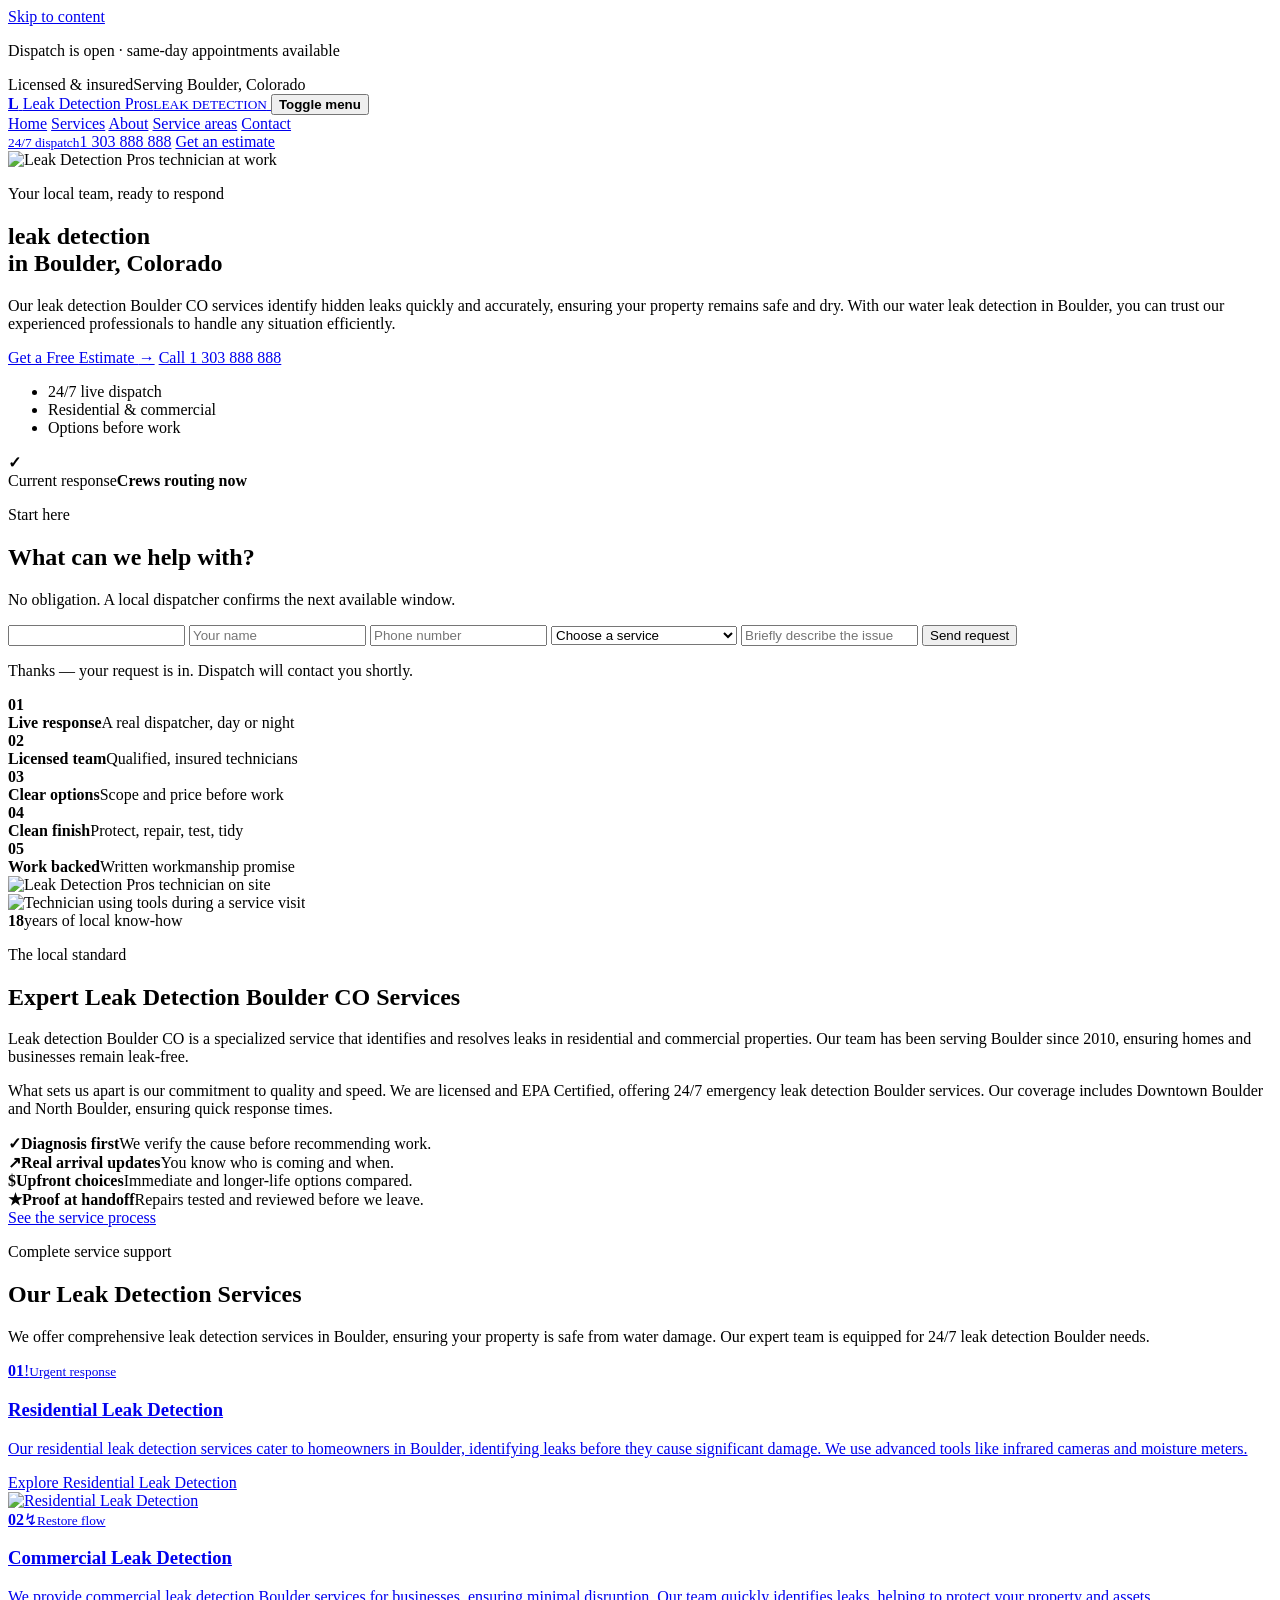
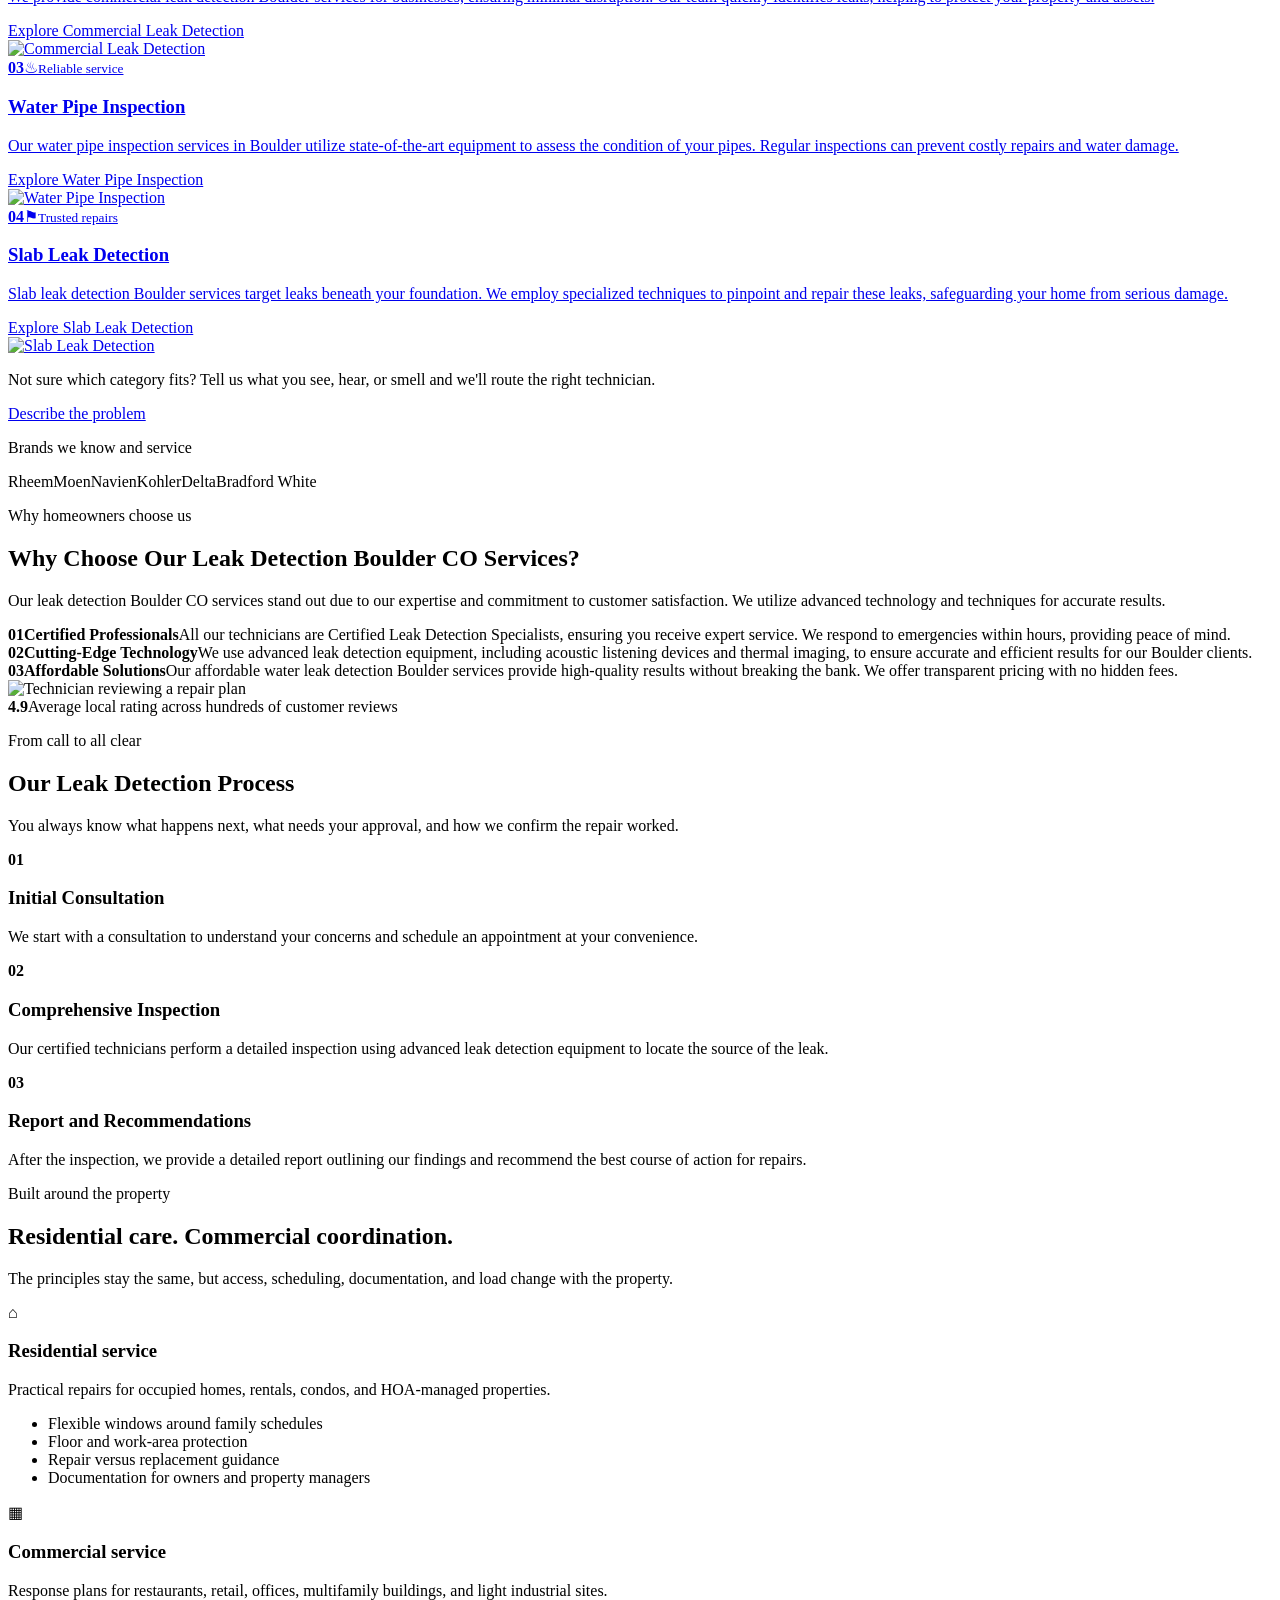
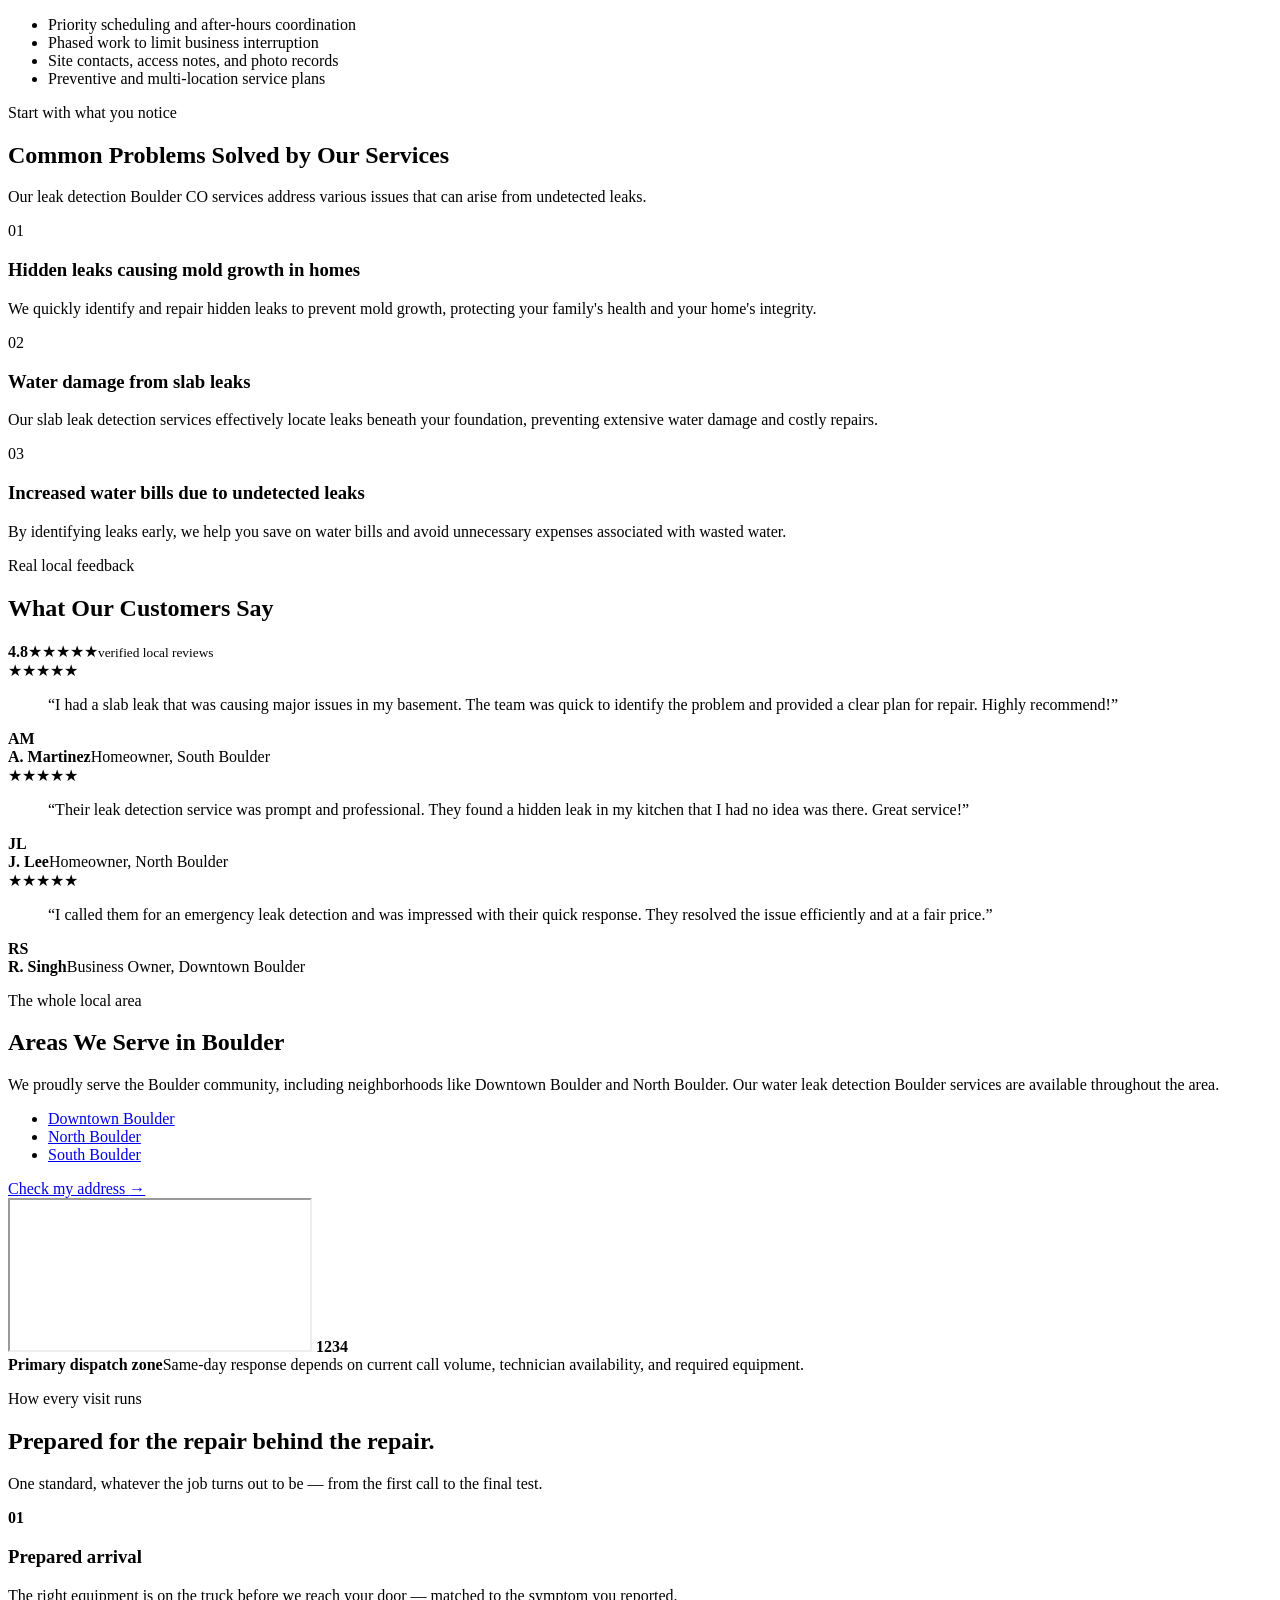
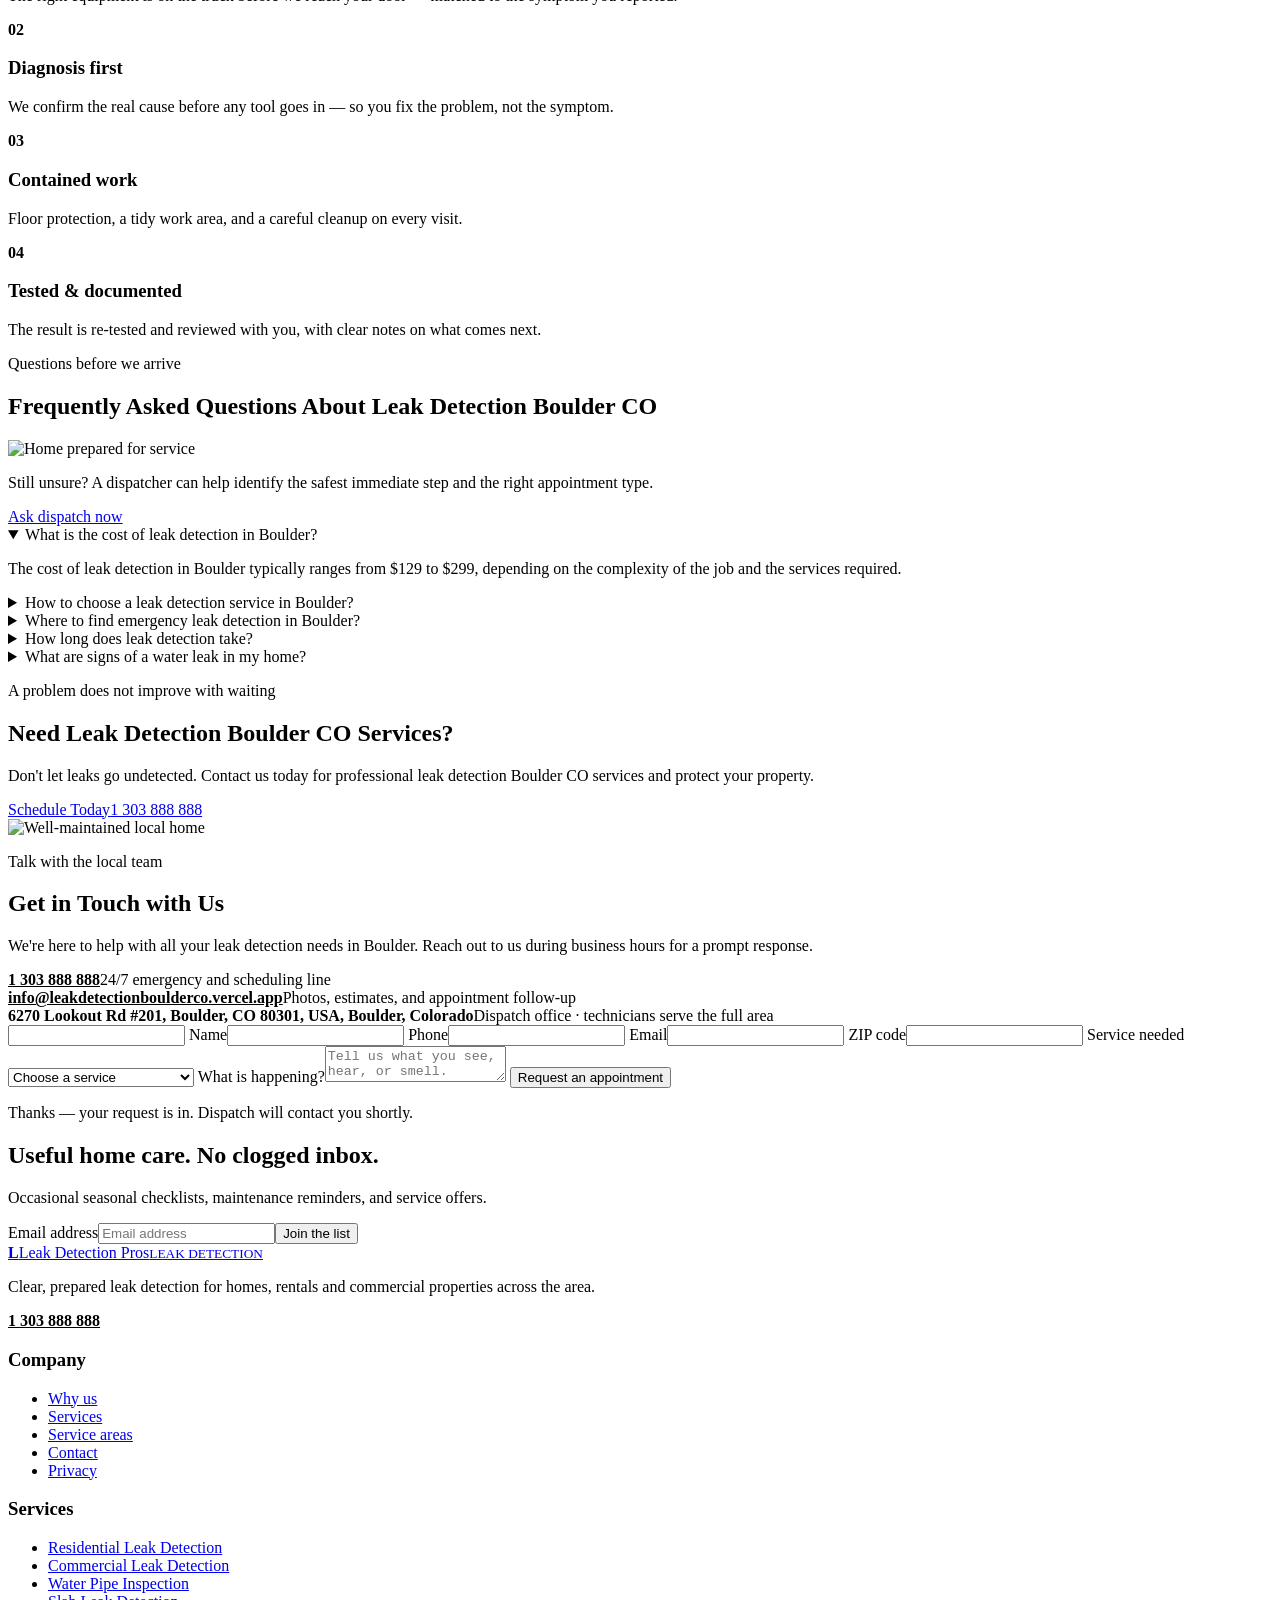
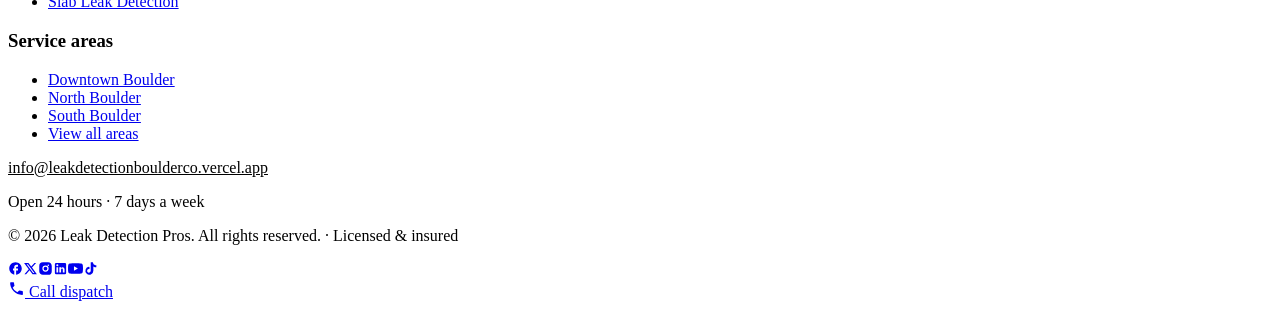
==== index.html @ 58d26054 "Add files via upload" ====
<!doctype html>
<html lang="en" class="scroll-smooth">
  <head>
    <meta charset="UTF-8" />
    <meta name="viewport" content="width=device-width, initial-scale=1.0" />
    <title>Leak Detection Boulder CO | Water Leak Detection in Boulder</title>
    <meta name="description" content="For expert leak detection Boulder CO, trust our team for reliable water leak detection in Boulder. Contact us for prompt service and peace of mind.">
    <meta name="author" content="Leak Detection Pros">
    <meta name="robots" content="index, follow">
    <link rel="canonical" href="https://leakdetectionboulderco.vercel.app">
    
    <script type="application/ld+json">
{
  "@context": "https://schema.org",
  "@type": "LocalBusiness",
  "@id": "https://leakdetectionboulderco.vercel.app/#localbusiness",
  "name": "Leak Detection Pros",
  "url": "https://leakdetectionboulderco.vercel.app/",
  "telephone": "1 303 888 888",
  "description": "Leak detection Boulder CO is a specialized service that identifies and resolves leaks in residential and commercial properties. Our team has been serving Boulder since 2010, ensuring homes and businesses remain leak-free.",
  "address": {
    "@type": "PostalAddress",
    "streetAddress": "6270 Lookout Rd #201, Boulder, CO 80301, USA",
    "addressLocality": "Boulder",
    "addressRegion": "Colorado",
    "postalCode": "80302",
    "addressCountry": "US"
  },
  "geo": {
    "@type": "GeoCoordinates",
    "latitude": "40.0150",
    "longitude": "-105.2705"
  },
  "areaServed": [
    {
      "@type": "AdministrativeArea",
      "name": "Downtown Boulder"
    },
    {
      "@type": "AdministrativeArea",
      "name": "North Boulder"
    },
    {
      "@type": "AdministrativeArea",
      "name": "South Boulder"
    }
  ],
  "hasOfferCatalog": {
    "@type": "OfferCatalog",
    "name": "Leak Detection Pros Services",
    "itemListElement": [
      {
        "@type": "Offer",
        "itemOffered": {
          "@type": "Service",
          "name": "Residential Leak Detection",
          "provider": {
            "@type": "LocalBusiness",
            "@id": "https://leakdetectionboulderco.vercel.app/#localbusiness"
          }
        }
      },
      {
        "@type": "Offer",
        "itemOffered": {
          "@type": "Service",
          "name": "Commercial Leak Detection",
          "provider": {
            "@type": "LocalBusiness",
            "@id": "https://leakdetectionboulderco.vercel.app/#localbusiness"
          }
        }
      },
      {
        "@type": "Offer",
        "itemOffered": {
          "@type": "Service",
          "name": "Water Pipe Inspection",
          "provider": {
            "@type": "LocalBusiness",
            "@id": "https://leakdetectionboulderco.vercel.app/#localbusiness"
          }
        }
      },
      {
        "@type": "Offer",
        "itemOffered": {
          "@type": "Service",
          "name": "Slab Leak Detection",
          "provider": {
            "@type": "LocalBusiness",
            "@id": "https://leakdetectionboulderco.vercel.app/#localbusiness"
          }
        }
      }
    ]
  },
  "openingHoursSpecification": [
    {
      "@type": "OpeningHoursSpecification",
      "dayOfWeek": [
        "Monday",
        "Tuesday",
        "Wednesday",
        "Thursday",
        "Friday"
      ],
      "opens": "08:00",
      "closes": "18:00"
    }
  ],
  "priceRange": "$",
  "aggregateRating": {
    "@type": "AggregateRating",
    "ratingValue": "4.8",
    "reviewCount": 6,
    "bestRating": "5",
    "worstRating": "1"
  },
  "review": [
    {
      "@type": "Review",
      "author": {
        "@type": "Person",
        "name": "A. Martinez"
      },
      "reviewRating": {
        "@type": "Rating",
        "ratingValue": "5",
        "bestRating": "5",
        "worstRating": "1"
      },
      "reviewBody": "I had a slab leak that was causing major issues in my basement. The team was quick to identify the problem and provided a clear plan for repair. Highly recommend!"
    },
    {
      "@type": "Review",
      "author": {
        "@type": "Person",
        "name": "J. Lee"
      },
      "reviewRating": {
        "@type": "Rating",
        "ratingValue": "5",
        "bestRating": "5",
        "worstRating": "1"
      },
      "reviewBody": "Their leak detection service was prompt and professional. They found a hidden leak in my kitchen that I had no idea was there. Great service!"
    },
    {
      "@type": "Review",
      "author": {
        "@type": "Person",
        "name": "R. Singh"
      },
      "reviewRating": {
        "@type": "Rating",
        "ratingValue": "4",
        "bestRating": "5",
        "worstRating": "1"
      },
      "reviewBody": "I called them for an emergency leak detection and was impressed with their quick response. They resolved the issue efficiently and at a fair price."
    },
    {
      "@type": "Review",
      "author": {
        "@type": "Person",
        "name": "K. Johnson"
      },
      "reviewRating": {
        "@type": "Rating",
        "ratingValue": "5",
        "bestRating": "5",
        "worstRating": "1"
      },
      "reviewBody": "The team used advanced technology to find a leak in my irrigation system. They were knowledgeable and explained everything clearly."
    },
    {
      "@type": "Review",
      "author": {
        "@type": "Person",
        "name": "M. Thompson"
      },
      "reviewRating": {
        "@type": "Rating",
        "ratingValue": "5",
        "bestRating": "5",
        "worstRating": "1"
      },
      "reviewBody": "I was worried about a leak in my walls. They came out quickly and found it using infrared technology. Very satisfied with their work!"
    },
    {
      "@type": "Review",
      "author": {
        "@type": "Person",
        "name": "T. Nguyen"
      },
      "reviewRating": {
        "@type": "Rating",
        "ratingValue": "5",
        "bestRating": "5",
        "worstRating": "1"
      },
      "reviewBody": "Affordable and reliable service! They detected a leak that was causing my water bill to skyrocket. Thank you for the great service!"
    }
  ]
}
</script>
<script type="application/ld+json">
{
  "@context": "https://schema.org",
  "@type": "FAQPage",
  "mainEntity": [
    {
      "@type": "Question",
      "name": "What is the cost of leak detection in Boulder?",
      "acceptedAnswer": {
        "@type": "Answer",
        "text": "The cost of leak detection in Boulder typically ranges from $129 to $299, depending on the complexity of the job and the services required."
      }
    },
    {
      "@type": "Question",
      "name": "How to choose a leak detection service in Boulder?",
      "acceptedAnswer": {
        "@type": "Answer",
        "text": "To choose a leak detection service in Boulder, look for certified professionals with good reviews, advanced technology, and transparent pricing."
      }
    },
    {
      "@type": "Question",
      "name": "Where to find emergency leak detection in Boulder?",
      "acceptedAnswer": {
        "@type": "Answer",
        "text": "Emergency leak detection services in Boulder can be found through local listings or by contacting us directly for immediate assistance."
      }
    },
    {
      "@type": "Question",
      "name": "How long does leak detection take?",
      "acceptedAnswer": {
        "@type": "Answer",
        "text": "Most leak detection jobs in Boulder take between one to three hours, depending on the size of the property and the complexity of the leak."
      }
    },
    {
      "@type": "Question",
      "name": "What are signs of a water leak in my home?",
      "acceptedAnswer": {
        "@type": "Answer",
        "text": "Signs of a water leak include unexplained water bills, damp spots on walls or ceilings, and the sound of running water when no taps are on."
      }
    }
  ]
}
</script>
    <meta property="og:type" content="website">
    <meta property="og:title" content="Leak Detection Boulder CO | Water Leak Detection in Boulder">
    <meta property="og:description" content="For expert leak detection Boulder CO, trust our team for reliable water leak detection in Boulder. Contact us for prompt service and peace of mind.">
    <meta property="og:url" content="https://leakdetectionboulderco.vercel.app/">
    <link rel="icon" href="data:image/svg+xml,%3Csvg%20xmlns=%27http://www.w3.org/2000/svg%27%20viewBox=%270%200%2032%2032%27%3E%3Crect%20width=%2732%27%20height=%2732%27%20fill=%27%230b1e3a%27/%3E%3Crect%20x=%2719%27%20y=%2719%27%20width=%2713%27%20height=%2713%27%20fill=%27%23DC2626%27/%3E%3Ctext%20x=%2714%27%20y=%2723%27%20font-family=%27Arial,sans-serif%27%20font-size=%2719%27%20font-weight=%27700%27%20fill=%27%23ffffff%27%20text-anchor=%27middle%27%3EL%3C/text%3E%3C/svg%3E" type="image/svg+xml" />
    <link rel="preload" as="image" href="assets/images/gen/leak-detection-pros-technician-at-work-5cbe73a4.webp" fetchpriority="high" />
    <meta name="theme-color" content="#0b1e3a" />
    <link rel="preconnect" href="https://fonts.googleapis.com" />
    <link rel="preconnect" href="https://fonts.gstatic.com" crossorigin />
    <link rel="preload" as="style" href="https://fonts.googleapis.com/css2?family=Archivo+Narrow:wght@600;700&family=Manrope:wght@400;500;600;700;800&display=swap" />
    <link rel="stylesheet" href="https://fonts.googleapis.com/css2?family=Archivo+Narrow:wght@600;700&family=Manrope:wght@400;500;600;700;800&display=swap" media="print" onload="this.media='all'" />
    <link rel="stylesheet" href="assets/global.css" />
    <noscript><link rel="stylesheet" href="https://fonts.googleapis.com/css2?family=Archivo+Narrow:wght@600;700&family=Manrope:wght@400;500;600;700;800&display=swap" /><style>[data-sal]{opacity:1 !important;transform:none !important;}</style></noscript>
  <!--rl-leads--><script>window.__RL_LEADS={siteId:"6aad7556c2e1089cd0b02207",apiBase:"https://ranklocal.cc",turnstileSiteKey:""};</script><script>
(function(){
  function cfg(){
    var c=window.__RL_LEADS||{};
    var base=String(c.apiBase||''); var siteId=String(c.siteId||'');
    if(base.indexOf('http')!==0) return null;
    if(!siteId||siteId.indexOf('{{')!==-1) return null;
    var key=String(c.turnstileSiteKey||''); if(key.indexOf('{{')!==-1) key='';
    while(base.length&&base.charAt(base.length-1)==='/') base=base.slice(0,-1);
    return {apiBase:base,siteId:siteId,ts:key};
  }
  var C=cfg(); if(!C) return;
  var TS={loading:false,loaded:false,q:[]};
  function loadTs(cb){
    if(TS.loaded&&window.turnstile) return cb();
    TS.q.push(cb); if(TS.loading) return; TS.loading=true;
    window.__rlTsReady=function(){TS.loaded=true;TS.q.forEach(function(f){f();});TS.q=[];};
    var s=document.createElement('script');
    s.src='https://challenges.cloudflare.com/turnstile/v0/api.js?onload=__rlTsReady&render=explicit';
    s.async=true; s.defer=true; document.head.appendChild(s);
  }
  function mountTs(form){
    if(!C.ts||form.__rlTs) return; form.__rlTs=true;
    var box=document.createElement('div'); box.className='rl-turnstile'; box.style.margin='10px 0';
    var sb=form.querySelector('button[type=submit],input[type=submit]');
    if(sb&&sb.parentNode) sb.parentNode.insertBefore(box,sb); else form.appendChild(box);
    loadTs(function(){ try{ window.turnstile.render(box,{sitekey:C.ts,size:'flexible'}); }catch(e){} });
  }
  function ensureHp(form){
    if(form.querySelector('[name=_hp]')) return;
    var i=document.createElement('input'); i.type='text'; i.name='_hp'; i.tabIndex=-1;
    i.setAttribute('autocomplete','off'); i.setAttribute('aria-hidden','true');
    i.style.cssText='position:absolute;left:-9999px;width:1px;height:1px;opacity:0;pointer-events:none';
    form.appendChild(i);
  }
  function setup(){
    var forms=document.querySelectorAll('form[data-rl-lead]');
    for(var i=0;i<forms.length;i++){ (function(f){
      ensureHp(f);
      if(C.ts){ f.addEventListener('focusin',function(){mountTs(f);},{once:true}); }
    })(forms[i]); }
  }
  if(document.readyState==='loading') document.addEventListener('DOMContentLoaded',setup); else setup();
  document.addEventListener('submit',function(e){
    var f=e.target;
    if(!f||!f.matches||!f.matches('form[data-rl-lead]')) return;
    var hp=f.querySelector('[name=_hp]'); if(hp&&hp.value) return;
    var data={}; var els=f.querySelectorAll('input,textarea,select');
    for(var i=0;i<els.length;i++){ var el=els[i]; var n=el.name;
      if(!n||n==='_hp'||n==='cf-turnstile-response') continue; data[n]=el.value; }
    data.pageUrl=window.location.href;
    var tok=f.querySelector('[name=cf-turnstile-response]'); if(tok&&tok.value) data.turnstileToken=tok.value;
    try{ fetch(C.apiBase+'/api/leads/'+encodeURIComponent(C.siteId),{method:'POST',headers:{'Content-Type':'application/json'},body:JSON.stringify(data),keepalive:true}).catch(function(){}); }catch(_e){}
  },true);
})();
</script>
</head>
  <body id="top">
    <a class="skip-link" href="#main-content">Skip to content</a>
    
<div id="navbar-container">
  <header class="site-header">
    <div class="utility-bar">
      <div class="shell utility-inner">
        <p><span class="live-dot"></span>Dispatch is open &middot; same-day appointments available</p>
        <div><span>Licensed &amp; insured</span><span>Serving Boulder, Colorado</span></div>
      </div>
    </div>
    <div class="shell main-nav">
      <a class="brand" href="/" aria-label="Leak Detection Pros home">
        <span class="brand-mark"><b>L</b></span>
        <span>Leak Detection Pros<small>LEAK DETECTION</small></span>
      </a>
      <button class="nav-toggle" type="button" aria-expanded="false" aria-controls="primary-navigation">
        <span></span><span></span><span></span><b class="sr-only">Toggle menu</b>
      </button>
      <nav class="nav-links" id="primary-navigation" aria-label="Primary navigation">
        <a href="/">Home</a>
        <a href="services">Services</a>
        <a href="about">About</a>
        <a href="locations">Service areas</a>
        
        <a href="contact">Contact</a>
      </nav>
      <div class="nav-actions">
        <a class="nav-phone" href="tel:1303888888"><small>24/7 dispatch</small>1 303 888 888</a>
        <a class="button button-small" href="tel:1303888888">Get an estimate</a>
      </div>
    </div>
  </header>
</div>
    <main id="main-content">
      
<div id="hero-container">
  <section class="hero">
    <div class="hero-visual" data-media-slot="homepage-hero">
      <img src="assets/images/gen/leak-detection-pros-technician-at-work-5cbe73a4.webp" alt="Leak Detection Pros technician at work" />
    </div>
    <div class="shell hero-grid">
      <div class="hero-copy" data-sal="slide-up" data-sal-duration="650">
        <p class="eyebrow eyebrow-light">Your local team, ready to respond</p>
        <h1>leak detection<br /><span>in Boulder, Colorado</span></h1>
        <p>Our leak detection Boulder CO services identify hidden leaks quickly and accurately, ensuring your property remains safe and dry. With our water leak detection in Boulder, you can trust our experienced professionals to handle any situation efficiently.</p>
        <div class="hero-actions">
          <a class="button" href="tel:1303888888">Get a Free Estimate <span>&#8594;</span></a>
          <a class="button button-outline" href="tel:1303888888">Call 1 303 888 888</a>
        </div>
        <ul class="hero-points"><li>24/7 live dispatch</li><li>Residential &amp; commercial</li><li>Options before work</li></ul>
      </div>
    </div>
    <div class="arrival-card">
      <b>&#10003;</b>
      <div><span>Current response</span><strong>Crews routing now</strong></div>
    </div>
  </section>
</div>
      
<div id="request-rail-container">
  <div class="request-rail" id="request">
    <div class="shell request-panel">
      <div class="request-panel-head">
        <div><p class="eyebrow">Start here</p><h2>What can we help with?</h2></div>
        <p>No obligation. A local dispatcher confirms the next available window.</p>
      </div>
      <form class="inline-form" id="hero-request-form" data-rl-lead><input type="text" name="_hp" tabindex="-1" autocomplete="off" class="rl-hp" aria-hidden="true" />
        <input type="text" name="name" aria-label="Your name" placeholder="Your name" required />
        <input type="tel" name="phone" aria-label="Phone number" placeholder="Phone number" required />
        <select name="service" aria-label="Service needed" required><option value="">Choose a service</option><option>Residential Leak Detection</option><option>Commercial Leak Detection</option><option>Water Pipe Inspection</option><option>Slab Leak Detection</option></select>
        <input type="text" name="message" aria-label="Briefly describe the issue" placeholder="Briefly describe the issue" />
        <button class="button" type="submit">Send request</button>
      </form>
      <p class="form-success" role="status" aria-live="polite">Thanks — your request is in. Dispatch will contact you shortly.</p>
    </div>
  </div>
</div>
      
<div id="trust-strip-container">
  <section class="trust-rail" aria-label="Service assurances">
    <div class="shell trust-grid">
      <article><b>01</b><div><strong>Live response</strong><span>A real dispatcher, day or night</span></div></article><article><b>02</b><div><strong>Licensed team</strong><span>Qualified, insured technicians</span></div></article><article><b>03</b><div><strong>Clear options</strong><span>Scope and price before work</span></div></article><article><b>04</b><div><strong>Clean finish</strong><span>Protect, repair, test, tidy</span></div></article><article><b>05</b><div><strong>Work backed</strong><span>Written workmanship promise</span></div></article>
    </div>
  </section>
</div>
      
<div id="about-container">
  <section class="section about-section" id="about">
    <div class="shell about-grid">
      <div class="image-stack" data-sal="slide-right" data-sal-duration="600">
        <div class="image-stack-main" data-media-slot="about-primary"><img src="assets/images/gen/leak-detection-pros-technician-on-site-1895678c.webp" alt="Leak Detection Pros technician on site" loading="lazy" /></div>
        <div class="image-stack-small" data-media-slot="about-secondary"><img src="assets/images/gen/technician-using-tools-during-a-service-visit-79f5216c.webp" alt="Technician using tools during a service visit" loading="lazy" /></div>
        <div class="image-stack-note"><div><strong>18</strong><span>years of local know-how</span></div></div>
      </div>
      <div class="about-copy" data-sal="slide-left" data-sal-duration="600">
        <p class="eyebrow">The local standard</p>
        <h2>Expert Leak Detection Boulder CO Services</h2>
        <p class="lede">Leak detection Boulder CO is a specialized service that identifies and resolves leaks in residential and commercial properties. Our team has been serving Boulder since 2010, ensuring homes and businesses remain leak-free.</p>
        <p>What sets us apart is our commitment to quality and speed. We are licensed and EPA Certified, offering 24/7 emergency leak detection Boulder services. Our coverage includes Downtown Boulder and North Boulder, ensuring quick response times.</p>
        <div class="promise-grid">
          <article><b>&#10003;</b><strong>Diagnosis first</strong><span>We verify the cause before recommending work.</span></article><article><b>&#8599;</b><strong>Real arrival updates</strong><span>You know who is coming and when.</span></article><article><b>$</b><strong>Upfront choices</strong><span>Immediate and longer-life options compared.</span></article><article><b>&#9733;</b><strong>Proof at handoff</strong><span>Repairs tested and reviewed before we leave.</span></article>
        </div>
        <a class="text-link" href="#process">See the service process</a>
      </div>
    </div>
  </section>
</div>
      <!-- RL-AUTO:services-section START -->

<div id="services-container">
  <section class="section services-section" id="services">
    <div class="shell">
      <div class="section-head">
        <div><p class="eyebrow">Complete service support</p><h2>Our Leak Detection Services</h2></div>
        <p>We offer comprehensive leak detection services in Boulder, ensuring your property is safe from water damage. Our expert team is equipped for 24/7 leak detection Boulder needs.</p>
      </div>
      <div class="service-list">
        
        <a class="service-row" href="residential-leak-detection" data-sal="slide-up" data-sal-duration="520">
          <div class="service-row-index"><b>01</b><span>!</span><small>Urgent response</small></div>
          <div class="service-row-copy">
            <h3>Residential Leak Detection</h3>
            <p>Our residential leak detection services cater to homeowners in Boulder, identifying leaks before they cause significant damage. We use advanced tools like infrared cameras and moisture meters.</p>
            
            <span class="text-link">Explore Residential Leak Detection</span>
          </div>
          <div class="service-row-media" data-media-slot="service-residential-leak-detection"><img src="assets/images/gen/residential-leak-detection-46c53a9f.webp" alt="Residential Leak Detection" loading="lazy" /></div>
        </a>
        <a class="service-row" href="commercial-leak-detection" data-sal="slide-up" data-sal-duration="520">
          <div class="service-row-index"><b>02</b><span>&#8623;</span><small>Restore flow</small></div>
          <div class="service-row-copy">
            <h3>Commercial Leak Detection</h3>
            <p>We provide commercial leak detection Boulder services for businesses, ensuring minimal disruption. Our team quickly identifies leaks, helping to protect your property and assets.</p>
            
            <span class="text-link">Explore Commercial Leak Detection</span>
          </div>
          <div class="service-row-media" data-media-slot="service-commercial-leak-detection"><img src="assets/images/gen/commercial-leak-detection-9a5040a3.webp" alt="Commercial Leak Detection" loading="lazy" /></div>
        </a>
        <a class="service-row" href="water-pipe-inspection" data-sal="slide-up" data-sal-duration="520">
          <div class="service-row-index"><b>03</b><span>&#9832;</span><small>Reliable service</small></div>
          <div class="service-row-copy">
            <h3>Water Pipe Inspection</h3>
            <p>Our water pipe inspection services in Boulder utilize state-of-the-art equipment to assess the condition of your pipes. Regular inspections can prevent costly repairs and water damage.</p>
            
            <span class="text-link">Explore Water Pipe Inspection</span>
          </div>
          <div class="service-row-media" data-media-slot="service-water-pipe-inspection"><img src="assets/images/gen/leak-detection-pros-technician-on-site-1895678c.webp" alt="Water Pipe Inspection" loading="lazy" /></div>
        </a>
        <a class="service-row" href="slab-leak-detection" data-sal="slide-up" data-sal-duration="520">
          <div class="service-row-index"><b>04</b><span>&#9873;</span><small>Trusted repairs</small></div>
          <div class="service-row-copy">
            <h3>Slab Leak Detection</h3>
            <p>Slab leak detection Boulder services target leaks beneath your foundation. We employ specialized techniques to pinpoint and repair these leaks, safeguarding your home from serious damage.</p>
            
            <span class="text-link">Explore Slab Leak Detection</span>
          </div>
          <div class="service-row-media" data-media-slot="service-slab-leak-detection"><img src="assets/images/gen/slab-leak-detection-7db8baf1.webp" alt="Slab Leak Detection" loading="lazy" /></div>
        </a>
      </div>
      <div class="service-more"><p>Not sure which category fits? Tell us what you see, hear, or smell and we'll route the right technician.</p><a class="button button-outline button-small" href="tel:1303888888">Describe the problem</a></div>
    </div>
  </section>
</div>
<!-- RL-AUTO:services-section END -->
      
<div id="partner-logos-container">
  <section class="brand-rail" aria-label="Brands serviced">
    <div class="shell brand-rail-inner">
      <p>Brands we know and service</p>
      <div><span>Rheem</span><span>Moen</span><span>Navien</span><span>Kohler</span><span>Delta</span><span>Bradford White</span></div>
    </div>
  </section>
</div>
      
<div id="why-choose-us-container">
  <section class="section why-section">
    <div class="shell why-grid">
      <div class="why-copy">
        <p class="eyebrow">Why homeowners choose us</p>
        <h2>Why Choose Our Leak Detection Boulder CO Services?</h2>
        <p>Our leak detection Boulder CO services stand out due to our expertise and commitment to customer satisfaction. We utilize advanced technology and techniques for accurate results.</p>
        <div class="reason-list">
          <article><b>01</b><strong>Certified Professionals</strong><span>All our technicians are Certified Leak Detection Specialists, ensuring you receive expert service. We respond to emergencies within hours, providing peace of mind.</span></article><article><b>02</b><strong>Cutting-Edge Technology</strong><span>We use advanced leak detection equipment, including acoustic listening devices and thermal imaging, to ensure accurate and efficient results for our Boulder clients.</span></article><article><b>03</b><strong>Affordable Solutions</strong><span>Our affordable water leak detection Boulder services provide high-quality results without breaking the bank. We offer transparent pricing with no hidden fees.</span></article>
        </div>
      </div>
      <div class="why-visual" data-media-slot="why-choose-us" data-sal="slide-left" data-sal-duration="600">
        <img src="assets/images/gen/technician-reviewing-a-repair-plan-833dda2b.webp" alt="Technician reviewing a repair plan" loading="lazy" />
        <div class="why-score"><strong>4.9</strong><span>Average local rating across hundreds of customer reviews</span></div>
      </div>
    </div>
  </section>
</div>
      
<div id="service-process-container">
  <section class="section route-section" id="process">
    <div class="shell">
      <div class="section-head light">
        <div><p class="eyebrow eyebrow-light">From call to all clear</p><h2>Our Leak Detection Process</h2></div>
        <p>You always know what happens next, what needs your approval, and how we confirm the repair worked.</p>
      </div>
      <div class="route-grid">
        <article><b>01</b><h3>Initial Consultation</h3><p>We start with a consultation to understand your concerns and schedule an appointment at your convenience.</p></article><article><b>02</b><h3>Comprehensive Inspection</h3><p>Our certified technicians perform a detailed inspection using advanced leak detection equipment to locate the source of the leak.</p></article><article><b>03</b><h3>Report and Recommendations</h3><p>After the inspection, we provide a detailed report outlining our findings and recommend the best course of action for repairs.</p></article>
      </div>
    </div>
  </section>
</div>
      
<div id="compare-container">
  <section class="section compare-section">
    <div class="shell">
      <div class="section-head">
        <div><p class="eyebrow">Built around the property</p><h2>Residential care. Commercial coordination.</h2></div>
        <p>The principles stay the same, but access, scheduling, documentation, and load change with the property.</p>
      </div>
      <div class="compare-grid">
        <article class="compare-card">
          <div class="compare-icon">&#8962;</div>
          <h3>Residential service</h3>
          <p>Practical repairs for occupied homes, rentals, condos, and HOA-managed properties.</p>
          <ul class="check-list">
            <li>Flexible windows around family schedules</li>
            <li>Floor and work-area protection</li>
            <li>Repair versus replacement guidance</li>
            <li>Documentation for owners and property managers</li>
          </ul>
        </article>
        <article class="compare-card featured">
          <div class="compare-icon">&#9638;</div>
          <h3>Commercial service</h3>
          <p>Response plans for restaurants, retail, offices, multifamily buildings, and light industrial sites.</p>
          <ul class="check-list">
            <li>Priority scheduling and after-hours coordination</li>
            <li>Phased work to limit business interruption</li>
            <li>Site contacts, access notes, and photo records</li>
            <li>Preventive and multi-location service plans</li>
          </ul>
        </article>
      </div>
    </div>
  </section>
</div>
      
<div id="problems-solved-container">
  <section class="section problems-section">
    <div class="shell">
      <div class="section-head">
        <div><p class="eyebrow">Start with what you notice</p><h2>Common Problems Solved by Our Services</h2></div>
        <p>Our leak detection Boulder CO services address various issues that can arise from undetected leaks.</p>
      </div>
      <div class="problem-grid">
        <article><span>01</span><h3>Hidden leaks causing mold growth in homes</h3><p>We quickly identify and repair hidden leaks to prevent mold growth, protecting your family's health and your home's integrity.</p></article><article><span>02</span><h3>Water damage from slab leaks</h3><p>Our slab leak detection services effectively locate leaks beneath your foundation, preventing extensive water damage and costly repairs.</p></article><article><span>03</span><h3>Increased water bills due to undetected leaks</h3><p>By identifying leaks early, we help you save on water bills and avoid unnecessary expenses associated with wasted water.</p></article>
      </div>
    </div>
  </section>
</div>
      
<div id="testimonials-container">
  <section class="section reviews-section" id="reviews">
    <div class="shell">
      <div class="reviews-header">
        <div><p class="eyebrow eyebrow-light">Real local feedback</p><h2>What Our Customers Say</h2></div>
        <div class="rating"><strong>4.8</strong><span>★★★★★<small>verified local reviews</small></span></div>
      </div>
      <div class="review-grid">
        <article class="review-card" data-sal="slide-up" data-sal-duration="500" data-sal-delay="0"><div class="review-stars">★★★★★</div><blockquote>&ldquo;I had a slab leak that was causing major issues in my basement. The team was quick to identify the problem and provided a clear plan for repair. Highly recommend!&rdquo;</blockquote><footer><b>AM</b><div><strong>A. Martinez</strong><span>Homeowner, South Boulder</span></div></footer></article><article class="review-card" data-sal="slide-up" data-sal-duration="500" data-sal-delay="70"><div class="review-stars">★★★★★</div><blockquote>&ldquo;Their leak detection service was prompt and professional. They found a hidden leak in my kitchen that I had no idea was there. Great service!&rdquo;</blockquote><footer><b>JL</b><div><strong>J. Lee</strong><span>Homeowner, North Boulder</span></div></footer></article><article class="review-card" data-sal="slide-up" data-sal-duration="500" data-sal-delay="140"><div class="review-stars">★★★★★</div><blockquote>&ldquo;I called them for an emergency leak detection and was impressed with their quick response. They resolved the issue efficiently and at a fair price.&rdquo;</blockquote><footer><b>RS</b><div><strong>R. Singh</strong><span>Business Owner, Downtown Boulder</span></div></footer></article>
      </div>
    </div>
  </section>
</div>
      <!-- RL-AUTO:locations-section START -->

<div id="service-area-container">
  <section class="section area-section" id="areas">
    <div class="shell area-grid">
      <div class="area-copy">
        <p class="eyebrow">The whole local area</p>
        <h2>Areas We Serve in Boulder</h2>
        <p>We proudly serve the Boulder community, including neighborhoods like Downtown Boulder and North Boulder. Our water leak detection Boulder services are available throughout the area.</p>
        <ul class="city-list"><li><a href="leak-detection-downtown-boulder">Downtown Boulder</a></li><li><a href="leak-detection-north-boulder">North Boulder</a></li><li><a href="leak-detection-south-boulder">South Boulder</a></li></ul>
        <a class="button button-navy" href="#contact">Check my address <span>&#8594;</span></a>
      </div>
      <div class="map-card" data-media-slot="service-area-map">
        <iframe title="Leak Detection Pros service area map" src="https://maps.google.com/maps?q=6270%20Lookout%20Rd%20%23201%2C%20Boulder%2C%20CO%2080301%2C%20USA%2C%20Boulder%2C%20Colorado&t=&z=14&ie=UTF8&iwloc=B&output=embed" loading="lazy" referrerpolicy="no-referrer-when-downgrade" allowfullscreen></iframe>
        <span class="map-pin pin-1"><b>1</b></span><span class="map-pin pin-2"><b>2</b></span><span class="map-pin pin-3"><b>3</b></span><span class="map-pin pin-4"><b>4</b></span>
        <div class="map-note"><strong>Primary dispatch zone</strong>Same-day response depends on current call volume, technician availability, and required equipment.</div>
      </div>
    </div>
  </section>
</div>
<!-- RL-AUTO:locations-section END -->
      
<div id="gallery-container">
  <section class="section gallery-section">
    <div class="shell">
      <div class="section-head">
        <div><p class="eyebrow">How every visit runs</p><h2>Prepared for the repair behind the repair.</h2></div>
        <p>One standard, whatever the job turns out to be — from the first call to the final test.</p>
      </div>
      <div class="detail-card-grid">
        <article class="detail-card"><b>01</b><h3>Prepared arrival</h3><p>The right equipment is on the truck before we reach your door — matched to the symptom you reported.</p></article><article class="detail-card"><b>02</b><h3>Diagnosis first</h3><p>We confirm the real cause before any tool goes in — so you fix the problem, not the symptom.</p></article><article class="detail-card"><b>03</b><h3>Contained work</h3><p>Floor protection, a tidy work area, and a careful cleanup on every visit.</p></article><article class="detail-card"><b>04</b><h3>Tested &amp; documented</h3><p>The result is re-tested and reviewed with you, with clear notes on what comes next.</p></article>
      </div>
    </div>
  </section>
</div>
      
<div id="faq-container">
  <section class="section faq-section" id="faq">
    <div class="shell faq-grid">
      <div class="faq-aside">
        <p class="eyebrow">Questions before we arrive</p>
        <h2>Frequently Asked Questions About Leak Detection Boulder CO</h2>
        <div data-media-slot="faq-image"><img src="assets/images/gen/home-prepared-for-service-dd9c71e0.webp" alt="Home prepared for service" loading="lazy" /></div>
        <p>Still unsure? A dispatcher can help identify the safest immediate step and the right appointment type.</p>
        <a class="text-link" href="tel:1303888888">Ask dispatch now</a>
      </div>
      <div class="faq-list">
        <details open><summary>What is the cost of leak detection in Boulder?</summary><p>The cost of leak detection in Boulder typically ranges from $129 to $299, depending on the complexity of the job and the services required.</p></details><details><summary>How to choose a leak detection service in Boulder?</summary><p>To choose a leak detection service in Boulder, look for certified professionals with good reviews, advanced technology, and transparent pricing.</p></details><details><summary>Where to find emergency leak detection in Boulder?</summary><p>Emergency leak detection services in Boulder can be found through local listings or by contacting us directly for immediate assistance.</p></details><details><summary>How long does leak detection take?</summary><p>Most leak detection jobs in Boulder take between one to three hours, depending on the size of the property and the complexity of the leak.</p></details><details><summary>What are signs of a water leak in my home?</summary><p>Signs of a water leak include unexplained water bills, damp spots on walls or ceilings, and the sound of running water when no taps are on.</p></details>
      </div>
    </div>
  </section>
</div>
      
<div id="cta-container">
  <section class="cta-band">
    <div class="shell cta-grid">
      <div class="cta-copy">
        <p class="eyebrow eyebrow-light">A problem does not improve with waiting</p>
        <h2>Need Leak Detection Boulder CO Services?</h2>
        <p>Don't let leaks go undetected. Contact us today for professional leak detection Boulder CO services and protect your property.</p>
        <div class="hero-actions"><a class="button" href="tel:1303888888">Schedule Today</a><a class="button button-outline" href="tel:1303888888">1 303 888 888</a></div>
      </div>
      <div class="cta-photo" data-media-slot="cta-image"><img src="assets/images/gen/well-maintained-local-home-298039f4.webp" alt="Well-maintained local home" loading="lazy" /></div>
    </div>
  </section>
</div>
      
<div id="contact-container">
  <section class="section contact-section" id="contact">
    <div class="shell contact-grid">
      <div class="contact-copy">
        <p class="eyebrow">Talk with the local team</p>
        <h2>Get in Touch with Us</h2>
        <p>We're here to help with all your leak detection needs in Boulder. Reach out to us during business hours for a prompt response.</p>
        <div class="contact-details">
          <article><strong><a href="tel:1303888888" style="color:inherit;">1 303 888 888</a></strong><span>24/7 emergency and scheduling line</span></article>
          <article><strong><a href="mailto:info@leakdetectionboulderco.vercel.app" style="color:inherit;">info@leakdetectionboulderco.vercel.app</a></strong><span>Photos, estimates, and appointment follow-up</span></article>
          <article><strong>6270 Lookout Rd #201, Boulder, CO 80301, USA, Boulder, Colorado</strong><span>Dispatch office &middot; technicians serve the full area</span></article>
        </div>
      </div>
      <form class="contact-form" id="contact-form" data-rl-lead><input type="text" name="_hp" tabindex="-1" autocomplete="off" class="rl-hp" aria-hidden="true" />
        <label><span>Name</span><input type="text" name="name" required /></label>
        <label><span>Phone</span><input type="tel" name="phone" required /></label>
        <label><span>Email</span><input type="email" name="email" /></label>
        <label><span>ZIP code</span><input type="text" name="zip" inputmode="numeric" required /></label>
        <label class="wide"><span>Service needed</span><select name="service" aria-label="Service needed" required><option value="">Choose a service</option><option>Residential Leak Detection</option><option>Commercial Leak Detection</option><option>Water Pipe Inspection</option><option>Slab Leak Detection</option></select></label>
        <label class="wide"><span>What is happening?</span><textarea name="message" placeholder="Tell us what you see, hear, or smell."></textarea></label>
        <button class="button wide" type="submit">Request an appointment</button>
        <p class="form-success wide" role="status" aria-live="polite">Thanks — your request is in. Dispatch will contact you shortly.</p>
      </form>
    </div>
  </section>
</div>
      
<div id="newsletter-container">
  <section class="newsletter">
    <div class="shell newsletter-inner">
      <div><h2>Useful home care. No clogged inbox.</h2><p>Occasional seasonal checklists, maintenance reminders, and service offers.</p></div>
      <form id="newsletter-form"><label class="sr-only" for="newsletter-email">Email address</label><input id="newsletter-email" type="email" placeholder="Email address" required /><button type="submit">Join the list</button></form>
    </div>
  </section>
</div>
    </main>
    
<div id="footer-container">
  <footer class="site-footer">
    <div class="shell">
      <div class="footer-grid">
        <div class="footer-brand">
          <a class="brand" href="/"><span class="brand-mark"><b>L</b></span><span>Leak Detection Pros<small>LEAK DETECTION</small></span></a>
          <p>Clear, prepared leak detection for homes, rentals and commercial properties across the area.</p>
          <p><a href="tel:1303888888" style="color:inherit;font-weight:700;">1 303 888 888</a></p>
        </div>
        <div>
          <h3>Company</h3>
          <ul>
            <li><a href="about">Why us</a></li>
            <li><a href="services">Services</a></li>
            <li><a href="locations">Service areas</a></li>
            <li><a href="contact">Contact</a></li>
            <li><a href="privacy-policy">Privacy</a></li>
          </ul>
        </div>
        <div>
          <h3>Services</h3>
          <!-- RL-AUTO:footer-services START -->
<ul><li><a href="residential-leak-detection">Residential Leak Detection</a></li><li><a href="commercial-leak-detection">Commercial Leak Detection</a></li><li><a href="water-pipe-inspection">Water Pipe Inspection</a></li><li><a href="slab-leak-detection">Slab Leak Detection</a></li></ul>
<!-- RL-AUTO:footer-services END -->
        </div>
        <div>
          <h3>Service areas</h3>
          <!-- RL-AUTO:footer-locations START -->
<ul><li><a href="leak-detection-downtown-boulder">Downtown Boulder</a></li><li><a href="leak-detection-north-boulder">North Boulder</a></li><li><a href="leak-detection-south-boulder">South Boulder</a></li><li><a href="locations">View all areas</a></li></ul>
<!-- RL-AUTO:footer-locations END -->
          <p style="margin-top:14px;"><a href="mailto:info@leakdetectionboulderco.vercel.app" style="color:inherit;">info@leakdetectionboulderco.vercel.app</a></p>
          <p>Open 24 hours &middot; 7 days a week</p>
        </div>
      </div>
      <div class="footer-bottom">
        <p>&copy; 2026 Leak Detection Pros. All rights reserved. &middot; Licensed &amp; insured</p>
        <div class="socials" data-social-links><a href="#" data-social="facebook" aria-label="Facebook"><svg width="15" height="15" viewBox="0 0 24 24" fill="currentColor"><path d="M22 12c0-5.52-4.48-10-10-10S2 6.48 2 12c0 4.84 3.44 8.87 8 9.8V15H8v-3h2V9.5C10 7.57 11.57 6 13.5 6H16v3h-2c-.55 0-1 .45-1 1v2h3v3h-3v6.95c5.05-.5 9-4.76 9-9.95"/></svg></a><a href="#" data-social="x" aria-label="X (Twitter)"><svg width="15" height="15" viewBox="0 0 24 24" fill="currentColor"><path d="M10.488 14.651L15.25 21h7l-7.858-10.478L20.93 3h-2.65l-5.117 5.886L8.75 3h-7l7.51 10.015L2.32 21h2.65zM16.25 19L5.75 5h2l10.5 14z"/></svg></a><a href="#" data-social="instagram" aria-label="Instagram"><svg width="15" height="15" viewBox="0 0 24 24" fill="currentColor"><path d="M7.8 2h8.4C19.4 2 22 4.6 22 7.8v8.4a5.8 5.8 0 0 1-5.8 5.8H7.8C4.6 22 2 19.4 2 16.2V7.8A5.8 5.8 0 0 1 7.8 2m8.65 3.5a1.25 1.25 0 1 0 0 2.5 1.25 1.25 0 0 0 0-2.5M12 7a5 5 0 1 0 0 10 5 5 0 0 0 0-10m0 2a3 3 0 1 1 0 6 3 3 0 0 1 0-6"/></svg></a><a href="#" data-social="linkedin" aria-label="LinkedIn"><svg width="15" height="15" viewBox="0 0 24 24" fill="currentColor"><path d="M19 3a2 2 0 0 1 2 2v14a2 2 0 0 1-2 2H5a2 2 0 0 1-2-2V5a2 2 0 0 1 2-2zm-.5 15.5v-5.3a3.26 3.26 0 0 0-3.26-3.26c-.85 0-1.84.52-2.32 1.3v-1.11h-2.79v8.37h2.79v-4.93c0-.77.62-1.4 1.39-1.4a1.4 1.4 0 0 1 1.4 1.4v4.93zM6.88 8.56a1.68 1.68 0 1 0 0-3.37 1.69 1.69 0 0 0 0 3.37m1.39 9.94v-8.37H5.5v8.37z"/></svg></a><a href="#" data-social="youtube" aria-label="YouTube"><svg width="15" height="15" viewBox="0 0 24 24" fill="currentColor"><path d="M23.5 6.19a3.02 3.02 0 0 0-2.12-2.14C19.5 3.55 12 3.55 12 3.55s-7.5 0-9.38.5A3.02 3.02 0 0 0 .5 6.19C0 8.07 0 12 0 12s0 3.93.5 5.81a3.02 3.02 0 0 0 2.12 2.14c1.88.5 9.38.5 9.38.5s7.5 0 9.38-.5a3.02 3.02 0 0 0 2.12-2.14C24 15.93 24 12 24 12s0-3.93-.5-5.81M9.55 15.57V8.43L15.82 12z"/></svg></a><a href="#" data-social="tiktok" aria-label="TikTok"><svg width="15" height="15" viewBox="0 0 24 24" fill="currentColor"><path d="M19.59 6.69a4.83 4.83 0 0 1-3.77-4.25V2h-3.45v13.67a2.89 2.89 0 0 1-5.2 1.74 2.89 2.89 0 0 1 2.31-4.64 2.93 2.93 0 0 1 .88.13V9.4a6.84 6.84 0 0 0-1-.05A6.33 6.33 0 0 0 5.7 20.1a6.34 6.34 0 0 0 10.86-4.43v-7a8.16 8.16 0 0 0 4.77 1.52v-3.4a4.85 4.85 0 0 1-1.74-.1z"/></svg></a></div>
      </div>
    </div>
  </footer>
</div>
    
<div id="sticky-call-button-container">
  <a class="sticky-call" href="tel:1303888888" aria-label="Call us 1 303 888 888"><span><svg viewBox="0 0 24 24" width="17" height="17" fill="currentColor"><path d="M6.6 10.8a15.1 15.1 0 0 0 6.6 6.6l2.2-2.2a1 1 0 0 1 1-.24 11.4 11.4 0 0 0 3.6.58 1 1 0 0 1 1 1V20a1 1 0 0 1-1 1A17 17 0 0 1 3 4a1 1 0 0 1 1-1h3.5a1 1 0 0 1 1 1 11.4 11.4 0 0 0 .58 3.6 1 1 0 0 1-.25 1z"/></svg></span> Call dispatch</a>
</div>
    <script src="assets/js/main.js"></script>
  </body>
</html>
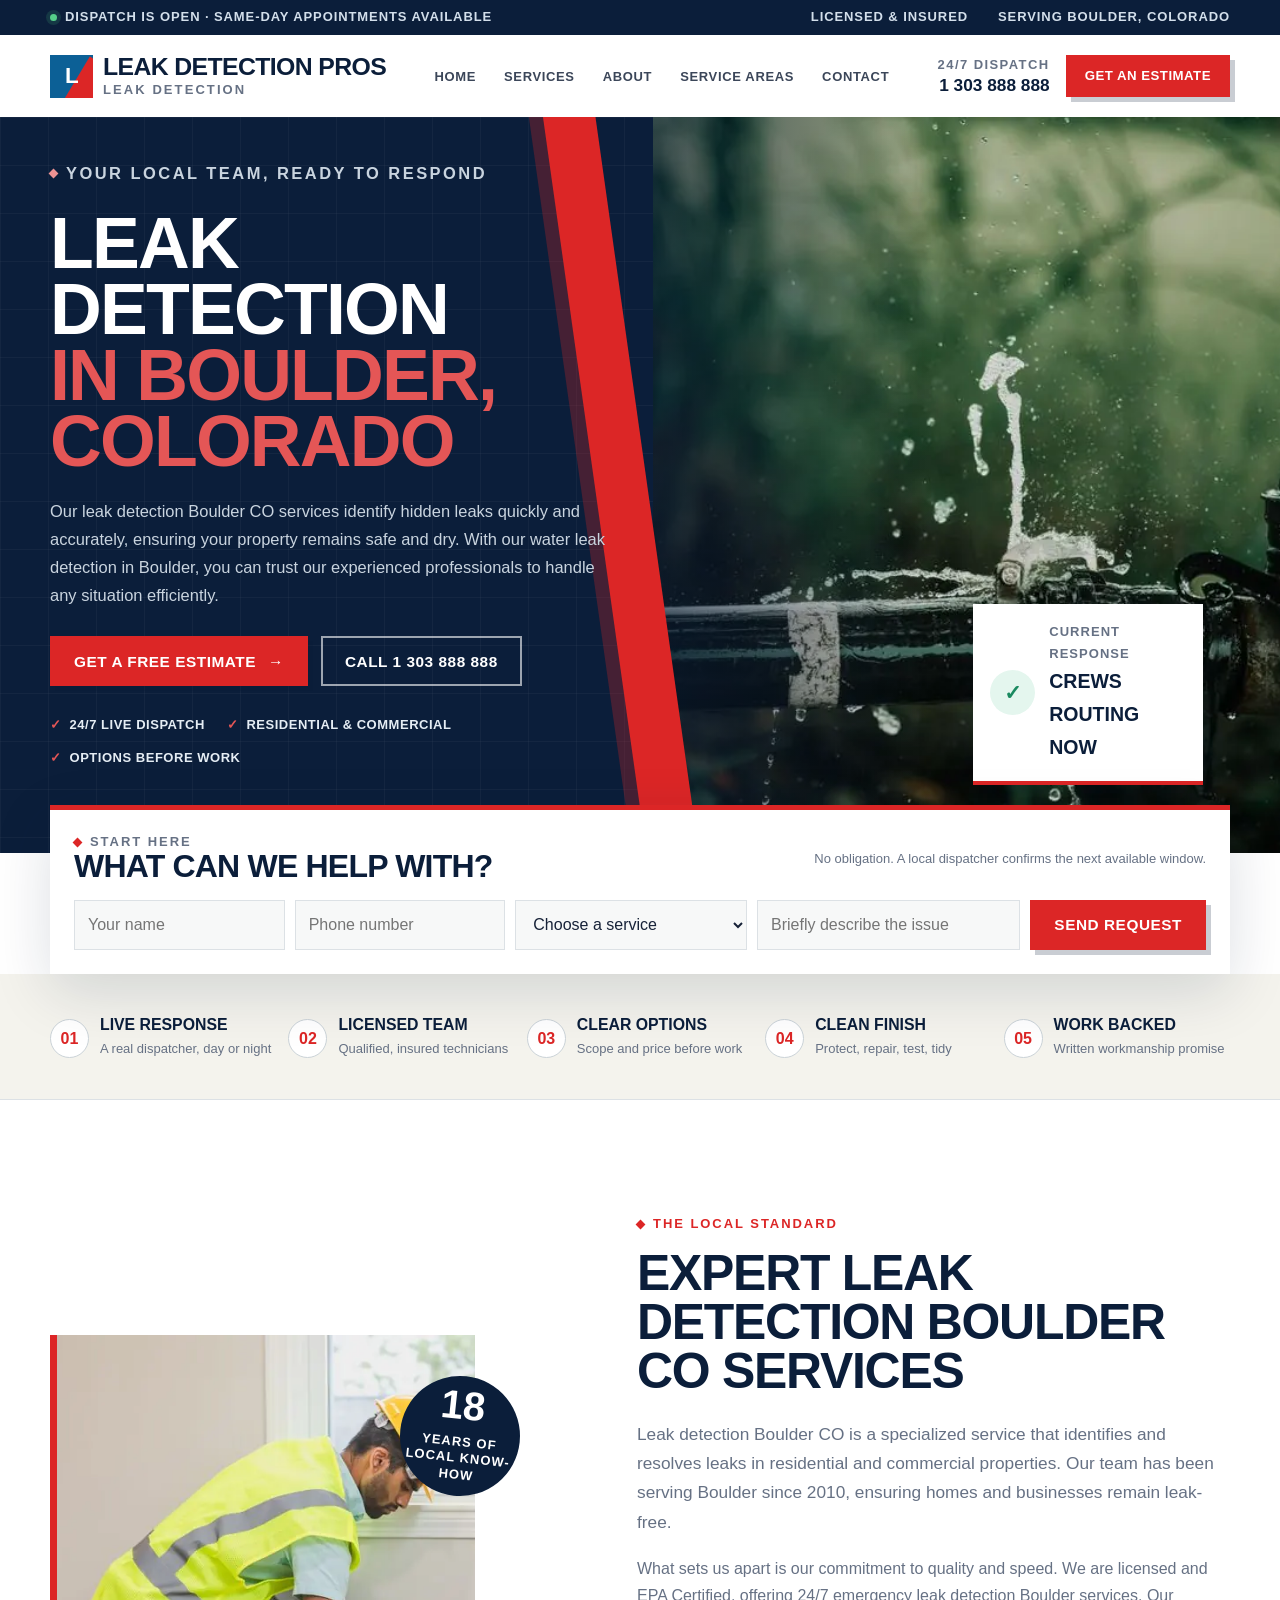
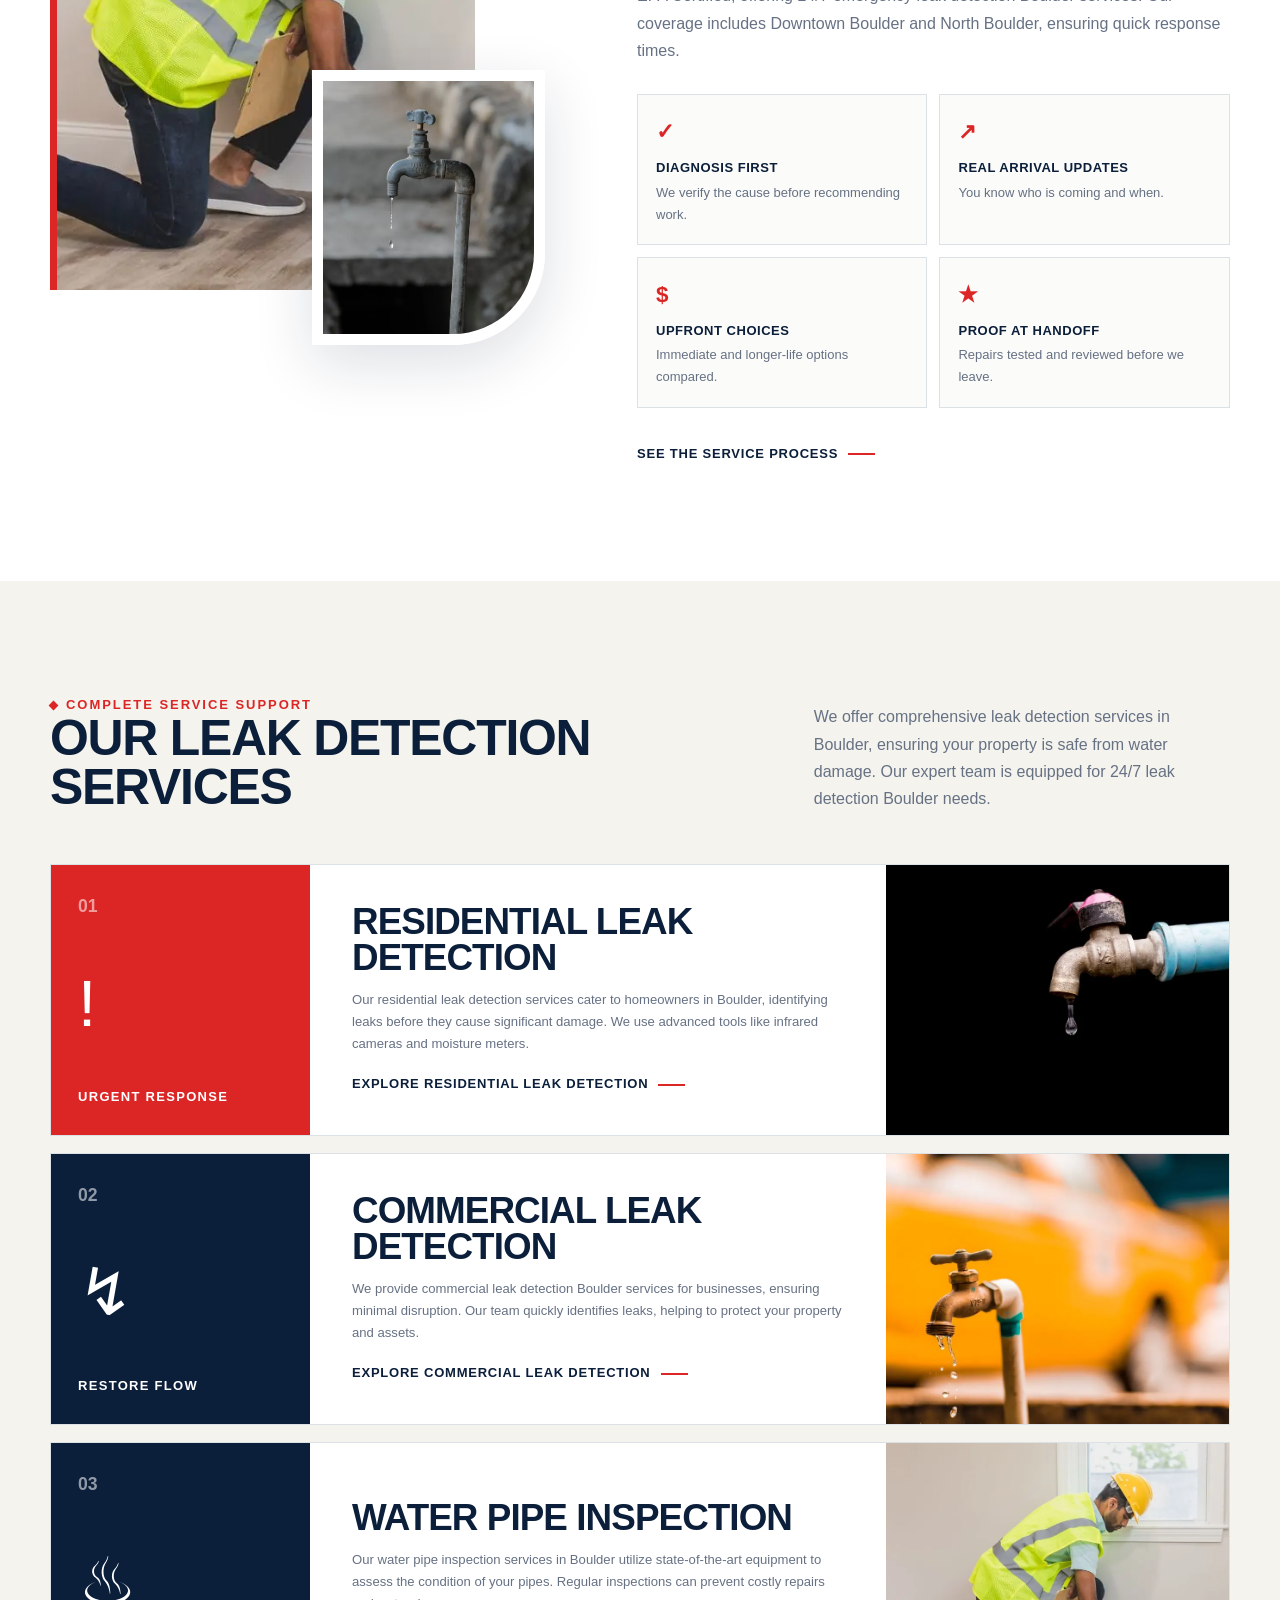
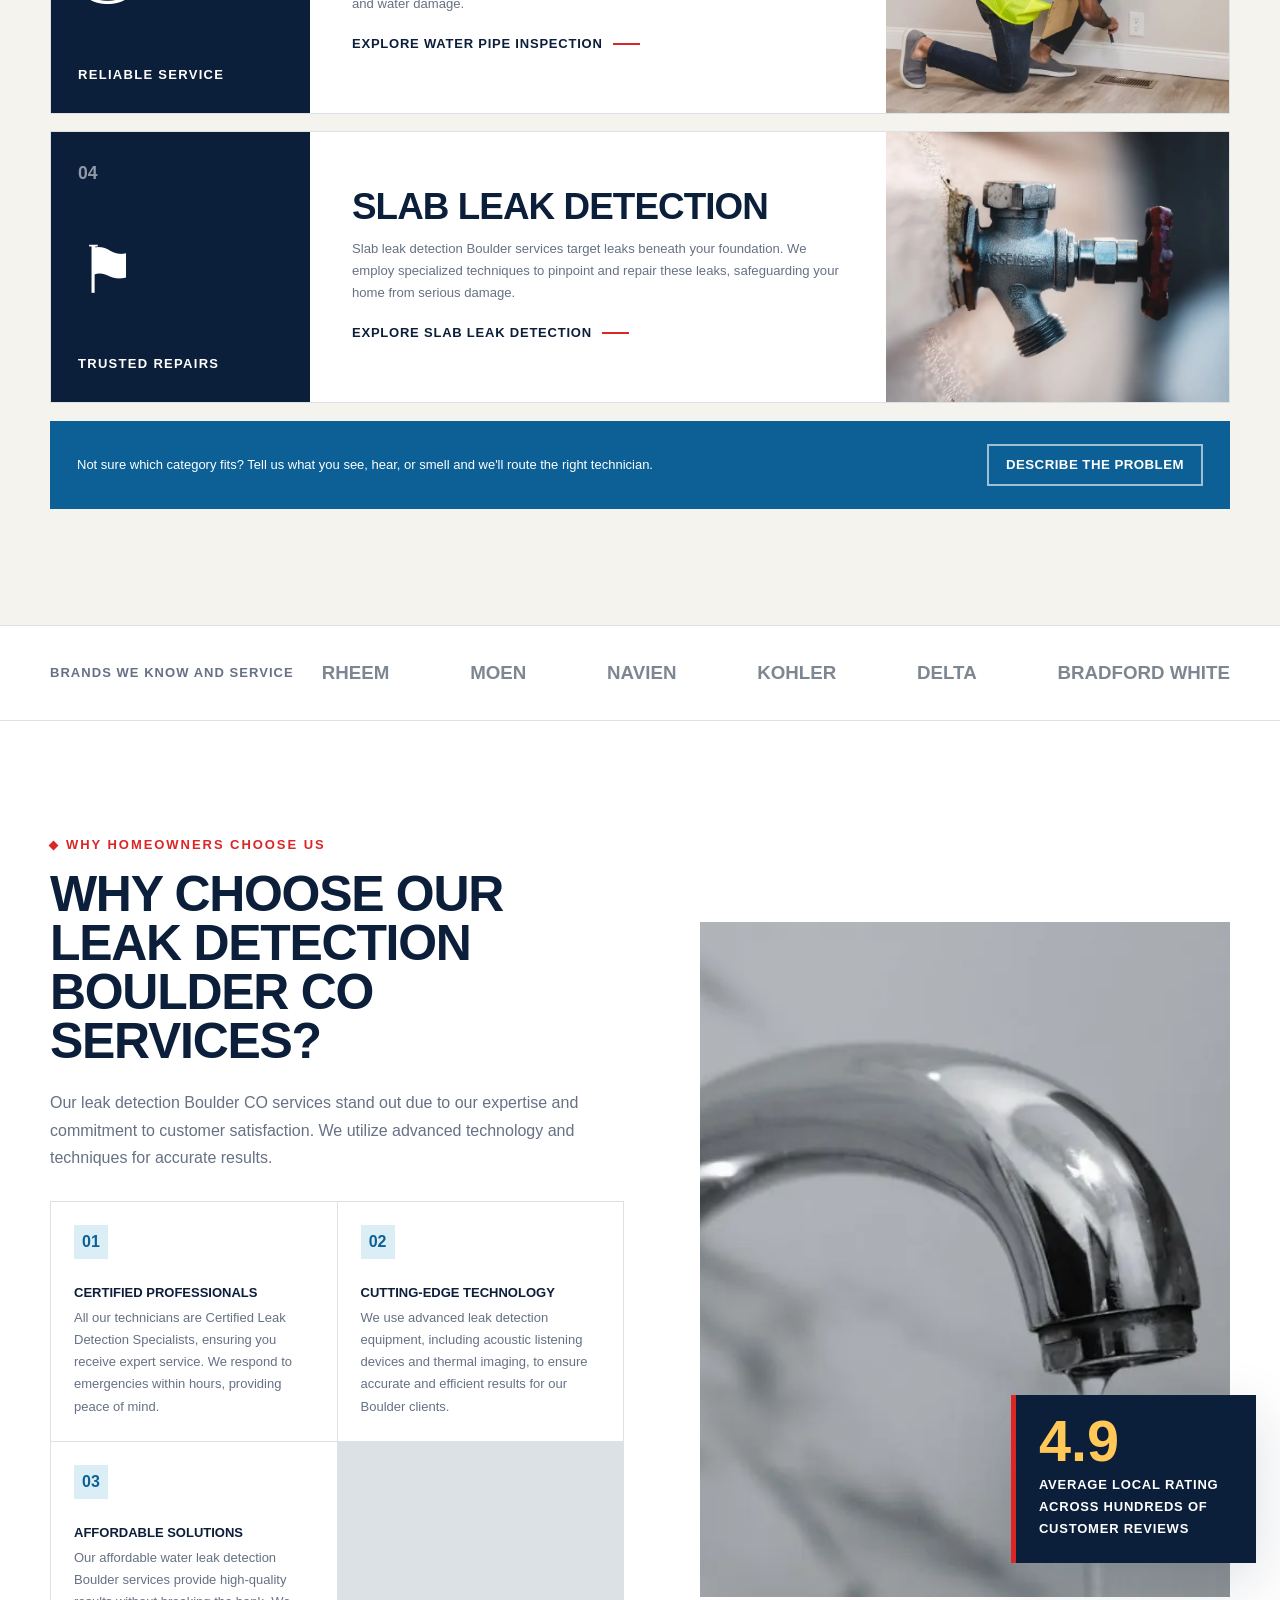
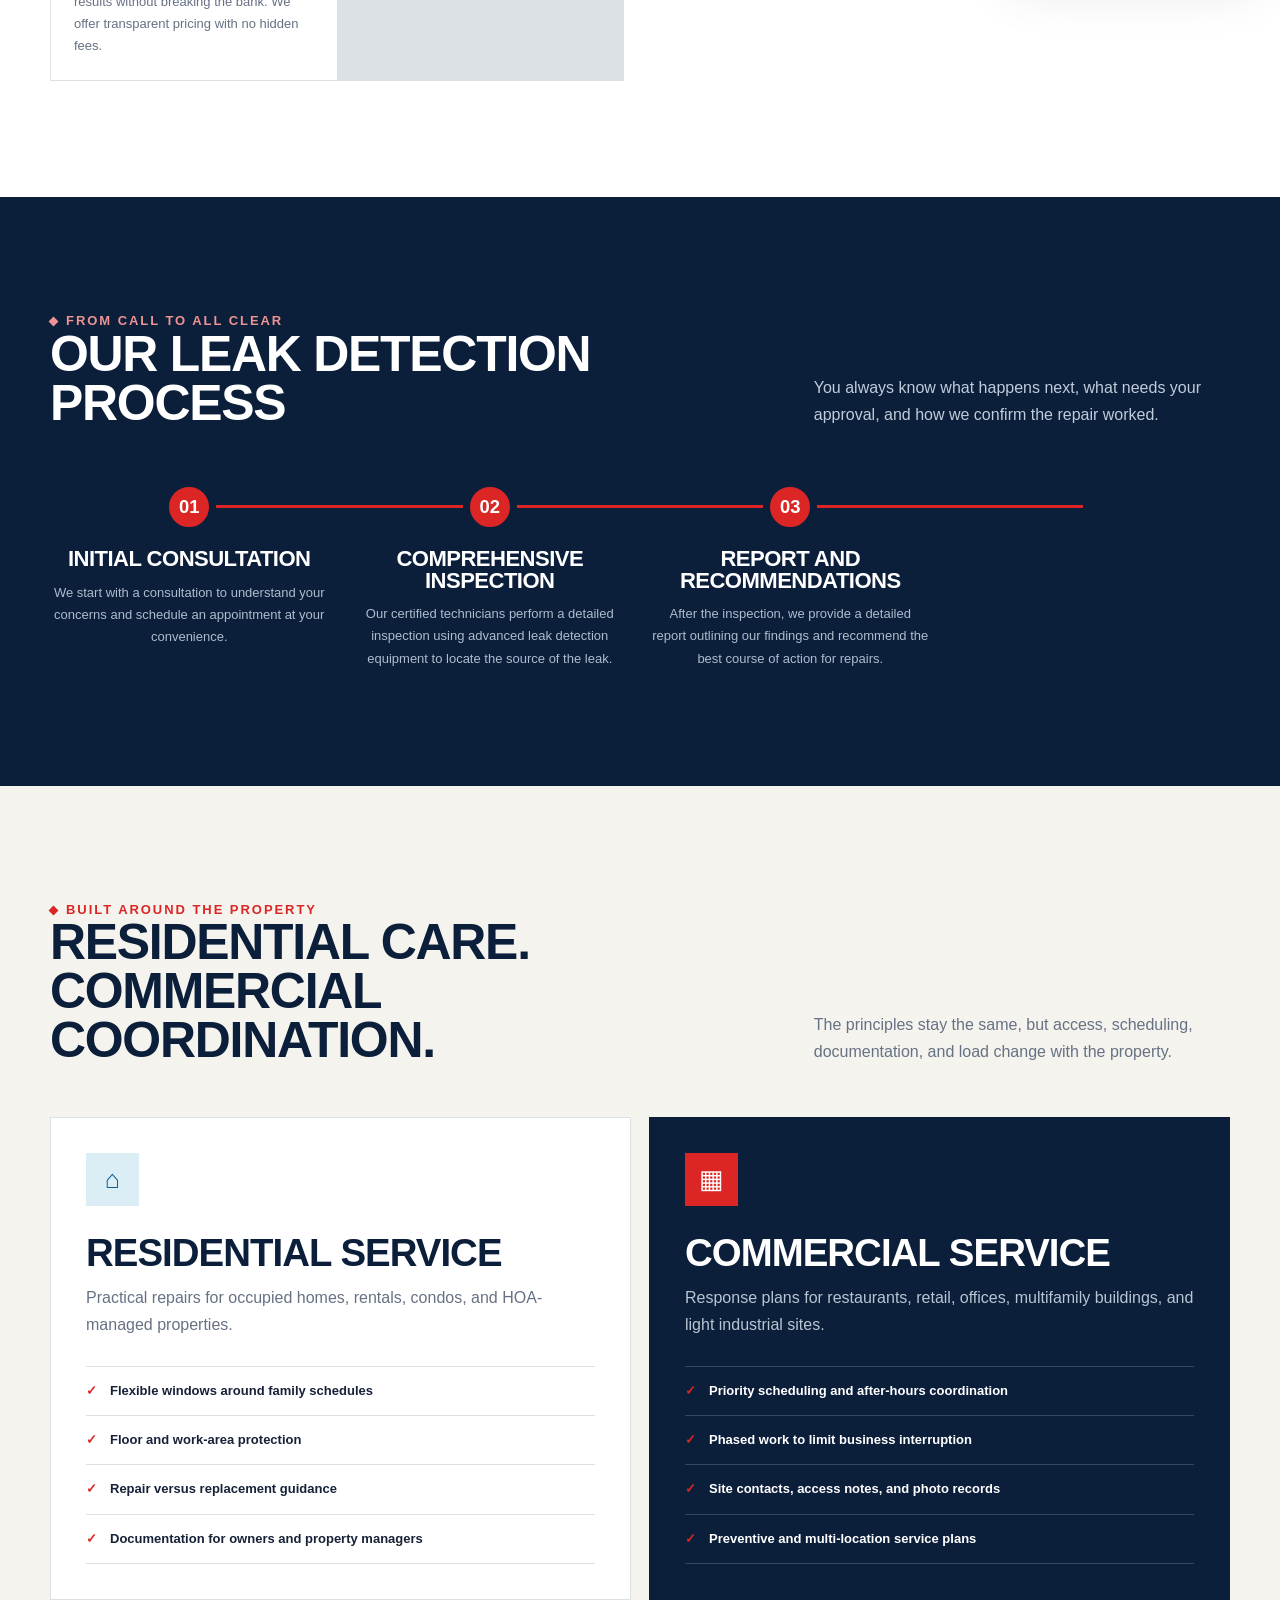
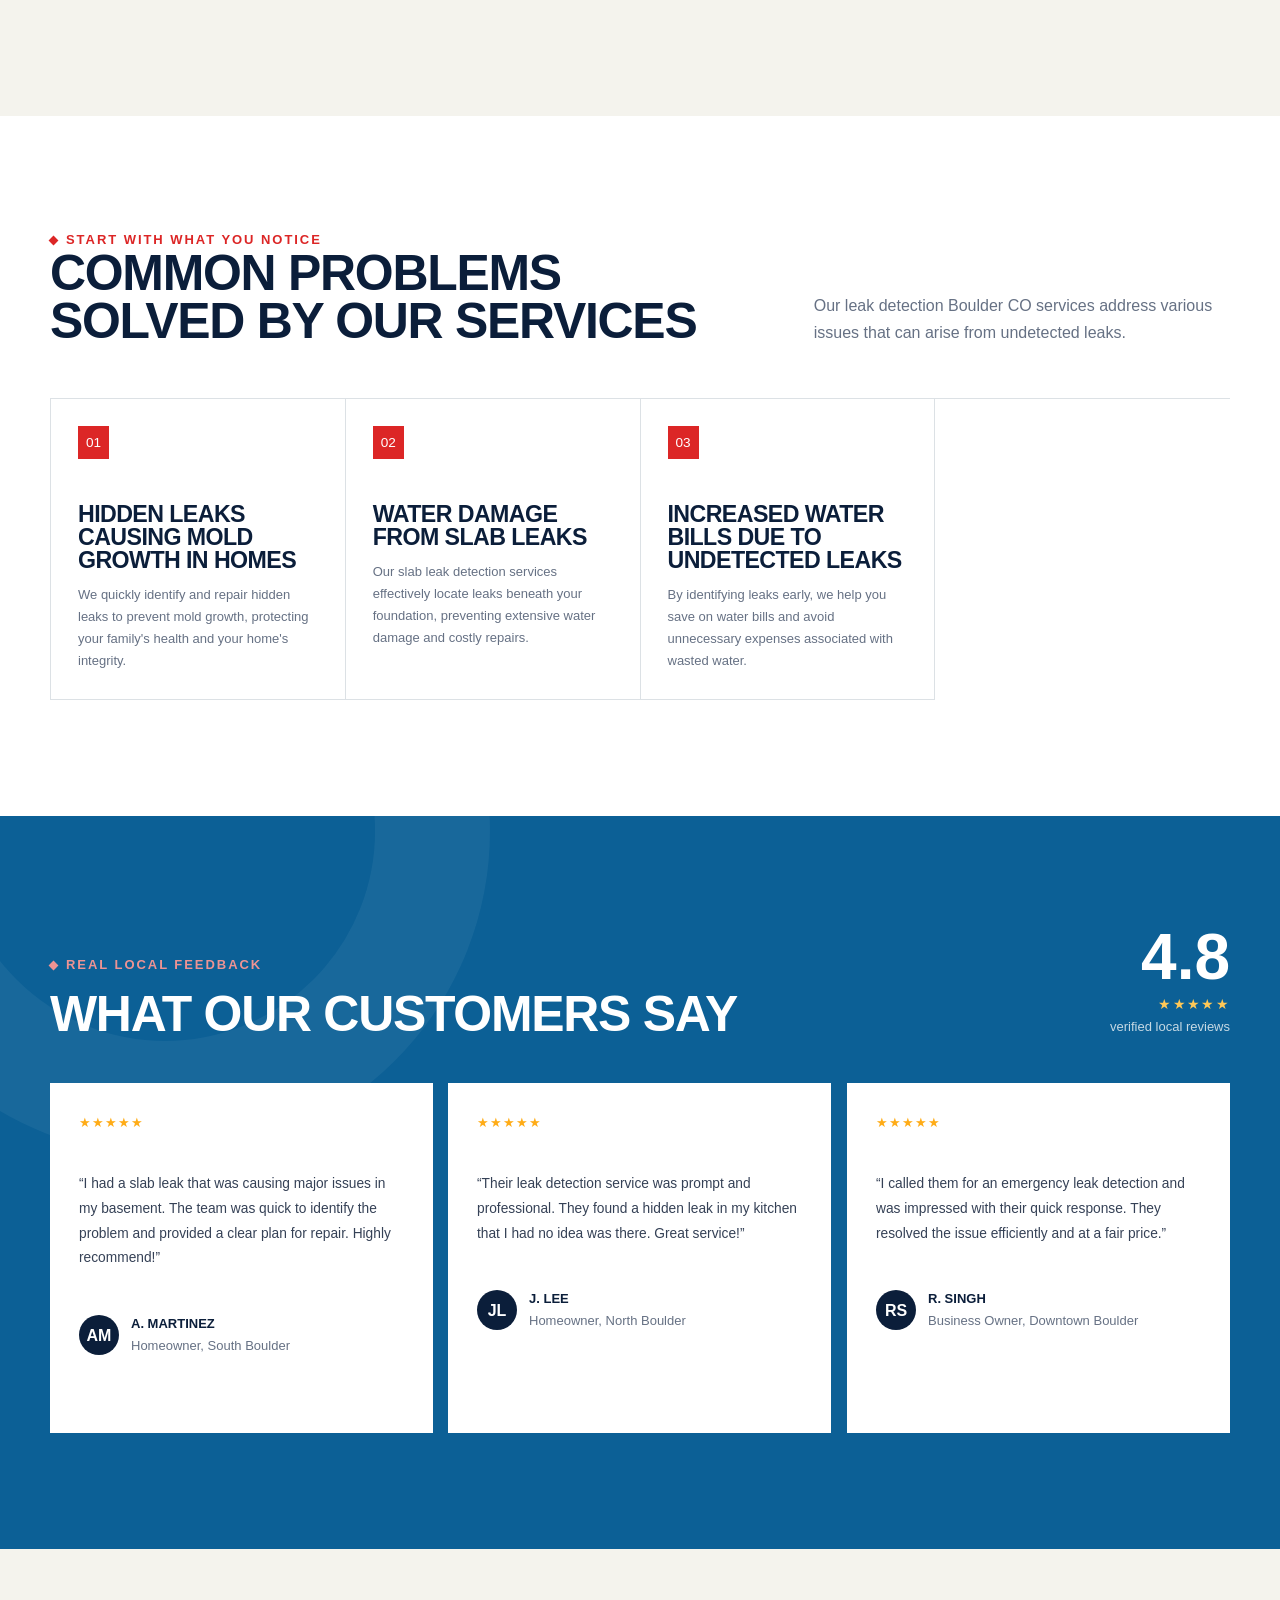
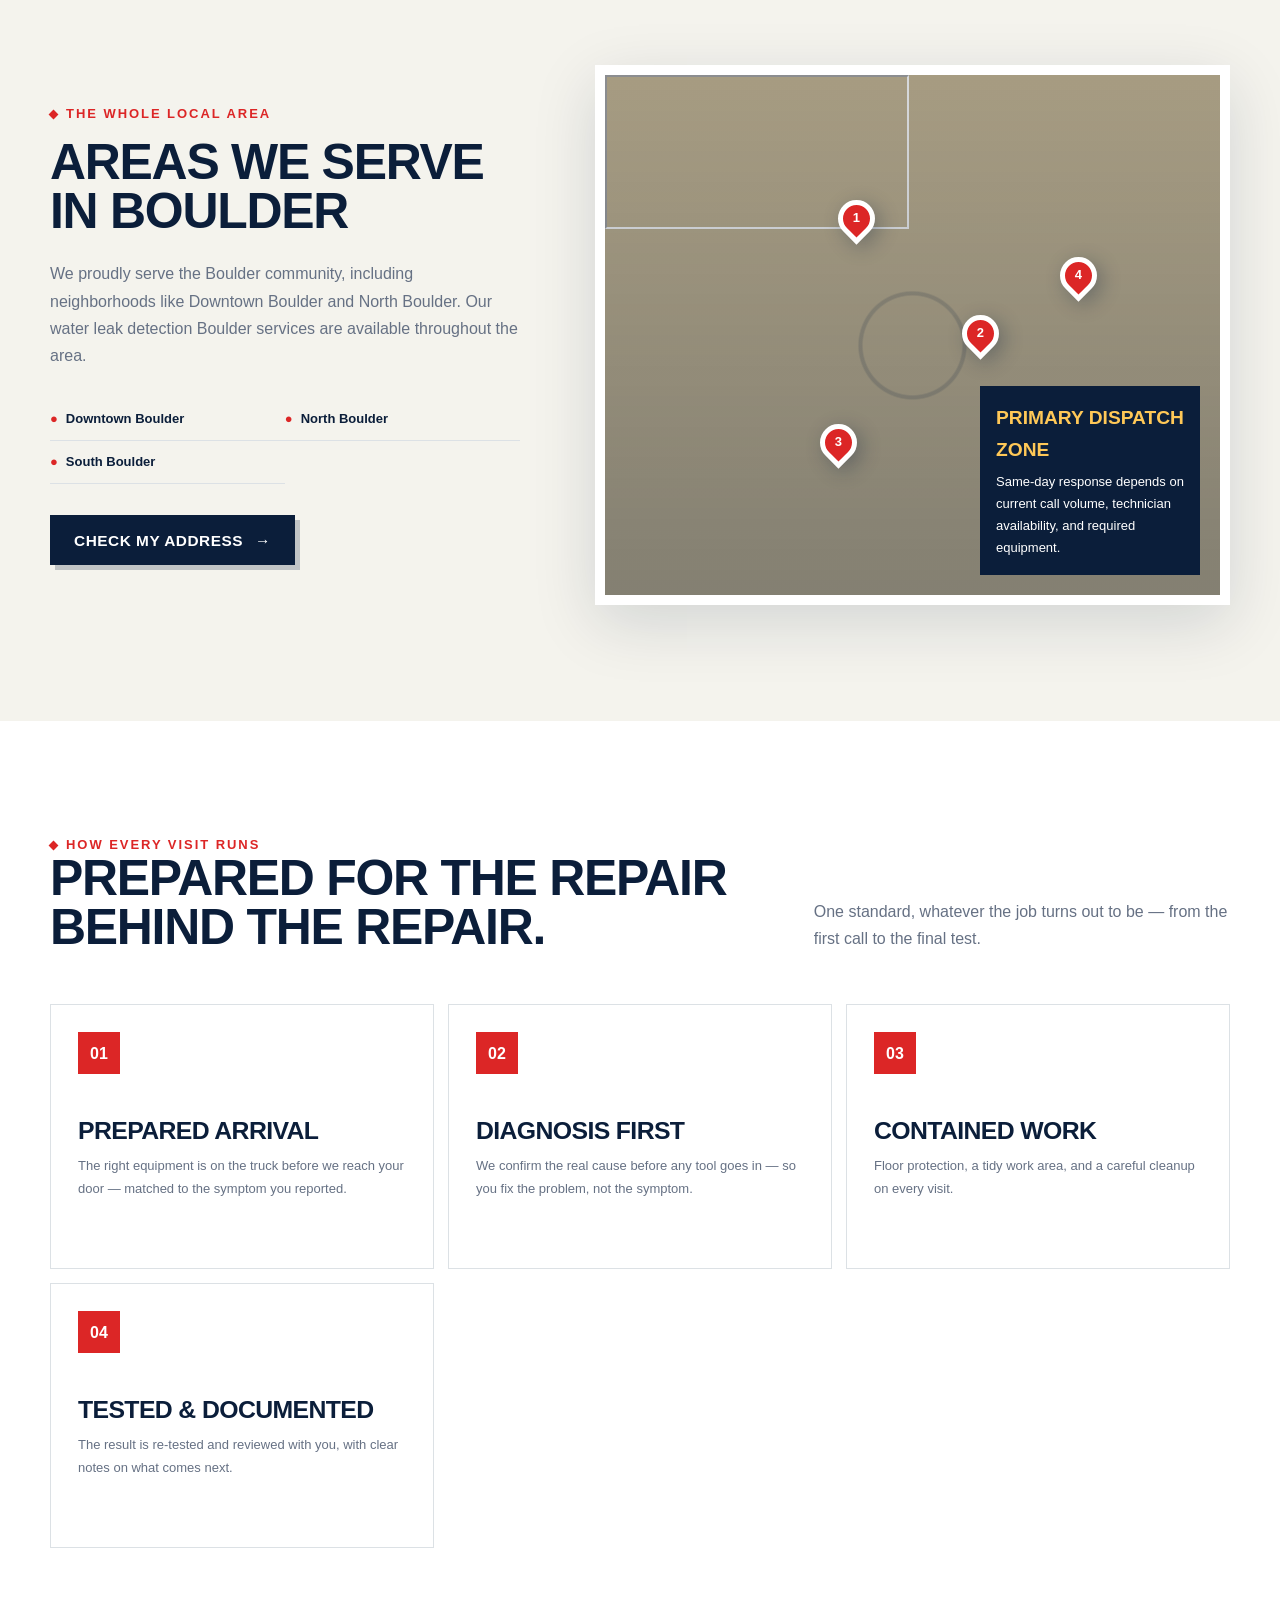
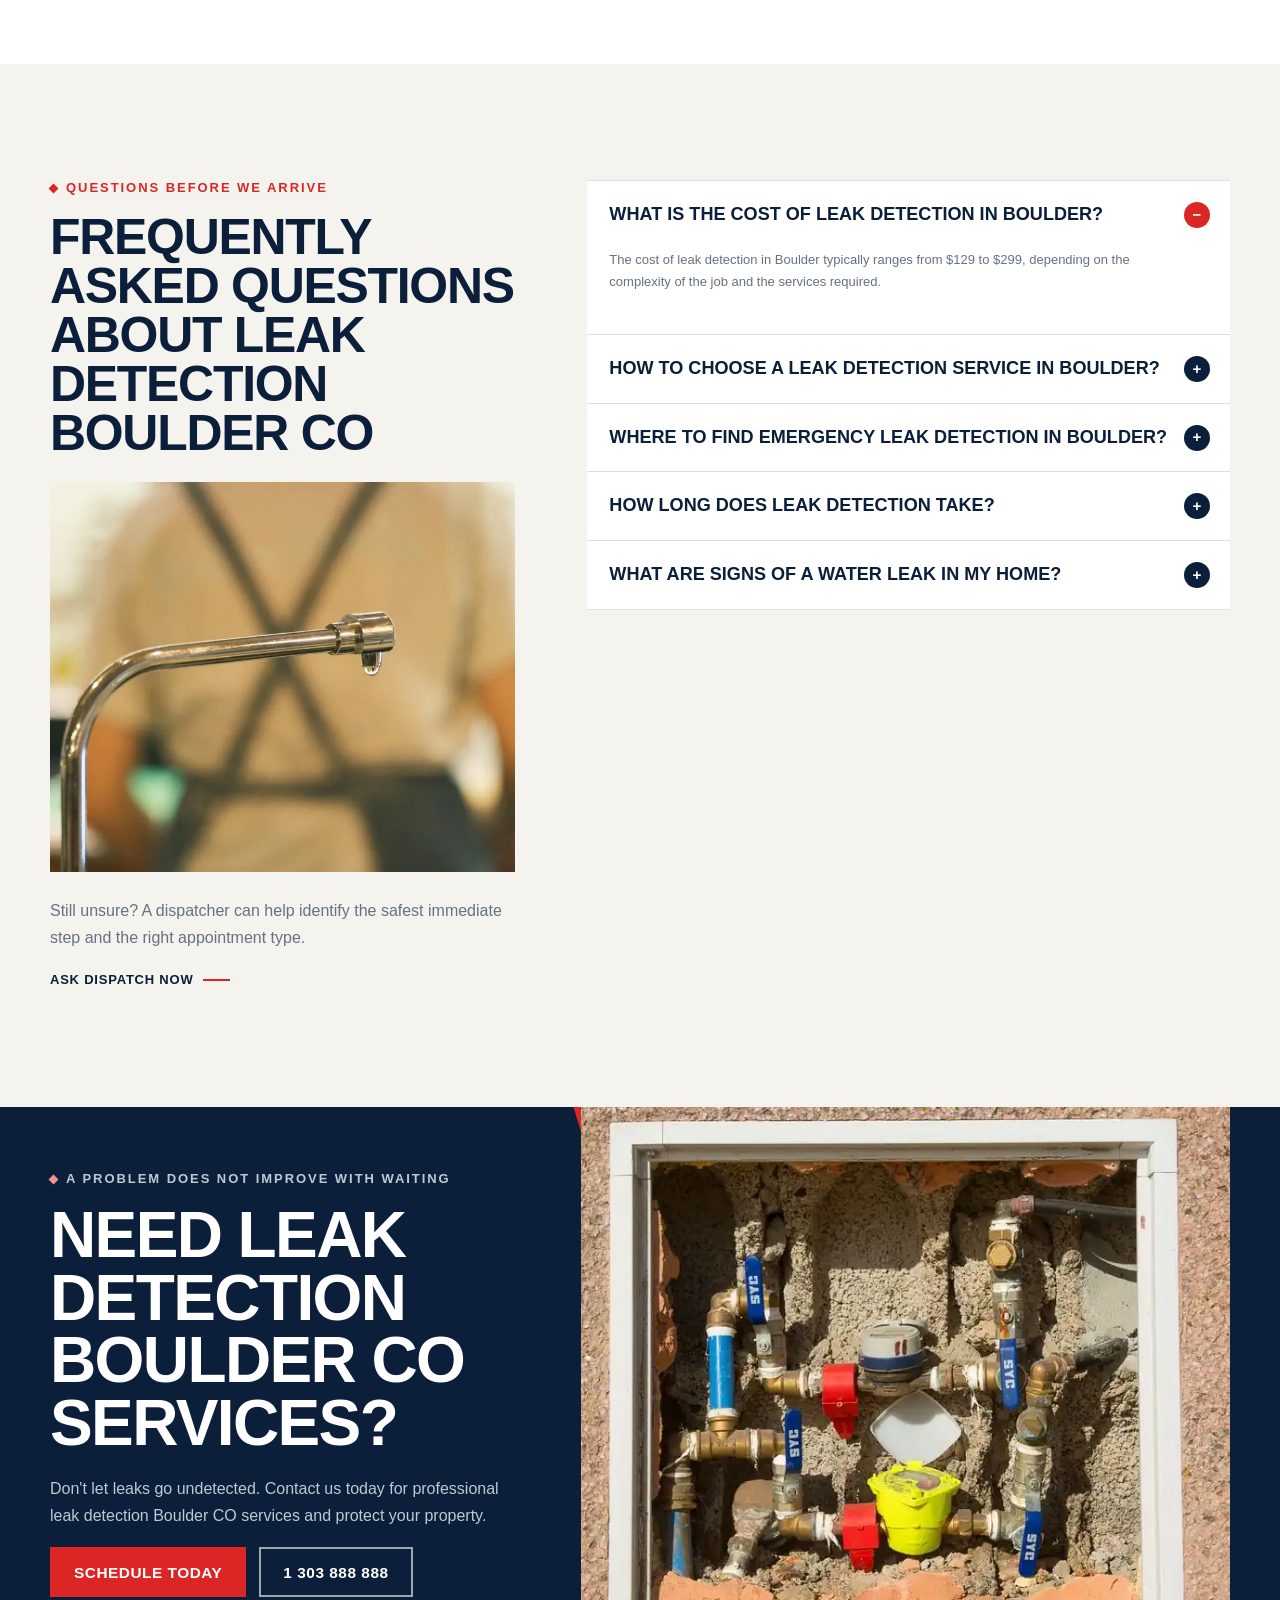
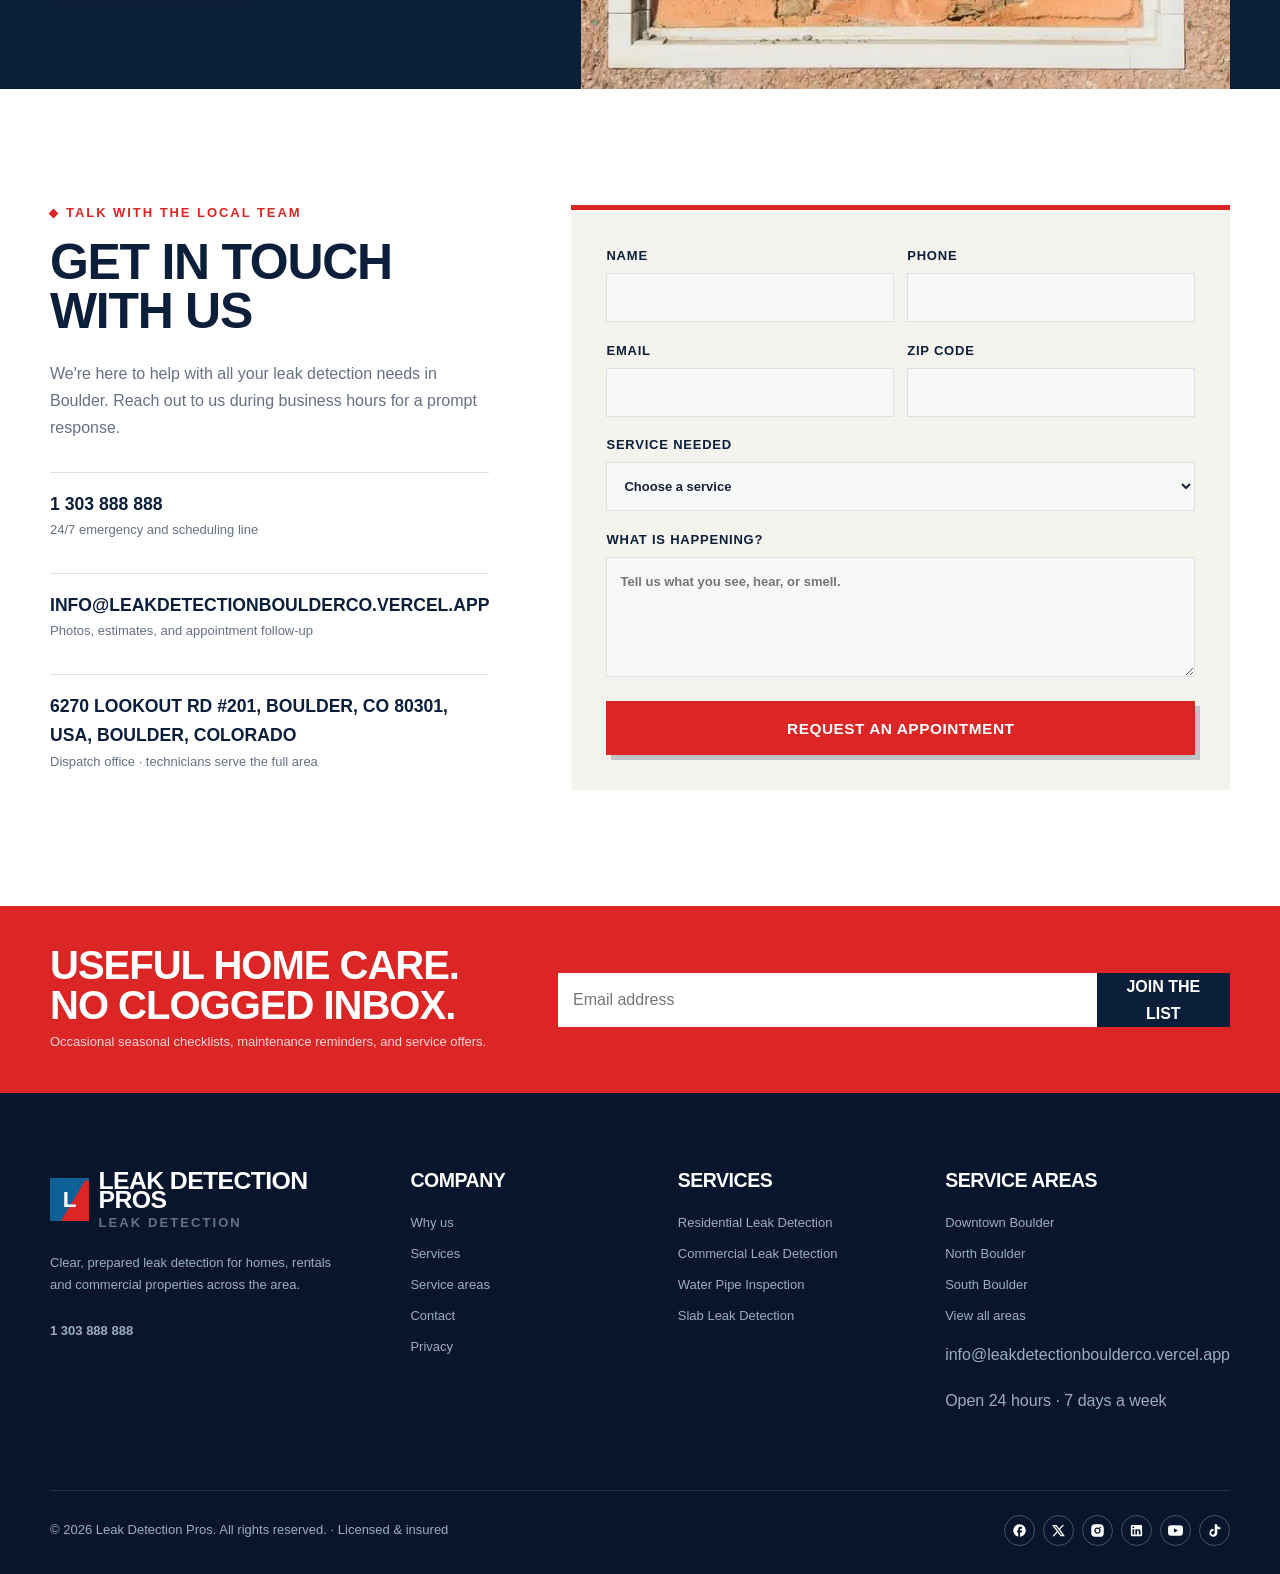
==== commit a242140f: "Add files via upload" ====
--- a/index.html
+++ b/index.html
@@ -1,6 +1,7 @@
 <!doctype html>
 <html lang="en" class="scroll-smooth">
   <head>
+    <meta name="google-site-verification" content="osVU0XmLqCDQNjfjllSvHSuJmwJIkAvHh_i6Pwz9bLI" />
     <meta charset="UTF-8" />
     <meta name="viewport" content="width=device-width, initial-scale=1.0" />
     <title>Leak Detection Boulder CO | Water Leak Detection in Boulder</title>
--- a/assets/global.css
+++ b/assets/global.css
@@ -0,0 +1,3318 @@
+/* ============================================================================
+   THEME 10 — "Ironside"
+   Industrial dispatch-desk / broadsheet-masthead design: deep navy + a hot
+   signal-red accent on a warm cream canvas, condensed uppercase Archivo Narrow
+   headlines over Manrope body, hard offset shadows, numbered service rows.
+   Fonts are loaded NON-blocking from the theme's <head> (no @import here) and
+   scroll-reveals run via a tiny inline IntersectionObserver in main.js.
+
+   The accent is fully tokenized (--accent + --accent-rgb + computed shades) and
+   the sample's --red/--red-dark are aliased onto it, so the brand-color picker
+   repaints the whole theme with zero stray red hex. See buildBrandColorCssTheme10.
+   ============================================================================ */
+
+:root {
+  /* ---- accent (tokenized — overwritten by the brand-color block) ---- */
+  --accent: #ee2439;
+  --accent-rgb: 238, 36, 57;
+  --accent-dark: #c91529;   /* darker — hovers / on-light text */
+  --accent-bright: #ff4357; /* lighter — hero ticks / glows */
+  --accent-soft: #ff7e8e;   /* soft accent (eyebrow on navy) */
+  --accent-tint: #fbe0e3;   /* very pale accent (soft backgrounds) */
+
+  --navy: #0b1e3a;
+  --navy-2: #10294c;
+  --blue: #0c6096;
+  --blue-light: #dceef5;
+  --red: var(--accent);
+  --red-dark: var(--accent-dark);
+  --cream: #f4f3ed;
+  --paper: #ffffff;
+  --ink: #172238;
+  --muted: #667184;
+  --line: #dce1e5;
+  --green: #1a8a60;
+  --yellow: #ffc857;
+  --heading: "Archivo Narrow", sans-serif;
+  --body: "Manrope", sans-serif;
+  --shadow: 0 18px 60px rgba(9, 30, 57, 0.14);
+}
+
+*,
+*::before,
+*::after {
+  box-sizing: border-box;
+}
+
+html {
+  scroll-behavior: smooth;
+}
+
+body {
+  margin: 0;
+  overflow-x: hidden;
+  background: var(--paper);
+  color: var(--ink);
+  font-family: var(--body);
+  font-size: 16px;
+  line-height: 1.7;
+  -webkit-font-smoothing: antialiased;
+}
+
+body.menu-open {
+  overflow: hidden;
+}
+
+img {
+  display: block;
+  max-width: 100%;
+}
+
+a {
+  color: inherit;
+  text-decoration: none;
+}
+
+button,
+input,
+select,
+textarea {
+  font: inherit;
+}
+
+button,
+summary {
+  cursor: pointer;
+}
+
+h1,
+h2,
+h3,
+h4,
+p {
+  margin-top: 0;
+}
+
+h1,
+h2,
+h3,
+h4 {
+  color: var(--navy);
+  font-family: var(--heading);
+  font-weight: 700;
+  line-height: 0.98;
+  letter-spacing: -0.025em;
+  text-transform: uppercase;
+}
+
+h1 {
+  /* Capped so real (longer) generated headlines stay a bold masthead without
+     overflowing the hero. The concept's original 8.8rem assumed a 3-word title. */
+  font-size: clamp(2.9rem, 5.6vw, 5rem);
+}
+
+h2 {
+  margin-bottom: 24px;
+  font-size: clamp(2.1rem, 3.9vw, 3.7rem);
+}
+
+h3 {
+  margin-bottom: 12px;
+  font-size: 1.75rem;
+}
+
+p {
+  margin-bottom: 18px;
+}
+
+small {
+  font-size: 0.8125rem;
+}
+
+.skip-link {
+  position: fixed;
+  z-index: 999;
+  top: 12px;
+  left: 12px;
+  padding: 10px 15px;
+  background: var(--paper);
+  color: var(--navy);
+  font-weight: 800;
+  transform: translateY(-150%);
+}
+
+.skip-link:focus {
+  transform: translateY(0);
+}
+
+.sr-only {
+  position: absolute;
+  width: 1px;
+  height: 1px;
+  overflow: hidden;
+  clip: rect(0, 0, 0, 0);
+  white-space: nowrap;
+}
+
+.shell {
+  width: min(1180px, calc(100% - 48px));
+  margin-inline: auto;
+}
+
+.section {
+  position: relative;
+  padding: 116px 0;
+}
+
+.section-tight {
+  padding: 78px 0;
+}
+
+.eyebrow {
+  display: flex;
+  align-items: center;
+  gap: 9px;
+  margin-bottom: 16px;
+  color: var(--red);
+  font-size: 0.8125rem;
+  font-weight: 800;
+  letter-spacing: 0.15em;
+  line-height: 1.3;
+  text-transform: uppercase;
+}
+
+.eyebrow::before {
+  width: 7px;
+  height: 7px;
+  background: var(--red);
+  content: "";
+  transform: rotate(45deg);
+}
+
+.eyebrow-light {
+  color: var(--accent-soft);
+}
+
+.eyebrow-light::before {
+  background: var(--accent-soft);
+}
+
+.lede {
+  max-width: 720px;
+  color: var(--muted);
+  font-size: 1.08rem;
+}
+
+.section-head {
+  display: grid;
+  grid-template-columns: 1.25fr 0.75fr;
+  align-items: end;
+  gap: 70px;
+  margin-bottom: 52px;
+}
+
+.section-head h2,
+.section-head p {
+  margin-bottom: 0;
+}
+
+.section-head > p {
+  color: var(--muted);
+}
+
+.section-head.light h2 {
+  color: var(--paper);
+}
+
+.section-head.light > p {
+  color: #c0ccda;
+}
+
+.button {
+  display: inline-flex;
+  min-height: 50px;
+  align-items: center;
+  justify-content: center;
+  gap: 12px;
+  padding: 0 22px;
+  border: 2px solid transparent;
+  background: var(--red);
+  box-shadow: 5px 5px 0 rgba(11, 30, 58, 0.22);
+  color: var(--paper);
+  font-family: var(--heading);
+  font-size: 0.96rem;
+  font-weight: 700;
+  letter-spacing: 0.035em;
+  line-height: 1;
+  text-transform: uppercase;
+  transition:
+    transform 180ms ease,
+    box-shadow 180ms ease,
+    background 180ms ease;
+}
+
+.button:hover {
+  background: var(--red-dark);
+  box-shadow: 2px 2px 0 rgba(11, 30, 58, 0.28);
+  transform: translate(3px, 3px);
+}
+
+.button:focus-visible,
+.nav-toggle:focus-visible,
+.faq-list summary:focus-visible {
+  outline: 3px solid var(--yellow);
+  outline-offset: 3px;
+}
+
+.button-outline {
+  border-color: rgba(255, 255, 255, 0.6);
+  background: transparent;
+  box-shadow: none;
+}
+
+.button-outline:hover {
+  border-color: var(--paper);
+  background: var(--paper);
+  color: var(--navy);
+  transform: none;
+}
+
+.button-navy {
+  background: var(--navy);
+}
+
+.button-small {
+  min-height: 42px;
+  padding-inline: 17px;
+  font-size: 0.83rem;
+}
+
+.text-link {
+  display: inline-flex;
+  align-items: center;
+  gap: 10px;
+  color: var(--navy);
+  font-size: 0.8125rem;
+  font-weight: 800;
+  letter-spacing: 0.06em;
+  text-transform: uppercase;
+}
+
+.text-link::after {
+  width: 27px;
+  height: 2px;
+  background: var(--red);
+  content: "";
+  transition: width 180ms ease;
+}
+
+.text-link:hover::after {
+  width: 43px;
+}
+
+/* Header */
+.site-header {
+  position: relative;
+  z-index: 100;
+  background: var(--paper);
+}
+
+.utility-bar {
+  min-height: 35px;
+  background: var(--navy);
+  color: #d3dfeb;
+  font-size: 0.8125rem;
+  font-weight: 700;
+  letter-spacing: 0.07em;
+  text-transform: uppercase;
+}
+
+.utility-inner {
+  display: flex;
+  min-height: 35px;
+  align-items: center;
+  justify-content: space-between;
+  gap: 25px;
+}
+
+.utility-inner p {
+  margin: 0;
+}
+
+.utility-inner div {
+  display: flex;
+  gap: 30px;
+}
+
+.live-dot {
+  display: inline-block;
+  width: 7px;
+  height: 7px;
+  margin-right: 8px;
+  border-radius: 50%;
+  background: #55d18a;
+  box-shadow: 0 0 0 4px rgba(85, 209, 138, 0.14);
+}
+
+.main-nav {
+  display: grid;
+  min-height: 82px;
+  grid-template-columns: auto 1fr auto;
+  align-items: center;
+  gap: 34px;
+}
+
+.brand {
+  display: inline-flex;
+  align-items: center;
+  gap: 10px;
+  color: var(--navy);
+  font-family: var(--heading);
+  font-size: 1.55rem;
+  font-weight: 700;
+  letter-spacing: -0.025em;
+  line-height: 0.78;
+  text-transform: uppercase;
+}
+
+.brand-mark {
+  position: relative;
+  display: grid;
+  width: 43px;
+  height: 43px;
+  place-items: center;
+  overflow: hidden;
+  background: var(--blue);
+  color: var(--paper);
+  font-size: 1.4rem;
+}
+
+.brand-mark::after {
+  position: absolute;
+  right: -9px;
+  bottom: -12px;
+  width: 27px;
+  height: 50px;
+  background: var(--red);
+  content: "";
+  transform: rotate(31deg);
+}
+
+.brand-mark b {
+  position: relative;
+  z-index: 2;
+}
+
+.brand small {
+  display: block;
+  margin-top: 8px;
+  color: var(--muted);
+  font-family: var(--body);
+  font-size: 0.8125rem;
+  font-weight: 800;
+  letter-spacing: 0.16em;
+}
+
+.nav-links {
+  display: flex;
+  align-items: center;
+  justify-content: center;
+  gap: 28px;
+}
+
+.nav-links a {
+  position: relative;
+  padding: 31px 0 28px;
+  color: #3b4659;
+  font-size: 0.8125rem;
+  font-weight: 800;
+  letter-spacing: 0.05em;
+  text-transform: uppercase;
+}
+
+.nav-links a::after {
+  position: absolute;
+  right: 50%;
+  bottom: 18px;
+  left: 50%;
+  height: 3px;
+  background: var(--red);
+  content: "";
+  transition:
+    right 180ms ease,
+    left 180ms ease;
+}
+
+.nav-links a:hover::after,
+.nav-links a[aria-current="page"]::after {
+  right: 0;
+  left: 0;
+}
+
+.nav-actions {
+  display: flex;
+  align-items: center;
+  gap: 16px;
+}
+
+.nav-phone {
+  display: flex;
+  flex-direction: column;
+  color: var(--navy);
+  font-family: var(--heading);
+  font-size: 1.08rem;
+  font-weight: 700;
+  line-height: 1.05;
+  text-align: right;
+}
+
+.nav-phone small {
+  margin-bottom: 5px;
+  color: var(--muted);
+  font-family: var(--body);
+  font-size: 0.8125rem;
+  font-weight: 800;
+  letter-spacing: 0.11em;
+  text-transform: uppercase;
+}
+
+.nav-toggle {
+  display: none;
+  width: 44px;
+  height: 44px;
+  border: 0;
+  background: var(--navy);
+  padding: 12px;
+}
+
+.nav-toggle span {
+  display: block;
+  height: 2px;
+  margin-block: 5px;
+  background: var(--paper);
+}
+
+/* Homepage hero */
+.hero {
+  position: relative;
+  min-height: 640px;
+  overflow: hidden;
+  background: var(--navy);
+  color: var(--paper);
+}
+
+.hero::before {
+  position: absolute;
+  inset: 0 46% 0 0;
+  opacity: 0.16;
+  background-image:
+    linear-gradient(rgba(255, 255, 255, 0.24) 1px, transparent 1px),
+    linear-gradient(90deg, rgba(255, 255, 255, 0.24) 1px, transparent 1px);
+  background-size: 48px 48px;
+  content: "";
+}
+
+.hero-grid {
+  position: relative;
+  z-index: 3;
+  display: grid;
+  min-height: 640px;
+  grid-template-columns: 1.02fr 0.98fr;
+  align-items: center;
+  gap: 62px;
+  padding-top: 46px;
+  padding-bottom: 84px;
+}
+
+.hero-copy {
+  position: relative;
+  z-index: 2;
+}
+
+.hero-copy h1 {
+  max-width: 720px;
+  margin: 0 0 22px;
+  color: var(--paper);
+  line-height: 0.92;
+}
+
+.hero-copy h1 span {
+  color: var(--accent-bright);
+}
+
+.hero-copy > p {
+  max-width: 610px;
+  margin-bottom: 27px;
+  color: #c9d4df;
+  font-size: 1.03rem;
+}
+
+.hero-actions {
+  display: flex;
+  flex-wrap: wrap;
+  gap: 13px;
+  margin-bottom: 28px;
+}
+
+.hero-points {
+  display: flex;
+  flex-wrap: wrap;
+  gap: 11px 22px;
+  margin: 0;
+  padding: 0;
+  list-style: none;
+  color: #e5edf4;
+  font-size: 0.8125rem;
+  font-weight: 800;
+  letter-spacing: 0.04em;
+  text-transform: uppercase;
+}
+
+.hero-points li::before {
+  margin-right: 8px;
+  color: var(--accent-bright);
+  content: "✓";
+}
+
+.hero-visual {
+  position: absolute;
+  top: 0;
+  right: 0;
+  width: 49%;
+  height: 100%;
+}
+
+.hero-visual::before {
+  position: absolute;
+  z-index: 2;
+  top: -9%;
+  bottom: -9%;
+  left: -58px;
+  width: 52px;
+  background: var(--red);
+  box-shadow: -14px 0 0 rgba(var(--accent-rgb), 0.28);
+  content: "";
+  transform: rotate(-8deg);
+}
+
+.hero-visual::after {
+  position: absolute;
+  z-index: 1;
+  inset: 0;
+  background: linear-gradient(90deg, rgba(11, 30, 58, 0.6), transparent 45%);
+  content: "";
+}
+
+.hero-visual img {
+  width: 100%;
+  height: 100%;
+  object-fit: cover;
+  object-position: 52% center;
+}
+
+.arrival-card {
+  position: absolute;
+  z-index: 4;
+  right: 6%;
+  bottom: 68px;
+  display: grid;
+  width: 230px;
+  grid-template-columns: 47px 1fr;
+  align-items: center;
+  gap: 12px;
+  padding: 17px;
+  border-bottom: 4px solid var(--red);
+  background: var(--paper);
+  box-shadow: var(--shadow);
+  color: var(--navy);
+}
+
+.arrival-card b:first-child {
+  display: grid;
+  width: 45px;
+  height: 45px;
+  place-items: center;
+  border-radius: 50%;
+  background: #e4f6ee;
+  color: var(--green);
+  font-size: 1.3rem;
+}
+
+.arrival-card span,
+.arrival-card strong {
+  display: block;
+}
+
+.arrival-card span {
+  color: var(--muted);
+  font-size: 0.8125rem;
+  font-weight: 800;
+  letter-spacing: 0.08em;
+  text-transform: uppercase;
+}
+
+.arrival-card strong {
+  font-family: var(--heading);
+  font-size: 1.22rem;
+  text-transform: uppercase;
+}
+
+.request-rail {
+  position: relative;
+  z-index: 8;
+  margin-top: -48px;
+}
+
+.request-panel {
+  padding: 24px;
+  border-top: 5px solid var(--red);
+  background: var(--paper);
+  box-shadow: var(--shadow);
+}
+
+.request-panel-head {
+  display: flex;
+  align-items: center;
+  justify-content: space-between;
+  gap: 25px;
+  margin-bottom: 17px;
+}
+
+.request-panel-head h2 {
+  margin: 0;
+  font-size: 2rem;
+}
+
+.request-panel-head p {
+  margin: 0;
+  color: var(--muted);
+  font-size: 0.8125rem;
+}
+
+.inline-form {
+  display: grid;
+  grid-template-columns: 1fr 1fr 1.1fr 1.25fr auto;
+  gap: 10px;
+}
+
+.inline-form input,
+.inline-form select,
+.contact-form input,
+.contact-form select,
+.contact-form textarea {
+  width: 100%;
+  min-height: 49px;
+  border: 1px solid var(--line);
+  border-radius: 0;
+  outline: none;
+  background: #f7f8f8;
+  color: var(--ink);
+  padding: 0 13px;
+}
+
+.inline-form input:focus,
+.inline-form select:focus,
+.contact-form input:focus,
+.contact-form select:focus,
+.contact-form textarea:focus {
+  border-color: var(--blue);
+  box-shadow: 0 0 0 3px rgba(12, 96, 150, 0.12);
+}
+
+.form-success {
+  display: none;
+  margin: 14px 0 0;
+  color: var(--green);
+  font-size: 0.8125rem;
+  font-weight: 800;
+}
+
+.form-success.visible {
+  display: block;
+}
+
+/* Trust rail */
+.trust-rail {
+  padding: 43px 0 39px;
+  border-bottom: 1px solid var(--line);
+  background: var(--cream);
+}
+
+.trust-grid {
+  display: grid;
+  grid-template-columns: repeat(5, 1fr);
+  gap: 12px;
+}
+
+.trust-grid article {
+  display: flex;
+  align-items: center;
+  gap: 11px;
+}
+
+.trust-grid b {
+  display: grid;
+  width: 39px;
+  height: 39px;
+  flex: 0 0 39px;
+  place-items: center;
+  border: 1px solid #cbd3d8;
+  border-radius: 50%;
+  background: var(--paper);
+  color: var(--red);
+  font-family: var(--heading);
+  font-size: 1rem;
+}
+
+.trust-grid strong,
+.trust-grid span {
+  display: block;
+}
+
+.trust-grid strong {
+  color: var(--navy);
+  font-family: var(--heading);
+  font-size: 0.99rem;
+  line-height: 1;
+  text-transform: uppercase;
+}
+
+.trust-grid span {
+  margin-top: 5px;
+  color: var(--muted);
+  font-size: 0.8125rem;
+}
+
+/* About */
+.about-section {
+  overflow: hidden;
+  background: var(--paper);
+}
+
+.about-grid {
+  display: grid;
+  grid-template-columns: 0.91fr 1.09fr;
+  align-items: center;
+  gap: 92px;
+}
+
+.image-stack {
+  position: relative;
+  min-height: 610px;
+}
+
+.image-stack-main {
+  position: absolute;
+  inset: 0 70px 55px 0;
+  overflow: hidden;
+  border-left: 7px solid var(--red);
+}
+
+.image-stack-main img,
+.image-stack-small img {
+  width: 100%;
+  height: 100%;
+  object-fit: cover;
+}
+
+.image-stack-small {
+  position: absolute;
+  right: 0;
+  bottom: 0;
+  width: 47%;
+  height: 275px;
+  overflow: hidden;
+  border: 11px solid var(--paper);
+  border-radius: 0 0 92px;
+  box-shadow: var(--shadow);
+}
+
+.image-stack-note {
+  position: absolute;
+  top: 41px;
+  right: 25px;
+  display: grid;
+  width: 120px;
+  height: 120px;
+  place-items: center;
+  border-radius: 50%;
+  background: var(--navy);
+  color: var(--paper);
+  text-align: center;
+  transform: rotate(6deg);
+}
+
+.image-stack-note strong {
+  font-family: var(--heading);
+  font-size: 2.5rem;
+  line-height: 0.8;
+}
+
+.image-stack-note span {
+  display: block;
+  margin-top: 7px;
+  font-size: 0.8125rem;
+  font-weight: 800;
+  letter-spacing: 0.08em;
+  line-height: 1.25;
+  text-transform: uppercase;
+}
+
+.about-copy > p:not(.eyebrow) {
+  color: var(--muted);
+}
+
+.promise-grid {
+  display: grid;
+  grid-template-columns: 1fr 1fr;
+  gap: 12px;
+  margin: 30px 0 31px;
+}
+
+.promise-grid article {
+  padding: 18px;
+  border: 1px solid var(--line);
+  background: #fbfbf9;
+}
+
+.promise-grid b {
+  display: block;
+  margin-bottom: 8px;
+  color: var(--red);
+  font-family: var(--heading);
+  font-size: 1.4rem;
+}
+
+.promise-grid strong {
+  display: block;
+  color: var(--navy);
+  font-size: 0.8125rem;
+  letter-spacing: 0.04em;
+  line-height: 1.35;
+  text-transform: uppercase;
+}
+
+.promise-grid span {
+  display: block;
+  margin-top: 5px;
+  color: var(--muted);
+  font-size: 0.8125rem;
+}
+
+/* Services */
+.services-section {
+  overflow: hidden;
+  background: var(--cream);
+}
+
+.service-list {
+  display: grid;
+  gap: 17px;
+}
+
+.service-row {
+  display: grid;
+  min-height: 270px;
+  grid-template-columns: 0.62fr 1.38fr 0.82fr;
+  overflow: hidden;
+  border: 1px solid var(--line);
+  background: var(--paper);
+  transition:
+    border-color 180ms ease,
+    transform 180ms ease,
+    box-shadow 180ms ease;
+}
+
+.service-row:hover {
+  border-color: var(--blue);
+  box-shadow: 0 17px 45px rgba(11, 30, 58, 0.1);
+  transform: translateY(-3px);
+}
+
+.service-row-index {
+  position: relative;
+  display: flex;
+  flex-direction: column;
+  justify-content: space-between;
+  padding: 27px;
+  background: var(--navy);
+  color: var(--paper);
+}
+
+.service-row:first-child .service-row-index {
+  background: var(--red);
+}
+
+.service-row-index > b {
+  color: rgba(255, 255, 255, 0.55);
+  font-family: var(--heading);
+  font-size: 1.1rem;
+}
+
+.service-row-index span {
+  font-family: var(--heading);
+  font-size: 4.1rem;
+  line-height: 0.8;
+}
+
+.service-row-index small {
+  font-size: 0.8125rem;
+  font-weight: 800;
+  letter-spacing: 0.1em;
+  text-transform: uppercase;
+}
+
+.service-row-copy {
+  display: flex;
+  flex-direction: column;
+  justify-content: center;
+  padding: 30px 42px;
+}
+
+.service-row-copy h3 {
+  font-size: 2.3rem;
+}
+
+.service-row-copy p {
+  max-width: 610px;
+  color: var(--muted);
+  font-size: 0.82rem;
+}
+
+.service-tags {
+  display: flex;
+  flex-wrap: wrap;
+  gap: 7px;
+  margin: 4px 0 20px;
+}
+
+.service-tags span {
+  padding: 5px 8px;
+  border: 1px solid var(--line);
+  color: var(--navy);
+  font-size: 0.8125rem;
+  font-weight: 800;
+  letter-spacing: 0.04em;
+  text-transform: uppercase;
+}
+
+.service-row-media {
+  min-height: 270px;
+  overflow: hidden;
+}
+
+.service-row-media img {
+  width: 100%;
+  height: 100%;
+  object-fit: cover;
+  transition: transform 500ms ease;
+}
+
+.service-row:hover img {
+  transform: scale(1.035);
+}
+
+.service-more {
+  display: flex;
+  align-items: center;
+  justify-content: space-between;
+  gap: 30px;
+  margin-top: 18px;
+  padding: 23px 27px;
+  background: var(--blue);
+  color: var(--paper);
+}
+
+.service-more p {
+  margin: 0;
+  font-size: 0.8125rem;
+}
+
+/* Brand rail */
+.brand-rail {
+  padding: 31px 0;
+  border-block: 1px solid var(--line);
+  background: var(--paper);
+}
+
+.brand-rail-inner {
+  display: flex;
+  align-items: center;
+  gap: 46px;
+}
+
+.brand-rail p {
+  flex: 0 0 auto;
+  margin: 0;
+  color: var(--muted);
+  font-size: 0.8125rem;
+  font-weight: 800;
+  letter-spacing: 0.08em;
+  text-transform: uppercase;
+}
+
+.brand-rail div {
+  display: flex;
+  flex: 1;
+  align-items: center;
+  justify-content: space-between;
+  gap: 28px;
+  color: #7d8792;
+  font-family: var(--heading);
+  font-size: 1.17rem;
+  font-weight: 700;
+  text-transform: uppercase;
+}
+
+/* Offers */
+.offers {
+  background: var(--red);
+  color: var(--paper);
+}
+
+.offers-head {
+  display: flex;
+  align-items: end;
+  justify-content: space-between;
+  gap: 35px;
+  margin-bottom: 37px;
+}
+
+.offers h2 {
+  max-width: 650px;
+  margin: 0;
+  color: var(--paper);
+}
+
+.offer-grid {
+  display: grid;
+  grid-template-columns: repeat(3, 1fr);
+  gap: 14px;
+}
+
+.offer-card {
+  position: relative;
+  min-height: 285px;
+  overflow: hidden;
+  padding: 28px;
+  background: var(--paper);
+  color: var(--ink);
+}
+
+.offer-card::before,
+.offer-card::after {
+  position: absolute;
+  top: 50%;
+  width: 30px;
+  height: 30px;
+  border-radius: 50%;
+  background: var(--red);
+  content: "";
+  transform: translateY(-50%);
+}
+
+.offer-card::before {
+  left: -15px;
+}
+
+.offer-card::after {
+  right: -15px;
+}
+
+.offer-card > span {
+  color: var(--blue);
+  font-size: 0.8125rem;
+  font-weight: 800;
+  letter-spacing: 0.12em;
+  text-transform: uppercase;
+}
+
+.offer-card strong {
+  display: block;
+  margin: 25px 0 11px;
+  color: var(--navy);
+  font-family: var(--heading);
+  font-size: 4.7rem;
+  line-height: 0.8;
+}
+
+.offer-card h3 {
+  font-size: 1.55rem;
+}
+
+.offer-card p {
+  color: var(--muted);
+  font-size: 0.8125rem;
+}
+
+.offer-card button {
+  position: absolute;
+  right: 28px;
+  bottom: 23px;
+  left: 28px;
+  padding: 13px 0 0;
+  border: 0;
+  border-top: 1px dashed #cdd3d8;
+  background: transparent;
+  color: var(--red);
+  font-size: 0.8125rem;
+  font-weight: 800;
+  text-align: left;
+  text-transform: uppercase;
+}
+
+.offer-card button b {
+  float: right;
+  color: var(--navy);
+}
+
+/* Why us */
+.why-section {
+  overflow: hidden;
+  background: var(--paper);
+}
+
+.why-grid {
+  display: grid;
+  grid-template-columns: 1.04fr 0.96fr;
+  align-items: center;
+  gap: 76px;
+}
+
+.why-copy > p:not(.eyebrow) {
+  color: var(--muted);
+}
+
+.reason-list {
+  display: grid;
+  grid-template-columns: 1fr 1fr;
+  gap: 1px;
+  margin-top: 30px;
+  background: var(--line);
+  border: 1px solid var(--line);
+}
+
+.reason-list article {
+  min-height: 150px;
+  padding: 23px;
+  background: var(--paper);
+}
+
+.reason-list b {
+  display: grid;
+  width: 34px;
+  height: 34px;
+  margin-bottom: 25px;
+  place-items: center;
+  background: var(--blue-light);
+  color: var(--blue);
+  font-family: var(--heading);
+}
+
+.reason-list strong {
+  display: block;
+  color: var(--navy);
+  font-size: 0.8125rem;
+  line-height: 1.4;
+  text-transform: uppercase;
+}
+
+.reason-list span {
+  display: block;
+  margin-top: 5px;
+  color: var(--muted);
+  font-size: 0.8125rem;
+}
+
+.why-visual {
+  position: relative;
+  height: 675px;
+}
+
+.why-visual > img {
+  width: 100%;
+  height: 100%;
+  object-fit: cover;
+}
+
+.why-score {
+  position: absolute;
+  right: -26px;
+  bottom: 34px;
+  width: 245px;
+  padding: 23px;
+  border-left: 5px solid var(--red);
+  background: var(--navy);
+  box-shadow: var(--shadow);
+  color: var(--paper);
+}
+
+.why-score strong,
+.why-score span {
+  display: block;
+}
+
+.why-score strong {
+  color: var(--yellow);
+  font-family: var(--heading);
+  font-size: 3.6rem;
+  line-height: 0.8;
+}
+
+.why-score span {
+  margin-top: 10px;
+  font-size: 0.8125rem;
+  font-weight: 800;
+  letter-spacing: 0.06em;
+  text-transform: uppercase;
+}
+
+/* Process route */
+.route-section {
+  overflow: hidden;
+  background: var(--navy);
+  color: var(--paper);
+}
+
+.route-section h2 {
+  color: var(--paper);
+}
+
+.route-grid {
+  position: relative;
+  display: grid;
+  grid-template-columns: repeat(4, 1fr);
+  gap: 22px;
+  margin-top: 50px;
+}
+
+.route-grid::before {
+  position: absolute;
+  top: 25px;
+  right: 12.5%;
+  left: 12.5%;
+  height: 3px;
+  background: var(--red);
+  content: "";
+}
+
+.route-grid article {
+  position: relative;
+  z-index: 2;
+  padding-top: 68px;
+  text-align: center;
+}
+
+.route-grid article > b {
+  position: absolute;
+  top: 0;
+  left: calc(50% - 27px);
+  display: grid;
+  width: 54px;
+  height: 54px;
+  place-items: center;
+  border: 7px solid var(--navy);
+  border-radius: 50%;
+  background: var(--red);
+  color: var(--paper);
+  font-family: var(--heading);
+  font-size: 1.15rem;
+}
+
+.route-grid h3 {
+  color: var(--paper);
+  font-size: 1.38rem;
+}
+
+.route-grid p {
+  margin: 0;
+  color: #aebccd;
+  font-size: 0.8125rem;
+}
+
+/* Residential/commercial */
+.compare-section {
+  background: var(--cream);
+}
+
+.compare-grid {
+  display: grid;
+  grid-template-columns: 1fr 1fr;
+  gap: 18px;
+}
+
+.compare-card {
+  position: relative;
+  padding: 35px;
+  border: 1px solid var(--line);
+  background: var(--paper);
+}
+
+.compare-card.featured {
+  border-color: var(--navy);
+  background: var(--navy);
+  color: var(--paper);
+}
+
+.compare-icon {
+  display: grid;
+  width: 53px;
+  height: 53px;
+  margin-bottom: 28px;
+  place-items: center;
+  background: var(--blue-light);
+  color: var(--blue);
+  font-size: 1.6rem;
+}
+
+.featured .compare-icon {
+  background: var(--red);
+  color: var(--paper);
+}
+
+.compare-card h3 {
+  font-size: 2.4rem;
+}
+
+.featured h3 {
+  color: var(--paper);
+}
+
+.compare-card > p {
+  color: var(--muted);
+}
+
+.featured > p {
+  color: #b8c5d2;
+}
+
+.check-list {
+  display: grid;
+  margin: 28px 0 0;
+  padding: 0;
+  border-top: 1px solid var(--line);
+  list-style: none;
+}
+
+.featured .check-list {
+  border-color: rgba(255, 255, 255, 0.18);
+}
+
+.check-list li {
+  position: relative;
+  padding: 13px 0 13px 24px;
+  border-bottom: 1px solid var(--line);
+  font-size: 0.8125rem;
+  font-weight: 700;
+}
+
+.featured .check-list li {
+  border-color: rgba(255, 255, 255, 0.18);
+}
+
+.check-list li::before {
+  position: absolute;
+  left: 0;
+  color: var(--red);
+  content: "✓";
+  font-weight: 900;
+}
+
+/* Problems */
+.problems-section {
+  background: var(--paper);
+}
+
+.problem-grid {
+  display: grid;
+  grid-template-columns: repeat(4, 1fr);
+  border-top: 1px solid var(--line);
+  border-left: 1px solid var(--line);
+}
+
+.problem-grid article {
+  min-height: 254px;
+  padding: 27px;
+  border-right: 1px solid var(--line);
+  border-bottom: 1px solid var(--line);
+}
+
+.problem-grid span {
+  display: inline-block;
+  margin-bottom: 44px;
+  padding: 5px 8px;
+  background: var(--red);
+  color: var(--paper);
+  font-family: var(--heading);
+  font-size: 0.85rem;
+}
+
+.problem-grid h3 {
+  font-size: 1.45rem;
+}
+
+.problem-grid p {
+  margin: 0;
+  color: var(--muted);
+  font-size: 0.8125rem;
+}
+
+/* Reviews */
+.reviews-section {
+  overflow: hidden;
+  background: var(--blue);
+  color: var(--paper);
+}
+
+.reviews-section::before {
+  position: absolute;
+  top: -310px;
+  left: -160px;
+  width: 650px;
+  height: 650px;
+  border: 115px solid rgba(255, 255, 255, 0.05);
+  border-radius: 50%;
+  content: "";
+}
+
+.reviews-header {
+  position: relative;
+  z-index: 2;
+  display: flex;
+  align-items: end;
+  justify-content: space-between;
+  gap: 50px;
+  margin-bottom: 45px;
+}
+
+.reviews-header h2 {
+  max-width: 760px;
+  margin: 0;
+  color: var(--paper);
+}
+
+.rating {
+  flex: 0 0 auto;
+  text-align: right;
+}
+
+.rating strong {
+  display: block;
+  color: var(--paper);
+  font-family: var(--heading);
+  font-size: 4rem;
+  line-height: 0.8;
+}
+
+.rating span {
+  display: block;
+  margin-top: 10px;
+  color: var(--yellow);
+  font-size: 0.85rem;
+  letter-spacing: 0.1em;
+}
+
+.rating small {
+  display: block;
+  color: #c6d9e4;
+  font-size: 0.8125rem;
+  letter-spacing: 0;
+}
+
+.review-grid {
+  position: relative;
+  z-index: 2;
+  display: grid;
+  grid-template-columns: repeat(3, 1fr);
+  gap: 15px;
+}
+
+.review-card {
+  min-height: 350px;
+  padding: 29px;
+  background: var(--paper);
+  color: var(--ink);
+}
+
+.review-stars {
+  color: #ffac17;
+  font-size: 0.8125rem;
+  letter-spacing: 0.08em;
+}
+
+.review-card blockquote {
+  margin: 38px 0 42px;
+  color: #354156;
+  font-size: 0.86rem;
+  line-height: 1.8;
+}
+
+.review-card footer {
+  display: flex;
+  align-items: center;
+  gap: 12px;
+  margin-top: auto;
+}
+
+.review-card footer > b {
+  display: grid;
+  width: 40px;
+  height: 40px;
+  place-items: center;
+  border-radius: 50%;
+  background: var(--navy);
+  color: var(--paper);
+  font-family: var(--heading);
+}
+
+.review-card footer strong,
+.review-card footer span {
+  display: block;
+}
+
+.review-card footer strong {
+  color: var(--navy);
+  font-size: 0.8125rem;
+  text-transform: uppercase;
+}
+
+.review-card footer span {
+  color: var(--muted);
+  font-size: 0.8125rem;
+}
+
+/* Area */
+.area-section {
+  background: var(--cream);
+}
+
+.area-grid {
+  display: grid;
+  grid-template-columns: 0.85fr 1.15fr;
+  align-items: center;
+  gap: 75px;
+}
+
+.area-copy > p:not(.eyebrow) {
+  color: var(--muted);
+}
+
+.city-list {
+  display: grid;
+  grid-template-columns: 1fr 1fr;
+  margin: 29px 0 31px;
+  padding: 0;
+  list-style: none;
+}
+
+.city-list li {
+  padding: 10px 0;
+  border-bottom: 1px solid var(--line);
+  color: var(--navy);
+  font-size: 0.8125rem;
+  font-weight: 800;
+}
+
+.city-list li::before {
+  margin-right: 8px;
+  color: var(--red);
+  content: "●";
+  font-size: 0.8125rem;
+}
+
+.map-card {
+  position: relative;
+  min-height: 540px;
+  overflow: hidden;
+  border: 10px solid var(--paper);
+  box-shadow: var(--shadow);
+  background: #b8aa8a;
+}
+
+.map-card img {
+  width: 100%;
+  height: 540px;
+  object-fit: cover;
+  filter: saturate(0.65) contrast(1.02);
+}
+
+.map-card::after {
+  position: absolute;
+  inset: 0;
+  background:
+    linear-gradient(rgba(11, 30, 58, 0.1), rgba(11, 30, 58, 0.3)),
+    radial-gradient(circle at 50% 52%, transparent 0 12%, rgba(11, 30, 58, 0.16) 12.4% 13%, transparent 13.4%);
+  content: "";
+}
+
+.map-pin {
+  position: absolute;
+  z-index: 2;
+  display: grid;
+  width: 37px;
+  height: 37px;
+  place-items: center;
+  border: 5px solid var(--paper);
+  border-radius: 50% 50% 50% 0;
+  background: var(--red);
+  box-shadow: 0 7px 20px rgba(11, 30, 58, 0.3);
+  color: var(--paper);
+  font-family: var(--heading);
+  font-size: 0.8125rem;
+  transform: rotate(-45deg);
+}
+
+.map-pin b {
+  transform: rotate(45deg);
+}
+
+.pin-1 { top: 24%; left: 38%; }
+.pin-2 { top: 46%; left: 58%; }
+.pin-3 { top: 67%; left: 35%; }
+.pin-4 { top: 35%; left: 74%; }
+
+.map-note {
+  position: absolute;
+  z-index: 3;
+  right: 20px;
+  bottom: 20px;
+  max-width: 220px;
+  padding: 16px;
+  background: var(--navy);
+  color: var(--paper);
+  font-size: 0.8125rem;
+}
+
+.map-note strong {
+  display: block;
+  margin-bottom: 4px;
+  color: var(--yellow);
+  font-family: var(--heading);
+  font-size: 1.2rem;
+  text-transform: uppercase;
+}
+
+/* Work gallery */
+.gallery-section {
+  background: var(--paper);
+}
+
+.gallery-grid {
+  display: grid;
+  min-height: 560px;
+  grid-template-columns: 1.1fr 0.8fr 1.1fr;
+  grid-template-rows: 1fr 1fr;
+  gap: 10px;
+}
+
+.gallery-grid figure {
+  position: relative;
+  margin: 0;
+  overflow: hidden;
+  background: var(--cream);
+}
+
+.gallery-grid figure:first-child {
+  grid-row: span 2;
+}
+
+.gallery-grid figure:last-child {
+  grid-row: span 2;
+}
+
+.gallery-grid img {
+  width: 100%;
+  height: 100%;
+  object-fit: cover;
+  transition: transform 450ms ease;
+}
+
+.gallery-grid figure:hover img {
+  transform: scale(1.045);
+}
+
+.gallery-grid figcaption {
+  position: absolute;
+  right: 12px;
+  bottom: 12px;
+  left: 12px;
+  padding: 10px 12px;
+  background: rgba(11, 30, 58, 0.91);
+  color: var(--paper);
+  font-size: 0.8125rem;
+  font-weight: 800;
+  text-transform: uppercase;
+}
+
+/* FAQ */
+.faq-section {
+  overflow: hidden;
+  background: var(--cream);
+}
+
+.faq-grid {
+  display: grid;
+  grid-template-columns: 0.84fr 1.16fr;
+  gap: 72px;
+}
+
+.faq-aside {
+  display: flex;
+  flex-direction: column;
+}
+
+.faq-aside img {
+  width: 100%;
+  height: 390px;
+  margin-bottom: 25px;
+  object-fit: cover;
+}
+
+.faq-aside p:not(.eyebrow) {
+  color: var(--muted);
+}
+
+.faq-list {
+  border-top: 1px solid var(--line);
+}
+
+.faq-list details {
+  border-bottom: 1px solid var(--line);
+  background: var(--paper);
+}
+
+.faq-list summary {
+  position: relative;
+  padding: 23px 54px 23px 22px;
+  color: var(--navy);
+  font-family: var(--heading);
+  font-size: 1.13rem;
+  font-weight: 700;
+  line-height: 1.2;
+  list-style: none;
+  text-transform: uppercase;
+}
+
+.faq-list summary::-webkit-details-marker {
+  display: none;
+}
+
+.faq-list summary::after {
+  position: absolute;
+  top: 50%;
+  right: 20px;
+  display: grid;
+  width: 26px;
+  height: 26px;
+  place-items: center;
+  border-radius: 50%;
+  background: var(--navy);
+  color: var(--paper);
+  content: "+";
+  font-family: var(--body);
+  font-size: 0.95rem;
+  transform: translateY(-50%);
+}
+
+.faq-list details[open] summary::after {
+  background: var(--red);
+  content: "−";
+}
+
+.faq-list details p {
+  padding: 0 55px 23px 22px;
+  color: var(--muted);
+  font-size: 0.8125rem;
+}
+
+/* CTA */
+.cta-band {
+  position: relative;
+  overflow: hidden;
+  background: var(--navy);
+  color: var(--paper);
+}
+
+.cta-band::before {
+  position: absolute;
+  top: -120px;
+  left: 48%;
+  width: 34px;
+  height: 500px;
+  background: var(--red);
+  content: "";
+  transform: rotate(-17deg);
+}
+
+.cta-grid {
+  position: relative;
+  z-index: 2;
+  display: grid;
+  min-height: 390px;
+  grid-template-columns: 0.82fr 1.18fr;
+  align-items: center;
+  gap: 80px;
+}
+
+.cta-copy {
+  padding: 64px 0;
+}
+
+.cta-copy h2 {
+  margin-bottom: 20px;
+  color: var(--paper);
+  font-size: clamp(3.1rem, 5vw, 5rem);
+}
+
+.cta-copy p {
+  color: #bdc9d5;
+}
+
+.cta-photo {
+  align-self: stretch;
+  min-height: 390px;
+}
+
+.cta-photo img {
+  width: 100%;
+  height: 100%;
+  object-fit: cover;
+}
+
+/* Contact / newsletter */
+.contact-section {
+  background: var(--paper);
+}
+
+.contact-grid {
+  display: grid;
+  grid-template-columns: 0.78fr 1.22fr;
+  gap: 82px;
+}
+
+.contact-copy > p:not(.eyebrow) {
+  color: var(--muted);
+}
+
+.contact-details {
+  display: grid;
+  gap: 14px;
+  margin-top: 30px;
+}
+
+.contact-details article {
+  padding: 17px 0;
+  border-top: 1px solid var(--line);
+}
+
+.contact-details strong,
+.contact-details span {
+  display: block;
+}
+
+.contact-details strong {
+  color: var(--navy);
+  font-family: var(--heading);
+  font-size: 1.1rem;
+  text-transform: uppercase;
+}
+
+.contact-details span {
+  color: var(--muted);
+  font-size: 0.8125rem;
+}
+
+.contact-form {
+  display: grid;
+  grid-template-columns: 1fr 1fr;
+  gap: 13px;
+  padding: 35px;
+  border-top: 5px solid var(--red);
+  background: var(--cream);
+}
+
+.contact-form label {
+  color: var(--navy);
+  font-size: 0.8125rem;
+  font-weight: 800;
+  letter-spacing: 0.06em;
+  text-transform: uppercase;
+}
+
+.contact-form label span {
+  display: block;
+  margin-bottom: 6px;
+}
+
+.contact-form .wide {
+  grid-column: 1 / -1;
+}
+
+.contact-form textarea {
+  min-height: 120px;
+  padding-top: 13px;
+  resize: vertical;
+}
+
+.newsletter {
+  padding: 40px 0;
+  background: var(--red);
+  color: var(--paper);
+}
+
+.newsletter-inner {
+  display: grid;
+  grid-template-columns: 0.8fr 1.2fr;
+  align-items: center;
+  gap: 60px;
+}
+
+.newsletter h2 {
+  margin: 0;
+  color: var(--paper);
+  font-size: 2.5rem;
+}
+
+.newsletter p {
+  margin: 6px 0 0;
+  color: #ffd5d9;
+  font-size: 0.8125rem;
+}
+
+.newsletter form {
+  display: flex;
+}
+
+.newsletter input {
+  width: 100%;
+  min-height: 51px;
+  border: 0;
+  outline: none;
+  padding: 0 15px;
+}
+
+.newsletter button {
+  min-height: 51px;
+  border: 0;
+  background: var(--navy);
+  color: var(--paper);
+  padding: 0 22px;
+  font-family: var(--heading);
+  font-weight: 700;
+  text-transform: uppercase;
+}
+
+/* Footer */
+.site-footer {
+  padding: 78px 0 28px;
+  background: #07162c;
+  color: #9dadbd;
+}
+
+.footer-grid {
+  display: grid;
+  grid-template-columns: 1.3fr repeat(3, 0.9fr);
+  gap: 58px;
+}
+
+.footer-brand .brand {
+  color: var(--paper);
+}
+
+.footer-brand p {
+  max-width: 315px;
+  margin-top: 24px;
+  font-size: 0.8125rem;
+}
+
+.footer-grid h3 {
+  margin-bottom: 22px;
+  color: var(--paper);
+  font-size: 1.22rem;
+}
+
+.footer-grid ul {
+  margin: 0;
+  padding: 0;
+  list-style: none;
+}
+
+.footer-grid li {
+  margin-bottom: 9px;
+  font-size: 0.8125rem;
+}
+
+.footer-grid a:hover {
+  color: var(--paper);
+}
+
+.footer-bottom {
+  display: flex;
+  align-items: center;
+  justify-content: space-between;
+  gap: 30px;
+  margin-top: 58px;
+  padding-top: 24px;
+  border-top: 1px solid rgba(255, 255, 255, 0.11);
+  font-size: 0.8125rem;
+}
+
+.footer-bottom p {
+  margin: 0;
+}
+
+.socials {
+  display: flex;
+  gap: 8px;
+}
+
+.socials a {
+  display: grid;
+  width: 31px;
+  height: 31px;
+  place-items: center;
+  border: 1px solid rgba(255, 255, 255, 0.25);
+  border-radius: 50%;
+  color: var(--paper);
+  font-size: 0.8125rem;
+  font-weight: 800;
+}
+
+.sticky-call {
+  position: fixed;
+  z-index: 80;
+  right: 18px;
+  bottom: 18px;
+  display: none;
+  min-height: 48px;
+  align-items: center;
+  gap: 9px;
+  padding: 0 17px;
+  border-radius: 30px;
+  background: var(--red);
+  box-shadow: 0 12px 30px rgba(11, 30, 58, 0.28);
+  color: var(--paper);
+  font-family: var(--heading);
+  font-size: 0.9rem;
+  font-weight: 700;
+  text-transform: uppercase;
+}
+
+/* Inner pages */
+.inner-hero {
+  position: relative;
+  min-height: 590px;
+  overflow: hidden;
+  background: var(--navy);
+  color: var(--paper);
+}
+
+.inner-hero-photo {
+  position: absolute;
+  inset: 0 0 0 48%;
+}
+
+.inner-hero-photo::before {
+  position: absolute;
+  z-index: 2;
+  inset: 0;
+  background: linear-gradient(90deg, var(--navy), rgba(11, 30, 58, 0.05) 62%);
+  content: "";
+}
+
+.inner-hero-photo img {
+  width: 100%;
+  height: 100%;
+  object-fit: cover;
+}
+
+.inner-hero-grid {
+  position: relative;
+  z-index: 3;
+  display: grid;
+  min-height: 590px;
+  grid-template-columns: 0.62fr 0.38fr;
+  align-items: center;
+  padding-block: 72px;
+}
+
+.inner-hero h1 {
+  max-width: 790px;
+  margin-bottom: 23px;
+  color: var(--paper);
+  font-size: clamp(2.6rem, 5vw, 4.6rem);
+  line-height: 0.94;
+}
+
+.inner-hero-copy > p {
+  max-width: 590px;
+  color: #c6d2dd;
+}
+
+.breadcrumbs {
+  display: flex;
+  gap: 8px;
+  margin-bottom: 22px;
+  color: #9db0c4;
+  font-size: 0.8125rem;
+  font-weight: 800;
+  letter-spacing: 0.08em;
+  text-transform: uppercase;
+}
+
+.breadcrumbs span {
+  color: var(--red);
+}
+
+.hero-facts {
+  display: flex;
+  flex-wrap: wrap;
+  gap: 10px;
+  margin: 26px 0;
+}
+
+.hero-facts span {
+  padding: 7px 9px;
+  border: 1px solid rgba(255, 255, 255, 0.23);
+  color: #e7edf3;
+  font-size: 0.8125rem;
+  font-weight: 800;
+  letter-spacing: 0.05em;
+  text-transform: uppercase;
+}
+
+.quick-strip {
+  background: var(--red);
+  color: var(--paper);
+}
+
+.quick-strip-grid {
+  display: grid;
+  grid-template-columns: repeat(4, 1fr);
+}
+
+.quick-strip article {
+  min-height: 88px;
+  padding: 19px 23px;
+  border-right: 1px solid rgba(255, 255, 255, 0.22);
+}
+
+.quick-strip article:first-child {
+  border-left: 1px solid rgba(255, 255, 255, 0.22);
+}
+
+.quick-strip strong,
+.quick-strip span {
+  display: block;
+}
+
+.quick-strip strong {
+  font-family: var(--heading);
+  font-size: 1.17rem;
+  line-height: 1.1;
+  text-transform: uppercase;
+}
+
+.quick-strip span {
+  margin-top: 5px;
+  color: #ffd2d8;
+  font-size: 0.8125rem;
+}
+
+.content-grid {
+  display: grid;
+  grid-template-columns: 1.12fr 0.88fr;
+  align-items: start;
+  gap: 78px;
+}
+
+.content-grid.reverse {
+  grid-template-columns: 0.88fr 1.12fr;
+}
+
+.content-copy > p:not(.eyebrow) {
+  color: var(--muted);
+}
+
+.content-media {
+  position: relative;
+  min-height: 540px;
+}
+
+.content-media > img {
+  width: 100%;
+  height: 540px;
+  object-fit: cover;
+}
+
+.content-media::before {
+  position: absolute;
+  z-index: 2;
+  top: -12px;
+  right: 22px;
+  width: 105px;
+  height: 6px;
+  background: var(--red);
+  content: "";
+}
+
+.content-media-note {
+  position: absolute;
+  right: -24px;
+  bottom: 26px;
+  max-width: 235px;
+  padding: 20px;
+  background: var(--navy);
+  box-shadow: var(--shadow);
+  color: var(--paper);
+  font-size: 0.8125rem;
+}
+
+.content-media-note strong {
+  display: block;
+  margin-bottom: 7px;
+  color: var(--yellow);
+  font-family: var(--heading);
+  font-size: 1.45rem;
+  text-transform: uppercase;
+}
+
+.stat-row {
+  display: grid;
+  grid-template-columns: repeat(3, 1fr);
+  gap: 10px;
+  margin-top: 31px;
+}
+
+.stat-row article {
+  padding: 19px;
+  border-top: 3px solid var(--red);
+  background: var(--cream);
+}
+
+.stat-row strong,
+.stat-row span {
+  display: block;
+}
+
+.stat-row strong {
+  color: var(--navy);
+  font-family: var(--heading);
+  font-size: 2.2rem;
+  line-height: 1;
+}
+
+.stat-row span {
+  margin-top: 6px;
+  color: var(--muted);
+  font-size: 0.8125rem;
+  line-height: 1.45;
+}
+
+.detail-card-grid {
+  display: grid;
+  grid-template-columns: repeat(3, 1fr);
+  gap: 14px;
+}
+
+.detail-card {
+  min-height: 265px;
+  padding: 27px;
+  border: 1px solid var(--line);
+  background: var(--paper);
+}
+
+.detail-card b {
+  display: grid;
+  width: 42px;
+  height: 42px;
+  margin-bottom: 45px;
+  place-items: center;
+  background: var(--red);
+  color: var(--paper);
+  font-family: var(--heading);
+}
+
+.detail-card h3 {
+  font-size: 1.55rem;
+}
+
+.detail-card p {
+  margin: 0;
+  color: var(--muted);
+  font-size: 0.8125rem;
+}
+
+.dark-panel {
+  background: var(--navy);
+  color: var(--paper);
+}
+
+.dark-panel h2,
+.dark-panel h3 {
+  color: var(--paper);
+}
+
+.state-blocks {
+  display: grid;
+  gap: 12px;
+}
+
+.state-block {
+  display: grid;
+  grid-template-columns: 0.38fr 1.62fr;
+  border: 1px solid var(--line);
+  background: var(--paper);
+}
+
+.state-block-label {
+  display: flex;
+  min-height: 235px;
+  flex-direction: column;
+  justify-content: space-between;
+  padding: 25px;
+  background: var(--navy);
+  color: var(--paper);
+}
+
+.state-block:nth-child(even) .state-block-label {
+  background: var(--blue);
+}
+
+.state-block-label b {
+  color: rgba(255, 255, 255, 0.45);
+  font-family: var(--heading);
+}
+
+.state-block-label strong {
+  font-family: var(--heading);
+  font-size: 2rem;
+  line-height: 0.95;
+  text-transform: uppercase;
+}
+
+.state-block-copy {
+  display: grid;
+  grid-template-columns: 1.35fr 0.65fr;
+  align-items: center;
+  gap: 28px;
+  padding: 28px 34px;
+}
+
+.state-block-copy p {
+  color: var(--muted);
+  font-size: 0.8125rem;
+}
+
+.mini-list {
+  margin: 0;
+  padding: 0;
+  list-style: none;
+}
+
+.mini-list li {
+  padding: 8px 0;
+  border-bottom: 1px solid var(--line);
+  color: var(--navy);
+  font-size: 0.8125rem;
+  font-weight: 800;
+  text-transform: uppercase;
+}
+
+.mini-list li::before {
+  margin-right: 7px;
+  color: var(--red);
+  content: "✓";
+}
+
+.timeline {
+  display: grid;
+  gap: 0;
+  margin-top: 44px;
+}
+
+.timeline article {
+  display: grid;
+  grid-template-columns: 100px 1fr 0.75fr;
+  gap: 34px;
+  padding: 30px 0;
+  border-top: 1px solid var(--line);
+}
+
+.timeline article > b {
+  color: var(--red);
+  font-family: var(--heading);
+  font-size: 2.25rem;
+}
+
+.timeline article p {
+  margin: 0;
+  color: var(--muted);
+  font-size: 0.8125rem;
+}
+
+.timeline article > span {
+  color: var(--blue);
+  font-size: 0.8125rem;
+  font-weight: 800;
+  letter-spacing: 0.04em;
+  text-transform: uppercase;
+}
+
+.equipment-grid {
+  display: grid;
+  grid-template-columns: repeat(4, 1fr);
+  gap: 13px;
+}
+
+.equipment-grid article {
+  min-height: 235px;
+  padding: 25px;
+  border-top: 5px solid var(--red);
+  background: var(--paper);
+}
+
+.equipment-grid b {
+  display: block;
+  margin-bottom: 45px;
+  color: var(--blue);
+  font-family: var(--heading);
+  font-size: 2.1rem;
+}
+
+.equipment-grid p {
+  margin: 0;
+  color: var(--muted);
+  font-size: 0.8125rem;
+}
+
+.case-grid {
+  display: grid;
+  grid-template-columns: 1.15fr 0.85fr;
+  gap: 14px;
+}
+
+.case-grid figure {
+  position: relative;
+  min-height: 520px;
+  margin: 0;
+  overflow: hidden;
+}
+
+.case-grid figure img {
+  width: 100%;
+  height: 100%;
+  object-fit: cover;
+}
+
+.case-grid figcaption {
+  position: absolute;
+  right: 20px;
+  bottom: 20px;
+  left: 20px;
+  padding: 21px;
+  background: rgba(11, 30, 58, 0.93);
+  color: var(--paper);
+}
+
+.case-grid figcaption strong {
+  display: block;
+  color: var(--paper);
+  font-family: var(--heading);
+  font-size: 1.4rem;
+  text-transform: uppercase;
+}
+
+.case-grid figcaption span {
+  color: #b8c8d8;
+  font-size: 0.8125rem;
+}
+
+.case-list {
+  display: grid;
+  gap: 12px;
+}
+
+.case-list article {
+  padding: 25px;
+  border: 1px solid var(--line);
+  background: var(--paper);
+}
+
+.case-list h3 {
+  font-size: 1.4rem;
+}
+
+.case-list p {
+  margin: 0;
+  color: var(--muted);
+  font-size: 0.8125rem;
+}
+
+.zip-wall {
+  display: flex;
+  flex-wrap: wrap;
+  gap: 9px;
+  margin-top: 28px;
+}
+
+.zip-wall a,
+.zip-wall span {
+  padding: 9px 12px;
+  border: 1px solid var(--line);
+  background: var(--paper);
+  color: var(--navy);
+  font-family: var(--heading);
+  font-size: 0.9rem;
+  font-weight: 700;
+}
+
+.zip-wall a:hover {
+  border-color: var(--red);
+  color: var(--red);
+}
+
+.price-path {
+  display: grid;
+  grid-template-columns: repeat(3, 1fr);
+  border: 1px solid var(--line);
+}
+
+.price-path article {
+  min-height: 310px;
+  padding: 31px;
+  border-right: 1px solid var(--line);
+  background: var(--paper);
+}
+
+.price-path article:last-child {
+  border: 0;
+}
+
+.price-path article:nth-child(2) {
+  background: var(--navy);
+  color: var(--paper);
+}
+
+.price-path b {
+  color: var(--red);
+  font-family: var(--heading);
+  font-size: 1.1rem;
+}
+
+.price-path h3 {
+  margin-top: 45px;
+  font-size: 2rem;
+}
+
+.price-path article:nth-child(2) h3 {
+  color: var(--paper);
+}
+
+.price-path p {
+  color: var(--muted);
+  font-size: 0.8125rem;
+}
+
+.price-path article:nth-child(2) p {
+  color: #b8c5d3;
+}
+
+.season-grid {
+  display: grid;
+  grid-template-columns: repeat(4, 1fr);
+  gap: 10px;
+}
+
+.season-grid article {
+  min-height: 245px;
+  padding: 26px;
+  background: var(--paper);
+}
+
+.season-grid span {
+  color: var(--red);
+  font-family: var(--heading);
+  font-size: 1rem;
+  text-transform: uppercase;
+}
+
+.season-grid h3 {
+  margin-top: 38px;
+  font-size: 1.5rem;
+}
+
+.season-grid p {
+  margin: 0;
+  color: var(--muted);
+  font-size: 0.8125rem;
+}
+
+.related-grid {
+  display: grid;
+  grid-template-columns: repeat(3, 1fr);
+  gap: 12px;
+}
+
+.related-card {
+  position: relative;
+  min-height: 350px;
+  overflow: hidden;
+}
+
+.related-card img {
+  width: 100%;
+  height: 100%;
+  object-fit: cover;
+}
+
+.related-card::after {
+  position: absolute;
+  inset: 40% 0 0;
+  background: linear-gradient(transparent, rgba(7, 22, 44, 0.96));
+  content: "";
+}
+
+.related-card div {
+  position: absolute;
+  z-index: 2;
+  right: 24px;
+  bottom: 24px;
+  left: 24px;
+}
+
+.related-card h3 {
+  color: var(--paper);
+}
+
+.related-card span {
+  color: #d7e2ec;
+  font-size: 0.8125rem;
+  font-weight: 800;
+  text-transform: uppercase;
+}
+
+.landmark-grid {
+  display: grid;
+  grid-template-columns: 1.15fr 0.85fr;
+  gap: 14px;
+}
+
+.landmark-photo {
+  position: relative;
+  min-height: 525px;
+}
+
+.landmark-photo img {
+  width: 100%;
+  height: 100%;
+  object-fit: cover;
+}
+
+.landmark-copy {
+  display: flex;
+  flex-direction: column;
+  justify-content: center;
+  padding: 46px;
+  background: var(--navy);
+  color: var(--paper);
+}
+
+.landmark-copy h2 {
+  color: var(--paper);
+  font-size: 3.8rem;
+}
+
+.landmark-copy p {
+  color: #bac7d3;
+}
+
+.landmark-copy ul {
+  margin: 14px 0 0;
+  padding: 0;
+  list-style: none;
+}
+
+.landmark-copy li {
+  padding: 11px 0;
+  border-top: 1px solid rgba(255, 255, 255, 0.15);
+  font-size: 0.8125rem;
+  font-weight: 800;
+  text-transform: uppercase;
+}
+
+/* Responsive */
+@media (max-width: 1100px) {
+  .main-nav {
+    grid-template-columns: auto 1fr auto;
+  }
+
+  .nav-links {
+    gap: 16px;
+  }
+
+  .nav-phone {
+    display: none;
+  }
+
+  .hero-grid {
+    grid-template-columns: 1.12fr 0.88fr;
+  }
+
+  .inline-form {
+    grid-template-columns: 1fr 1fr;
+  }
+
+  .inline-form .button {
+    grid-column: span 2;
+  }
+
+  .trust-grid {
+    grid-template-columns: repeat(3, 1fr);
+    gap: 22px;
+  }
+
+  .trust-grid article:nth-child(n + 4) {
+    display: none;
+  }
+
+  .service-row {
+    grid-template-columns: 0.45fr 1.2fr 0.8fr;
+  }
+
+  .problem-grid {
+    grid-template-columns: 1fr 1fr;
+  }
+
+  .equipment-grid,
+  .season-grid {
+    grid-template-columns: 1fr 1fr;
+  }
+}
+
+@media (max-width: 850px) {
+  .shell {
+    width: min(100% - 36px, 700px);
+  }
+
+  .section {
+    padding: 84px 0;
+  }
+
+  .utility-inner div,
+  .nav-actions {
+    display: none;
+  }
+
+  .utility-inner {
+    justify-content: center;
+  }
+
+  .main-nav {
+    min-height: 72px;
+    grid-template-columns: 1fr auto;
+  }
+
+  .nav-toggle {
+    display: block;
+  }
+
+  .nav-links {
+    position: absolute;
+    top: 100%;
+    right: 0;
+    left: 0;
+    display: none;
+    align-items: stretch;
+    flex-direction: column;
+    gap: 0;
+    padding: 12px 24px 24px;
+    border-top: 1px solid var(--line);
+    background: var(--paper);
+    box-shadow: 0 25px 45px rgba(11, 30, 58, 0.17);
+  }
+
+  .nav-links.open {
+    display: flex;
+  }
+
+  .nav-links a {
+    padding: 14px 0;
+    border-bottom: 1px solid var(--line);
+  }
+
+  .nav-links a::after {
+    display: none;
+  }
+
+  .hero {
+    min-height: auto;
+  }
+
+  .hero-grid {
+    min-height: 680px;
+    grid-template-columns: 1fr;
+    padding-top: 90px;
+    padding-bottom: 170px;
+  }
+
+  .hero-visual {
+    width: 100%;
+    opacity: 0.25;
+  }
+
+  .hero-visual::before,
+  .arrival-card {
+    display: none;
+  }
+
+  .hero-visual::after {
+    background: linear-gradient(90deg, var(--navy) 0%, rgba(11, 30, 58, 0.45) 100%);
+  }
+
+  .hero-copy {
+    max-width: 650px;
+  }
+
+  .request-panel-head,
+  .section-head,
+  .reviews-header,
+  .offers-head {
+    align-items: flex-start;
+    flex-direction: column;
+  }
+
+  .request-panel-head,
+  .reviews-header,
+  .offers-head {
+    display: flex;
+  }
+
+  .section-head {
+    grid-template-columns: 1fr;
+    gap: 18px;
+  }
+
+  .about-grid,
+  .why-grid,
+  .area-grid,
+  .faq-grid,
+  .contact-grid,
+  .content-grid,
+  .content-grid.reverse,
+  .landmark-grid {
+    grid-template-columns: 1fr;
+    gap: 50px;
+  }
+
+  .image-stack,
+  .why-visual {
+    min-height: 540px;
+  }
+
+  .service-row {
+    grid-template-columns: 135px 1fr;
+  }
+
+  .service-row-media {
+    display: none;
+  }
+
+  .offer-grid,
+  .review-grid,
+  .detail-card-grid,
+  .price-path,
+  .related-grid {
+    grid-template-columns: 1fr;
+  }
+
+  .offer-card {
+    min-height: 260px;
+  }
+
+  .route-grid {
+    grid-template-columns: 1fr 1fr;
+    gap: 35px 20px;
+  }
+
+  .route-grid::before {
+    display: none;
+  }
+
+  .compare-grid {
+    grid-template-columns: 1fr;
+  }
+
+  .gallery-grid {
+    min-height: 720px;
+    grid-template-columns: 1fr 1fr;
+  }
+
+  .gallery-grid figure:first-child,
+  .gallery-grid figure:last-child {
+    grid-row: auto;
+  }
+
+  .cta-grid {
+    min-height: auto;
+    grid-template-columns: 1fr;
+    gap: 0;
+  }
+
+  .cta-photo {
+    min-height: 330px;
+  }
+
+  .cta-band::before {
+    display: none;
+  }
+
+  .newsletter-inner {
+    grid-template-columns: 1fr;
+    gap: 22px;
+  }
+
+  .footer-grid {
+    grid-template-columns: 1.25fr 0.75fr;
+  }
+
+  .inner-hero-photo {
+    inset: 0;
+    opacity: 0.28;
+  }
+
+  .inner-hero-photo::before {
+    background: linear-gradient(90deg, var(--navy), rgba(11, 30, 58, 0.45));
+  }
+
+  .inner-hero-grid {
+    grid-template-columns: 1fr;
+  }
+
+  .quick-strip-grid {
+    grid-template-columns: 1fr 1fr;
+  }
+
+  .state-block {
+    grid-template-columns: 150px 1fr;
+  }
+
+  .state-block-copy {
+    grid-template-columns: 1fr;
+  }
+
+  .timeline article {
+    grid-template-columns: 70px 1fr;
+  }
+
+  .timeline article > span {
+    grid-column: 2;
+  }
+
+  .case-grid {
+    grid-template-columns: 1fr;
+  }
+
+  .case-grid figure {
+    min-height: 430px;
+  }
+
+  .price-path article {
+    min-height: auto;
+    border-right: 0;
+    border-bottom: 1px solid var(--line);
+  }
+}
+
+@media (max-width: 580px) {
+  .shell {
+    width: min(100% - 26px, 520px);
+  }
+
+  body {
+    font-size: 15px;
+  }
+
+  h1 {
+    font-size: clamp(2.4rem, 10.5vw, 3.4rem);
+  }
+
+  h2 {
+    font-size: clamp(1.9rem, 8vw, 2.9rem);
+  }
+
+  .hero-grid {
+    min-height: 670px;
+    padding-top: 78px;
+  }
+
+  .request-rail {
+    margin-top: -82px;
+  }
+
+  .inline-form {
+    grid-template-columns: 1fr;
+  }
+
+  .inline-form .button {
+    grid-column: auto;
+  }
+
+  .trust-grid {
+    grid-template-columns: 1fr;
+  }
+
+  .trust-grid article:nth-child(n + 3) {
+    display: none;
+  }
+
+  .image-stack {
+    min-height: 470px;
+  }
+
+  .image-stack-main {
+    right: 35px;
+  }
+
+  .image-stack-small {
+    width: 51%;
+    height: 205px;
+  }
+
+  .image-stack-note {
+    top: 22px;
+    right: 0;
+    width: 98px;
+    height: 98px;
+  }
+
+  .promise-grid,
+  .reason-list,
+  .problem-grid,
+  .route-grid,
+  .equipment-grid,
+  .season-grid {
+    grid-template-columns: 1fr;
+  }
+
+  .service-row {
+    grid-template-columns: 1fr;
+  }
+
+  .service-row-index {
+    min-height: 115px;
+    flex-direction: row;
+    align-items: center;
+  }
+
+  .service-row-index span {
+    font-size: 3rem;
+  }
+
+  .service-row-copy {
+    padding: 28px;
+  }
+
+  .service-more,
+  .brand-rail-inner {
+    align-items: flex-start;
+    flex-direction: column;
+  }
+
+  .brand-rail div {
+    width: 100%;
+    flex-wrap: wrap;
+    justify-content: flex-start;
+  }
+
+  .why-visual {
+    height: 520px;
+    min-height: 0;
+  }
+
+  .why-score {
+    right: -7px;
+  }
+
+  .route-grid article {
+    padding: 0 0 0 69px;
+    text-align: left;
+  }
+
+  .route-grid article > b {
+    top: 0;
+    left: 0;
+  }
+
+  .gallery-grid {
+    min-height: auto;
+    grid-template-columns: 1fr;
+  }
+
+  .gallery-grid figure {
+    height: 270px;
+  }
+
+  .map-card,
+  .map-card img {
+    min-height: 430px;
+    height: 430px;
+  }
+
+  .contact-form {
+    grid-template-columns: 1fr;
+    padding: 25px;
+  }
+
+  .contact-form .wide {
+    grid-column: auto;
+  }
+
+  .newsletter form {
+    flex-direction: column;
+    gap: 8px;
+  }
+
+  .footer-grid {
+    grid-template-columns: 1fr;
+    gap: 33px;
+  }
+
+  .footer-bottom {
+    align-items: flex-start;
+    flex-direction: column;
+  }
+
+  .sticky-call {
+    display: flex;
+  }
+
+  .inner-hero,
+  .inner-hero-grid {
+    min-height: 560px;
+  }
+
+  .inner-hero h1 {
+    font-size: clamp(2.4rem, 10.5vw, 3.6rem);
+  }
+
+  .quick-strip-grid {
+    grid-template-columns: 1fr;
+  }
+
+  .quick-strip article {
+    min-height: 72px;
+    border-bottom: 1px solid rgba(255, 255, 255, 0.22);
+  }
+
+  .stat-row {
+    grid-template-columns: 1fr;
+  }
+
+  .content-media,
+  .content-media > img {
+    min-height: 420px;
+    height: 420px;
+  }
+
+  .content-media-note {
+    right: -8px;
+  }
+
+  .state-block {
+    grid-template-columns: 1fr;
+  }
+
+  .state-block-label {
+    min-height: 112px;
+    flex-direction: row;
+    align-items: center;
+  }
+
+  .timeline article {
+    grid-template-columns: 54px 1fr;
+    gap: 14px;
+  }
+
+  .zip-wall a,
+  .zip-wall span {
+    flex: 1 0 72px;
+    text-align: center;
+  }
+}
+
+@media (prefers-reduced-motion: reduce) {
+  *,
+  *::before,
+  *::after {
+    scroll-behavior: auto !important;
+    transition-duration: 0.01ms !important;
+    animation-duration: 0.01ms !important;
+    animation-iteration-count: 1 !important;
+  }
+}
+
+/* ============================================================================
+   RankLocal integration additions (not in the raw concept)
+   - scroll-reveal (replaces the concept's external sal.js/sal.css)
+   - lead-capture honeypot + Turnstile spacing
+   - proper SVG social icons in the footer .socials row
+   ============================================================================ */
+
+/* Scroll reveal — main.js adds `.sal-animate` when an element enters view;
+   disabled for reduced-motion users, and shown outright when JS is off (see the
+   <noscript> rule in <head>). */
+[data-sal] {
+  opacity: 0;
+  transition:
+    opacity 0.6s ease,
+    transform 0.6s ease;
+  will-change: opacity, transform;
+}
+[data-sal="slide-up"] {
+  transform: translateY(28px);
+}
+[data-sal="slide-left"] {
+  transform: translateX(40px);
+}
+[data-sal="slide-right"] {
+  transform: translateX(-40px);
+}
+[data-sal="fade"] {
+  transform: none;
+}
+[data-sal].sal-animate {
+  opacity: 1;
+  transform: none;
+}
+@media (prefers-reduced-motion: reduce) {
+  [data-sal] {
+    opacity: 1 !important;
+    transform: none !important;
+  }
+}
+
+/* Lead-capture honeypot (kept off-screen, not display:none, so bots fill it). */
+.rl-hp {
+  position: absolute;
+  left: -9999px;
+  width: 1px;
+  height: 1px;
+  opacity: 0;
+}
+.rl-turnstile {
+  margin: 10px 0 4px;
+}
+
+/* Footer social icons — the injected socialLinks() are inline SVGs. */
+.socials a svg {
+  width: 15px;
+  height: 15px;
+}
+.socials a:hover {
+  border-color: var(--accent);
+  background: var(--accent);
+}
+
+/* rl-brand-colors */
+:root{--accent:#dc2626;--accent-rgb:220, 38, 38;--accent-dark:#b92020;--accent-bright:#e45656;--accent-soft:#ee9393;--accent-tint:#fbe5e5;}
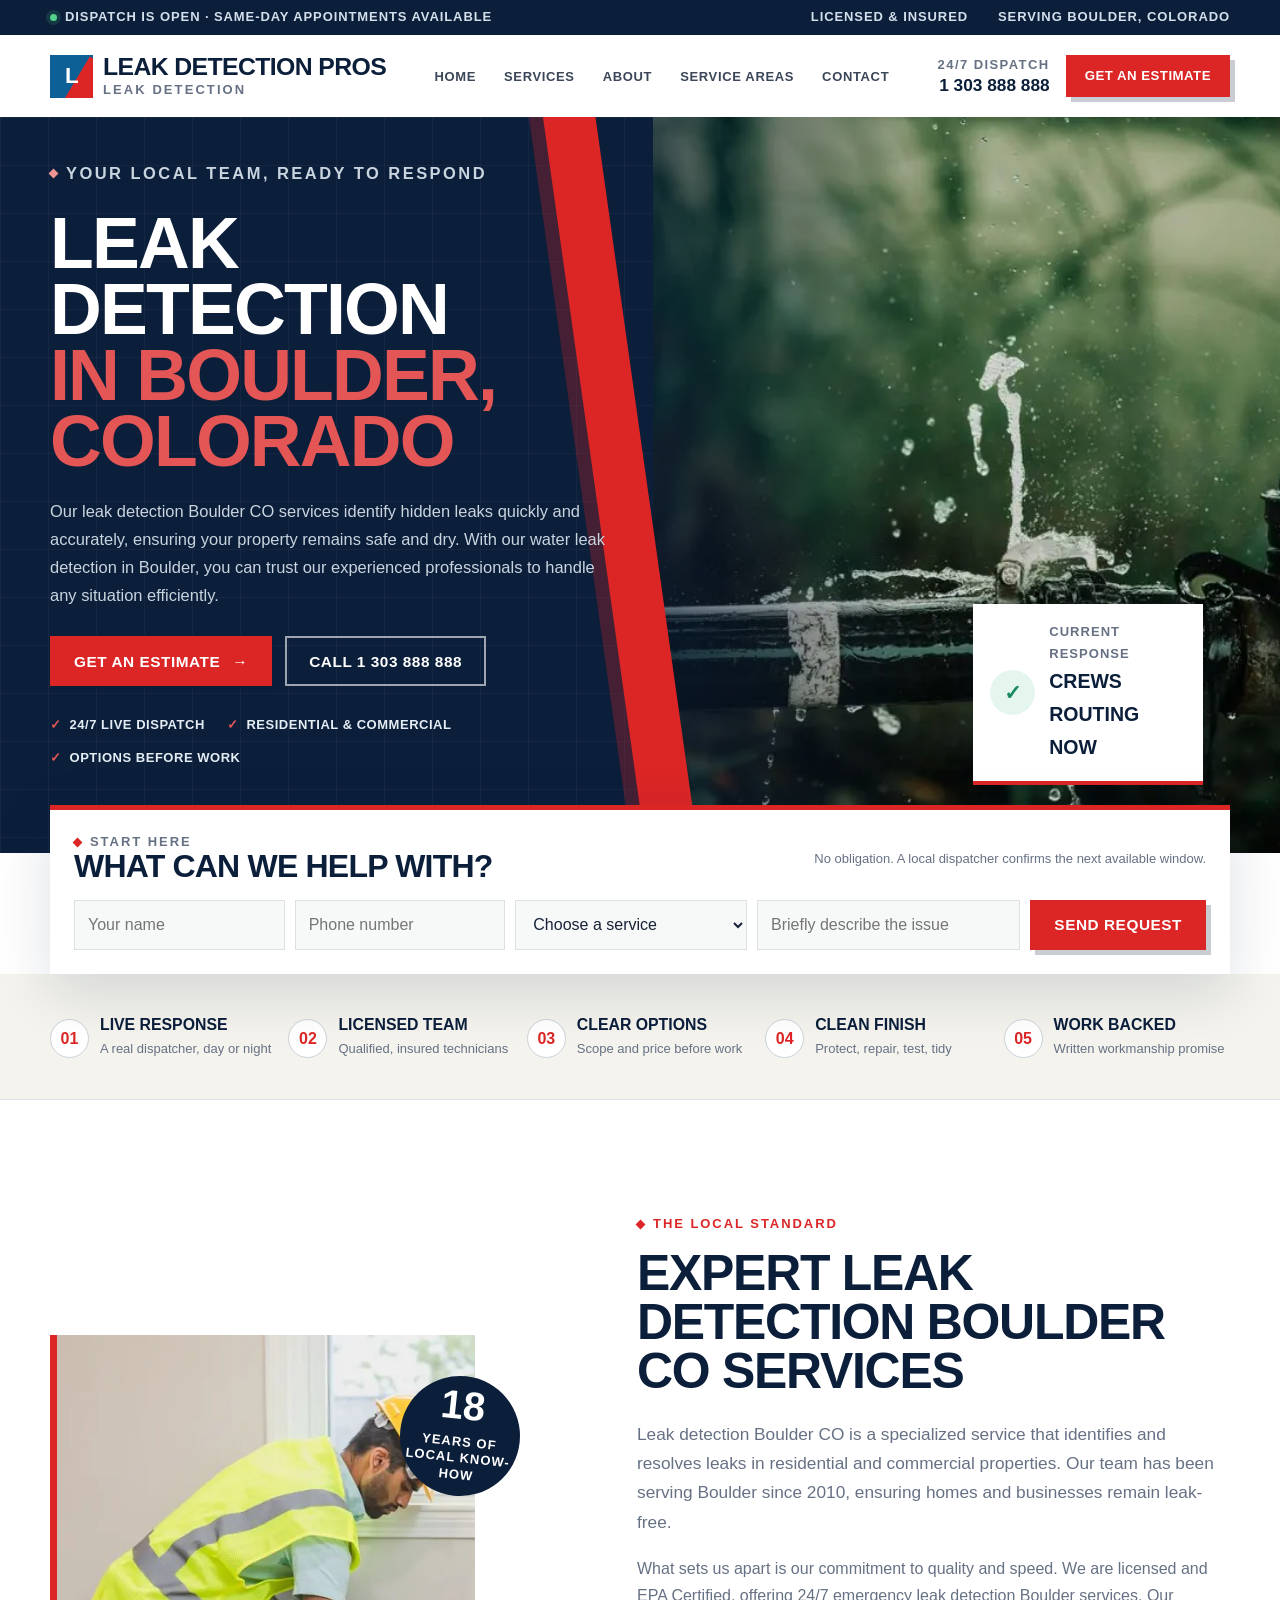
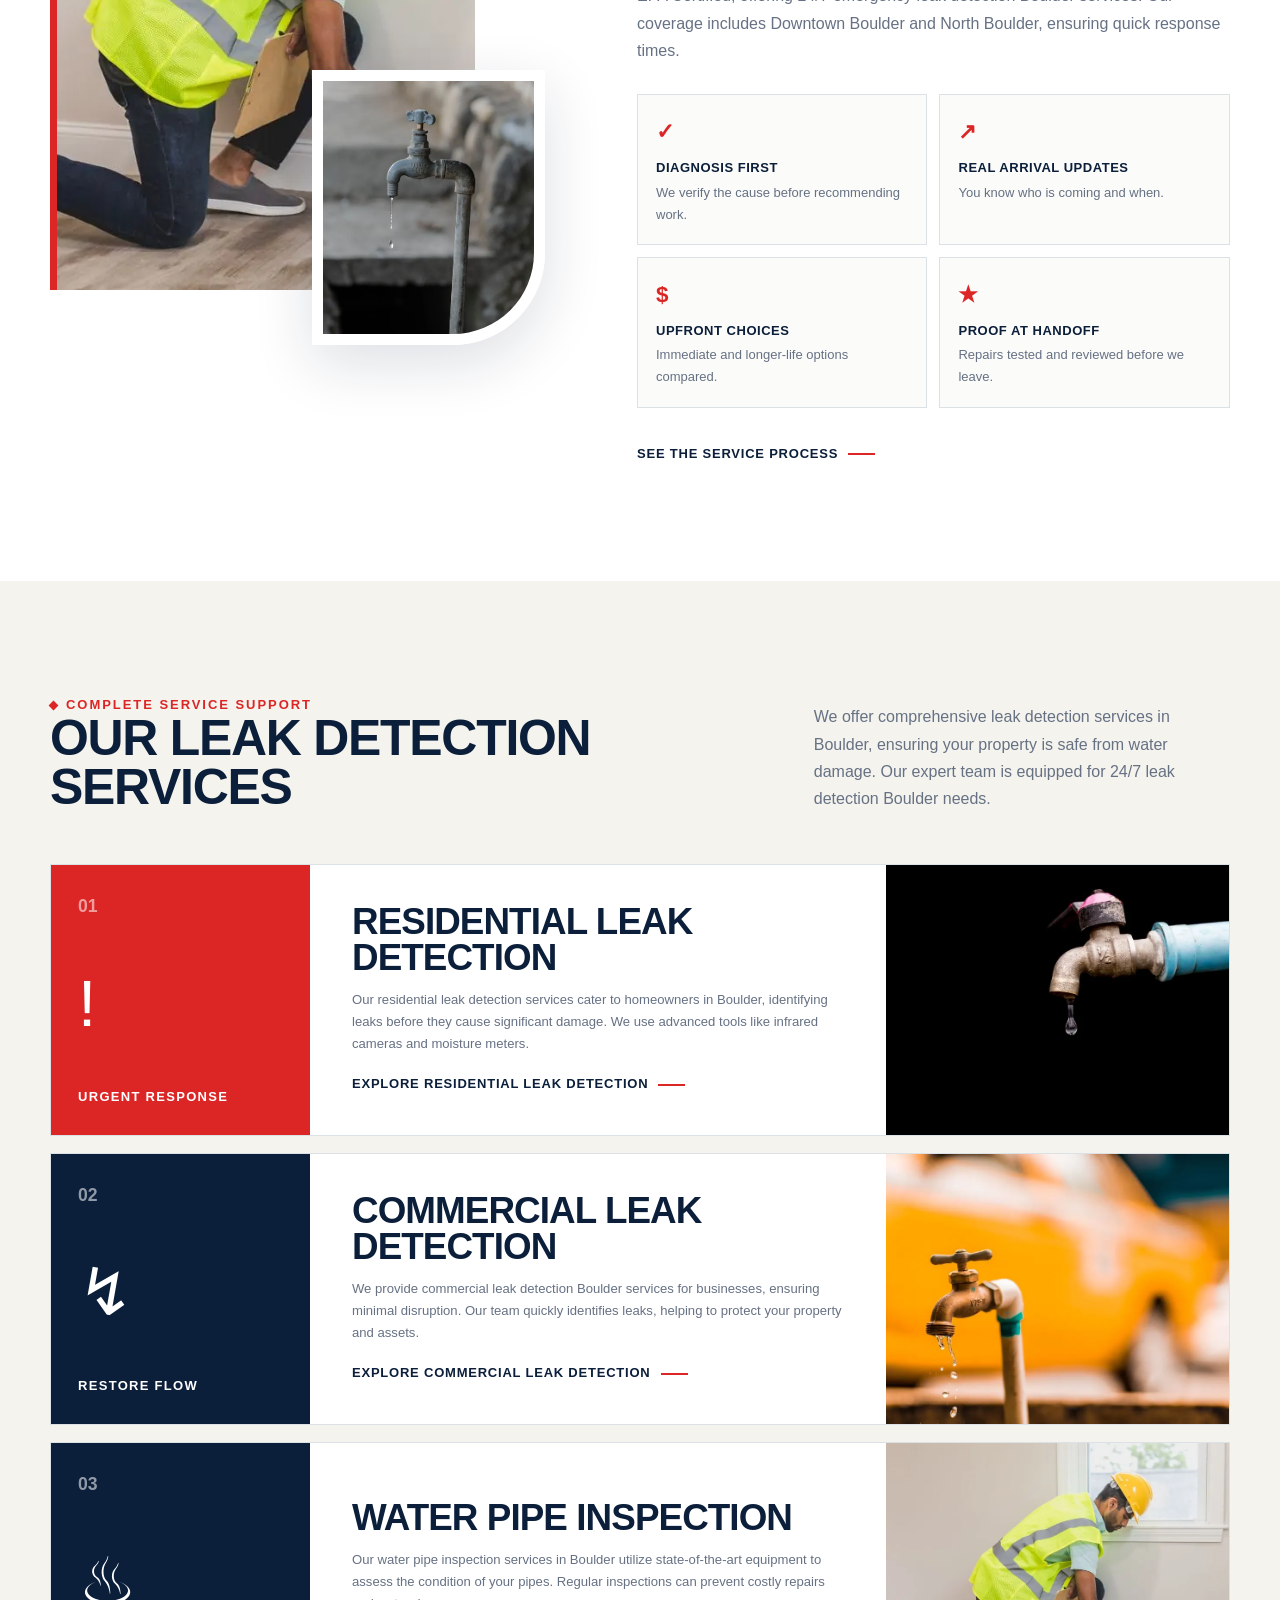
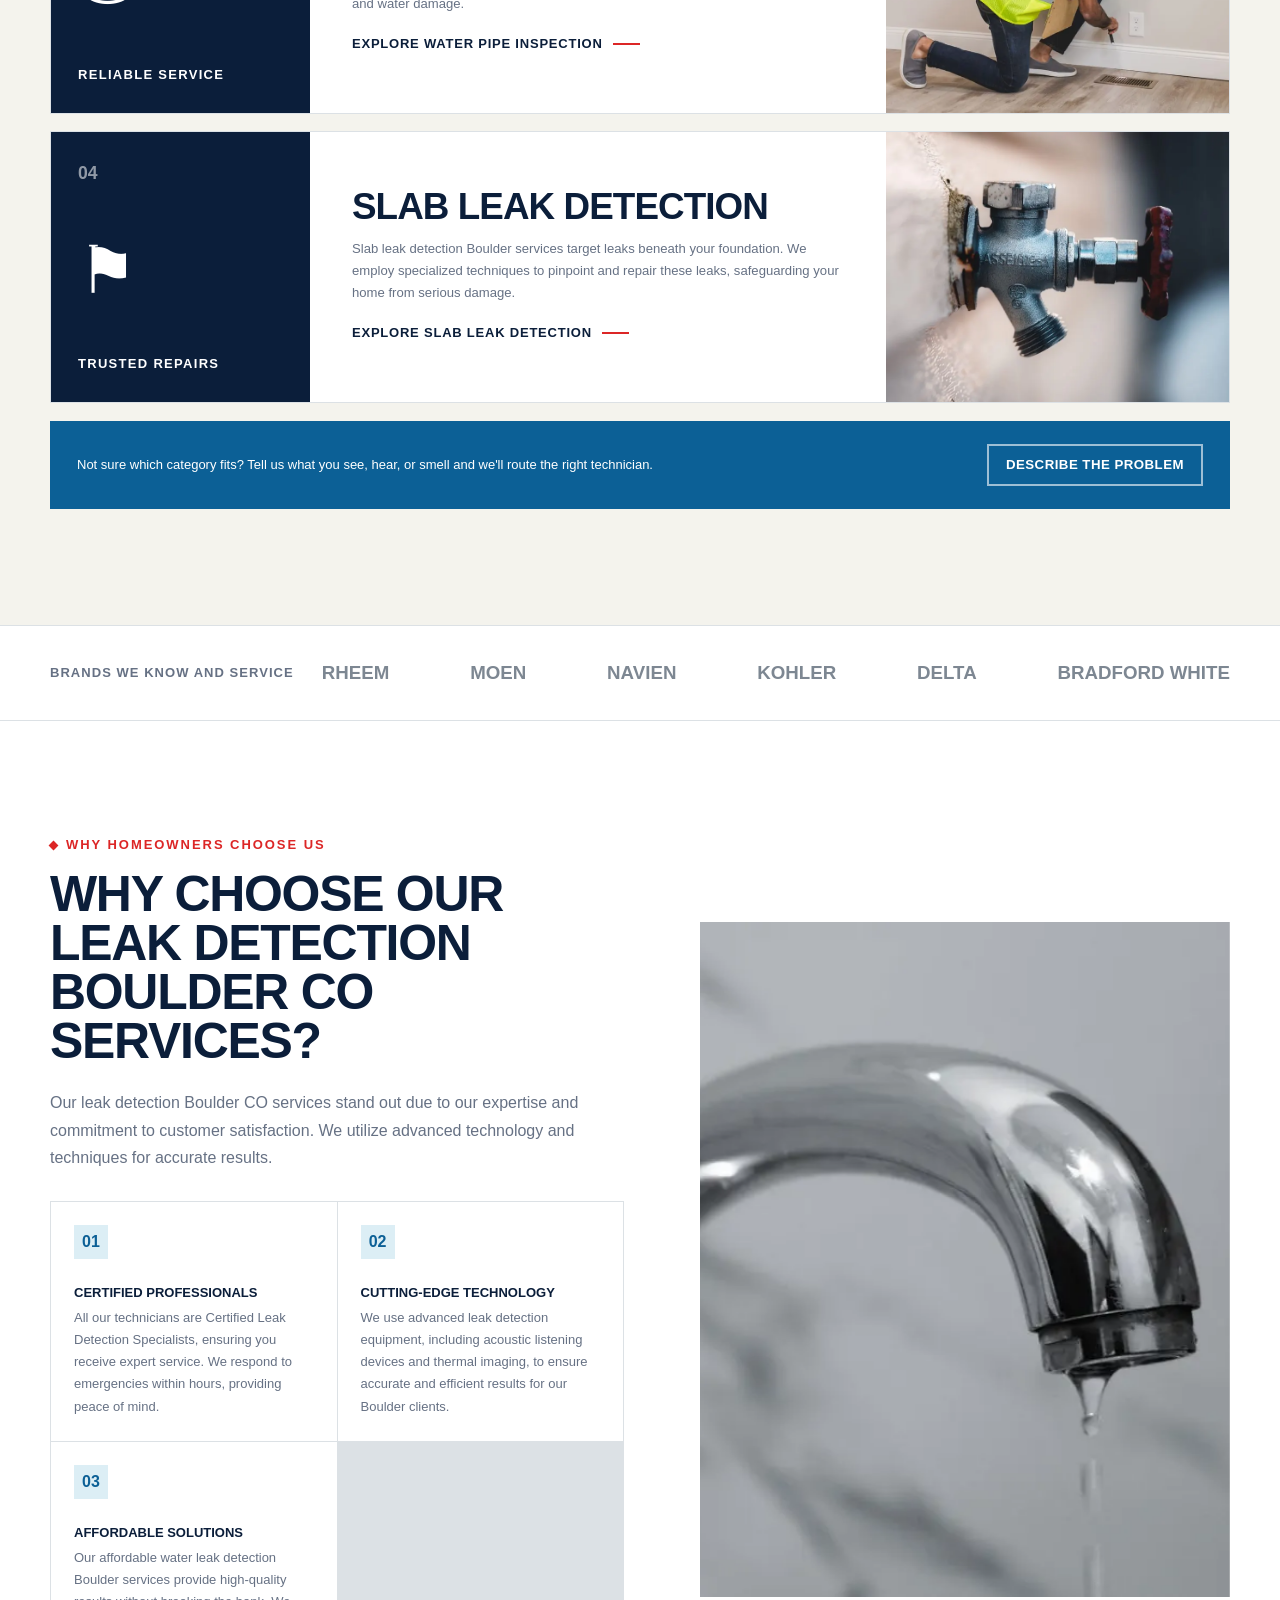
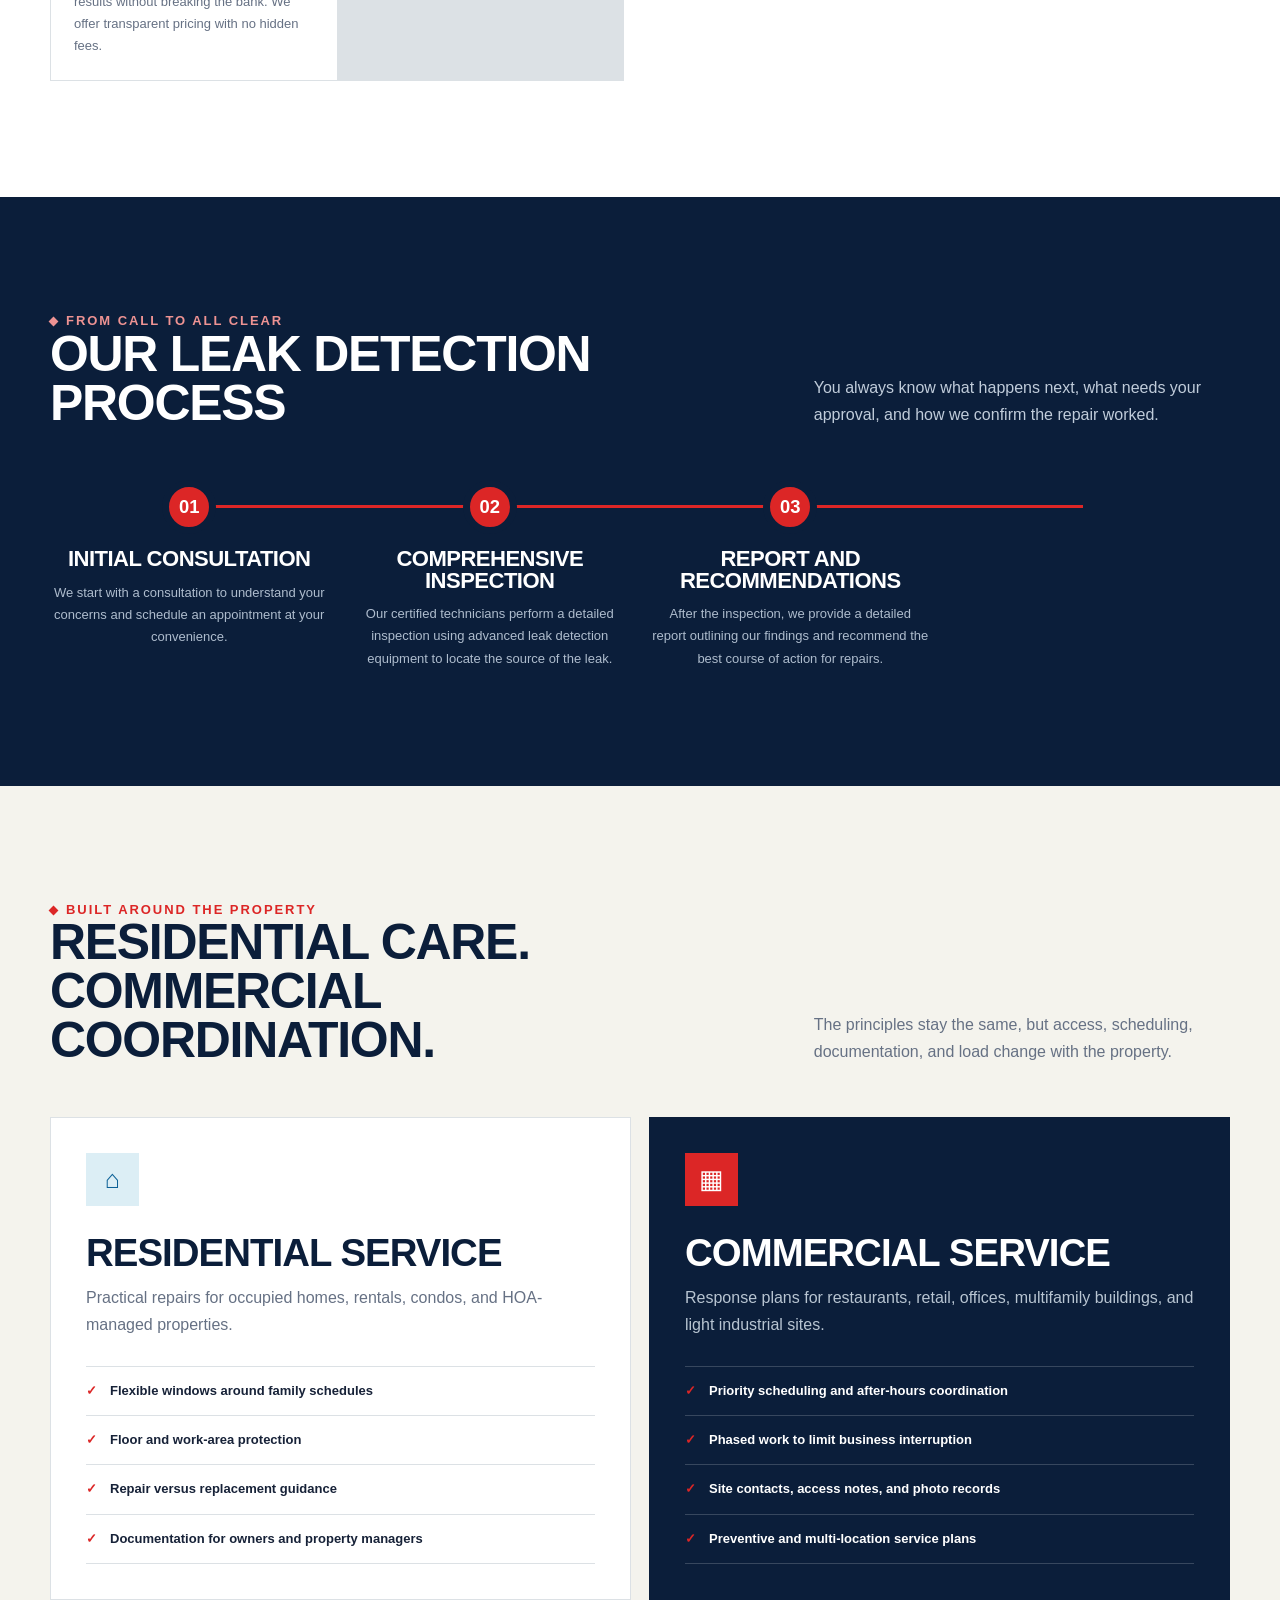
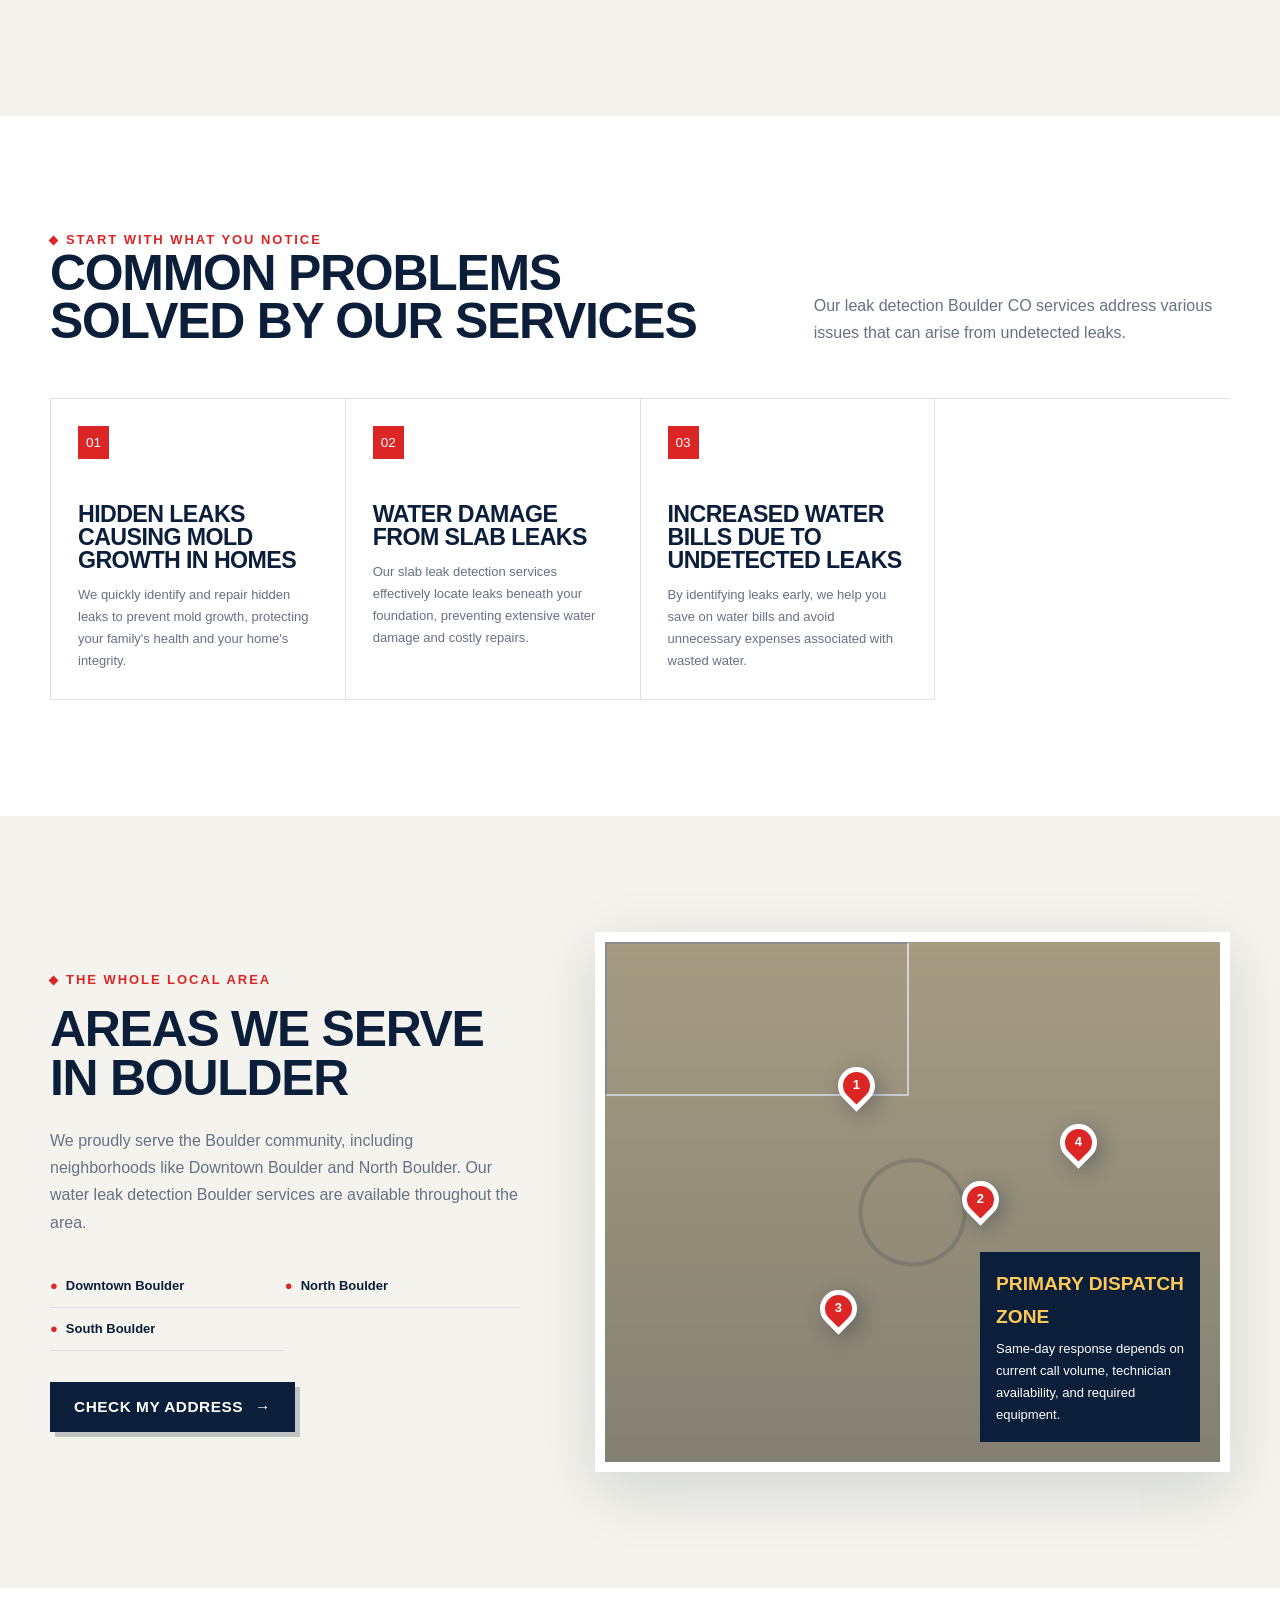
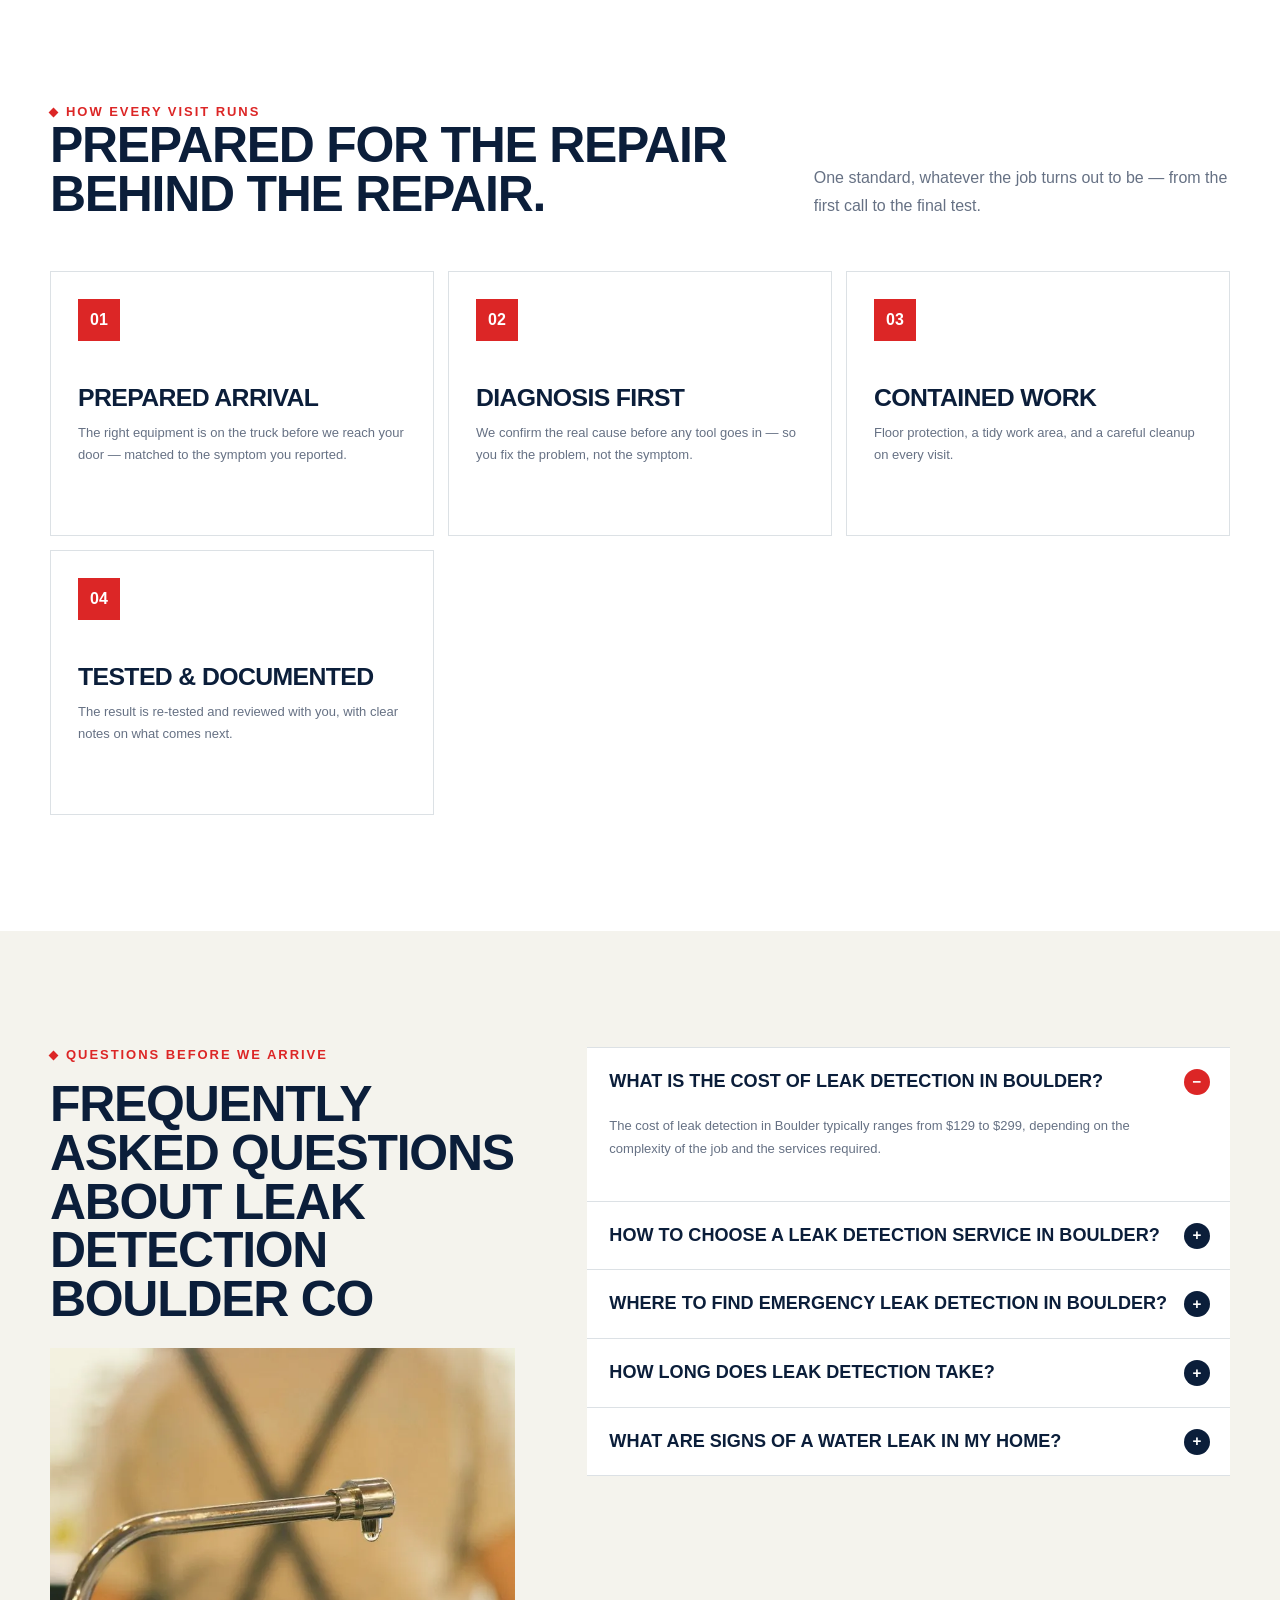
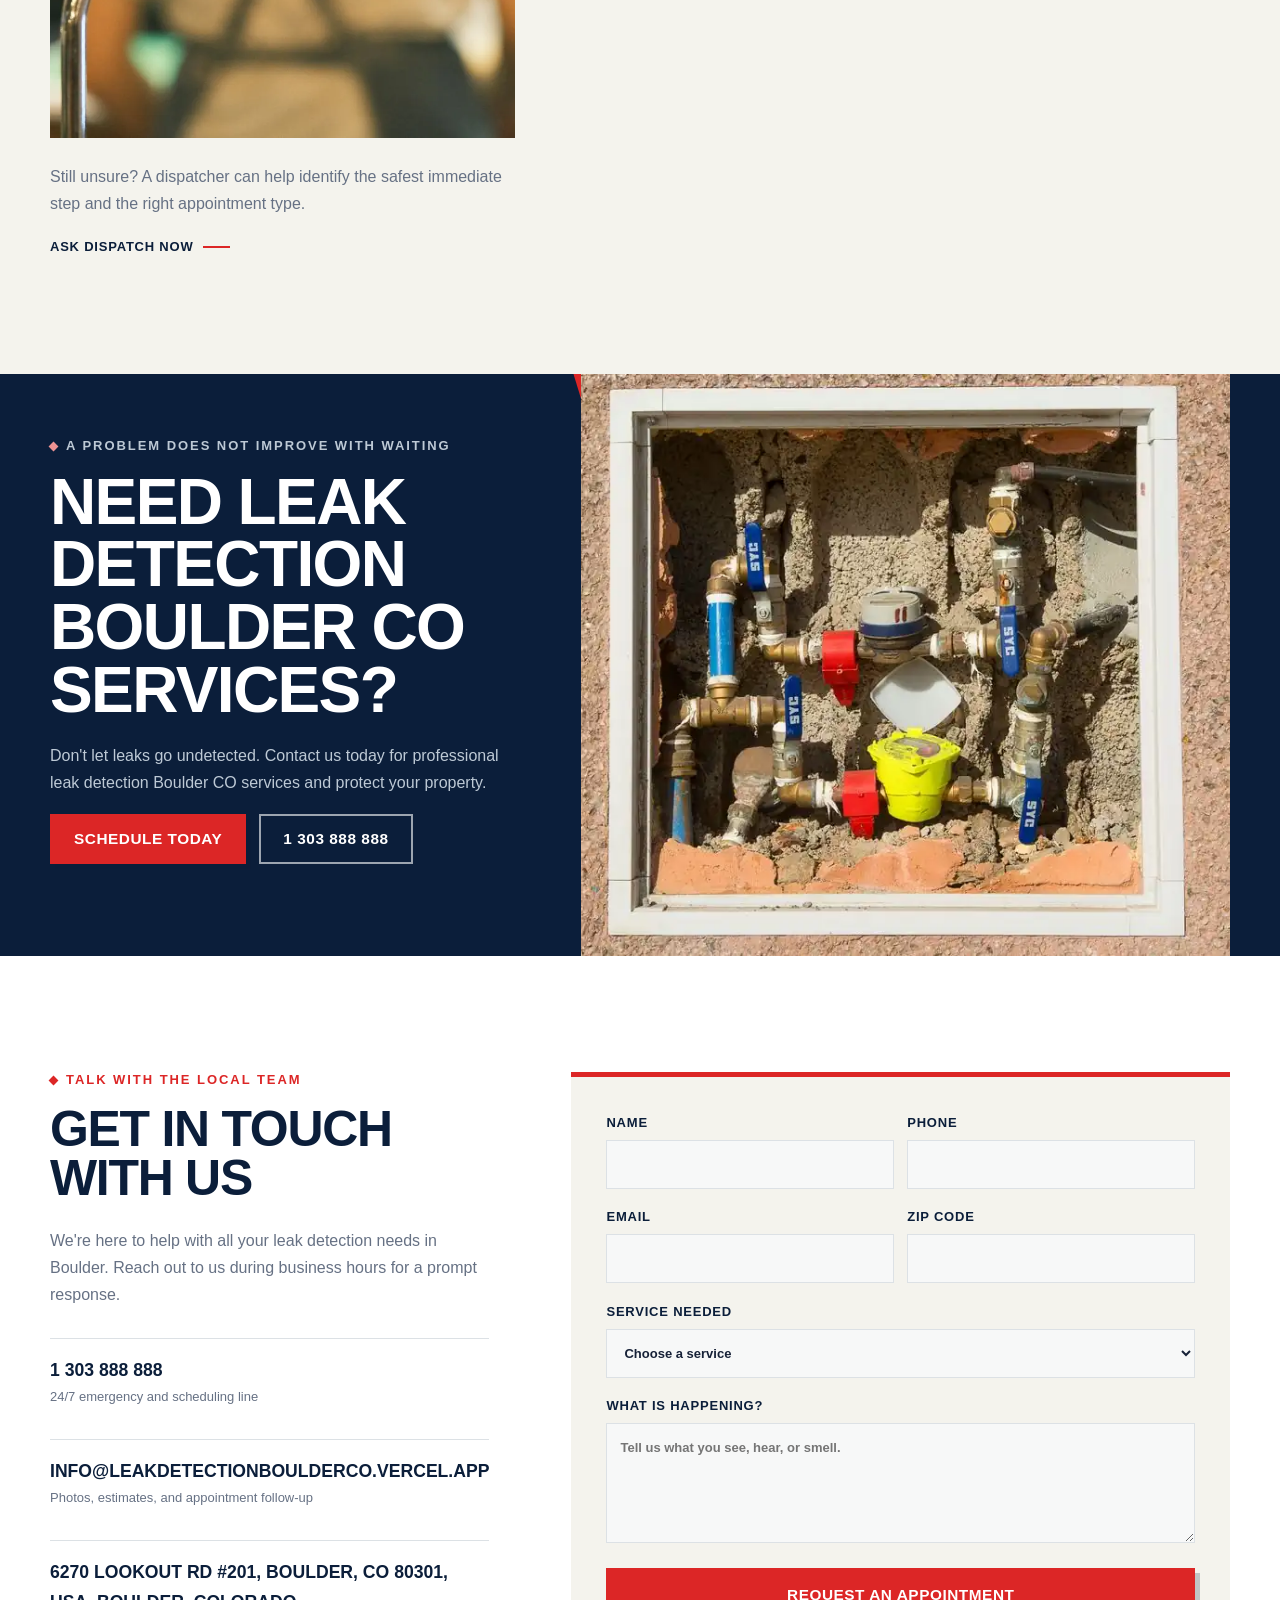
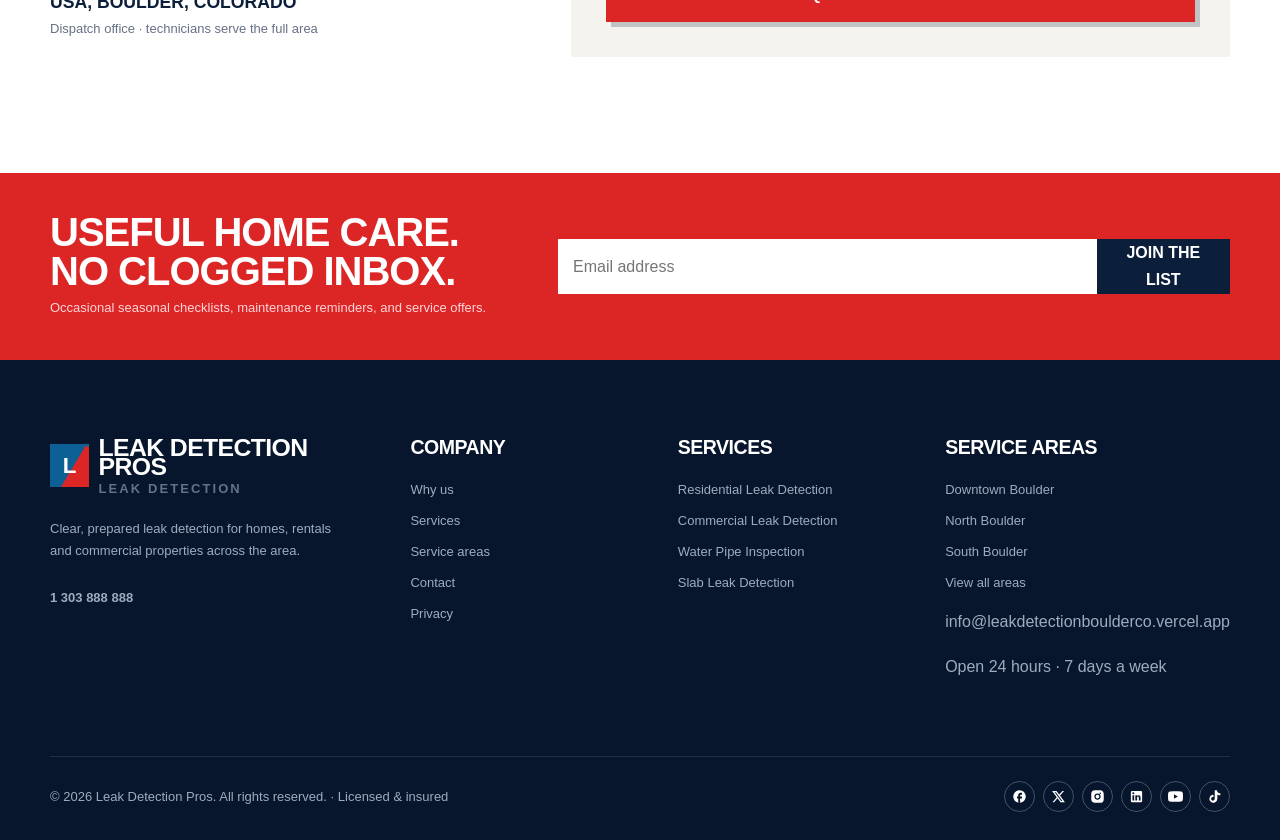
==== commit 7e0b6d17: "Add files via upload" ====
--- a/index.html
+++ b/index.html
@@ -1,748 +1,643 @@
-<!doctype html>
-<html lang="en" class="scroll-smooth">
-  <head>
-    <meta name="google-site-verification" content="osVU0XmLqCDQNjfjllSvHSuJmwJIkAvHh_i6Pwz9bLI" />
-    <meta charset="UTF-8" />
-    <meta name="viewport" content="width=device-width, initial-scale=1.0" />
-    <title>Leak Detection Boulder CO | Water Leak Detection in Boulder</title>
-    <meta name="description" content="For expert leak detection Boulder CO, trust our team for reliable water leak detection in Boulder. Contact us for prompt service and peace of mind.">
-    <meta name="author" content="Leak Detection Pros">
-    <meta name="robots" content="index, follow">
-    <link rel="canonical" href="https://leakdetectionboulderco.vercel.app">
-    
-    <script type="application/ld+json">
-{
-  "@context": "https://schema.org",
-  "@type": "LocalBusiness",
-  "@id": "https://leakdetectionboulderco.vercel.app/#localbusiness",
-  "name": "Leak Detection Pros",
-  "url": "https://leakdetectionboulderco.vercel.app/",
-  "telephone": "1 303 888 888",
-  "description": "Leak detection Boulder CO is a specialized service that identifies and resolves leaks in residential and commercial properties. Our team has been serving Boulder since 2010, ensuring homes and businesses remain leak-free.",
-  "address": {
-    "@type": "PostalAddress",
-    "streetAddress": "6270 Lookout Rd #201, Boulder, CO 80301, USA",
-    "addressLocality": "Boulder",
-    "addressRegion": "Colorado",
-    "postalCode": "80302",
-    "addressCountry": "US"
-  },
-  "geo": {
-    "@type": "GeoCoordinates",
-    "latitude": "40.0150",
-    "longitude": "-105.2705"
-  },
-  "areaServed": [
-    {
-      "@type": "AdministrativeArea",
-      "name": "Downtown Boulder"
-    },
-    {
-      "@type": "AdministrativeArea",
-      "name": "North Boulder"
-    },
-    {
-      "@type": "AdministrativeArea",
-      "name": "South Boulder"
-    }
-  ],
-  "hasOfferCatalog": {
-    "@type": "OfferCatalog",
-    "name": "Leak Detection Pros Services",
-    "itemListElement": [
-      {
-        "@type": "Offer",
-        "itemOffered": {
-          "@type": "Service",
-          "name": "Residential Leak Detection",
-          "provider": {
-            "@type": "LocalBusiness",
-            "@id": "https://leakdetectionboulderco.vercel.app/#localbusiness"
-          }
-        }
-      },
-      {
-        "@type": "Offer",
-        "itemOffered": {
-          "@type": "Service",
-          "name": "Commercial Leak Detection",
-          "provider": {
-            "@type": "LocalBusiness",
-            "@id": "https://leakdetectionboulderco.vercel.app/#localbusiness"
-          }
-        }
-      },
-      {
-        "@type": "Offer",
-        "itemOffered": {
-          "@type": "Service",
-          "name": "Water Pipe Inspection",
-          "provider": {
-            "@type": "LocalBusiness",
-            "@id": "https://leakdetectionboulderco.vercel.app/#localbusiness"
-          }
-        }
-      },
-      {
-        "@type": "Offer",
-        "itemOffered": {
-          "@type": "Service",
-          "name": "Slab Leak Detection",
-          "provider": {
-            "@type": "LocalBusiness",
-            "@id": "https://leakdetectionboulderco.vercel.app/#localbusiness"
-          }
-        }
-      }
-    ]
-  },
-  "openingHoursSpecification": [
-    {
-      "@type": "OpeningHoursSpecification",
-      "dayOfWeek": [
-        "Monday",
-        "Tuesday",
-        "Wednesday",
-        "Thursday",
-        "Friday"
-      ],
-      "opens": "08:00",
-      "closes": "18:00"
-    }
-  ],
-  "priceRange": "$",
-  "aggregateRating": {
-    "@type": "AggregateRating",
-    "ratingValue": "4.8",
-    "reviewCount": 6,
-    "bestRating": "5",
-    "worstRating": "1"
-  },
-  "review": [
-    {
-      "@type": "Review",
-      "author": {
-        "@type": "Person",
-        "name": "A. Martinez"
-      },
-      "reviewRating": {
-        "@type": "Rating",
-        "ratingValue": "5",
-        "bestRating": "5",
-        "worstRating": "1"
-      },
-      "reviewBody": "I had a slab leak that was causing major issues in my basement. The team was quick to identify the problem and provided a clear plan for repair. Highly recommend!"
-    },
-    {
-      "@type": "Review",
-      "author": {
-        "@type": "Person",
-        "name": "J. Lee"
-      },
-      "reviewRating": {
-        "@type": "Rating",
-        "ratingValue": "5",
-        "bestRating": "5",
-        "worstRating": "1"
-      },
-      "reviewBody": "Their leak detection service was prompt and professional. They found a hidden leak in my kitchen that I had no idea was there. Great service!"
-    },
-    {
-      "@type": "Review",
-      "author": {
-        "@type": "Person",
-        "name": "R. Singh"
-      },
-      "reviewRating": {
-        "@type": "Rating",
-        "ratingValue": "4",
-        "bestRating": "5",
-        "worstRating": "1"
-      },
-      "reviewBody": "I called them for an emergency leak detection and was impressed with their quick response. They resolved the issue efficiently and at a fair price."
-    },
-    {
-      "@type": "Review",
-      "author": {
-        "@type": "Person",
-        "name": "K. Johnson"
-      },
-      "reviewRating": {
-        "@type": "Rating",
-        "ratingValue": "5",
-        "bestRating": "5",
-        "worstRating": "1"
-      },
-      "reviewBody": "The team used advanced technology to find a leak in my irrigation system. They were knowledgeable and explained everything clearly."
-    },
-    {
-      "@type": "Review",
-      "author": {
-        "@type": "Person",
-        "name": "M. Thompson"
-      },
-      "reviewRating": {
-        "@type": "Rating",
-        "ratingValue": "5",
-        "bestRating": "5",
-        "worstRating": "1"
-      },
-      "reviewBody": "I was worried about a leak in my walls. They came out quickly and found it using infrared technology. Very satisfied with their work!"
-    },
-    {
-      "@type": "Review",
-      "author": {
-        "@type": "Person",
-        "name": "T. Nguyen"
-      },
-      "reviewRating": {
-        "@type": "Rating",
-        "ratingValue": "5",
-        "bestRating": "5",
-        "worstRating": "1"
-      },
-      "reviewBody": "Affordable and reliable service! They detected a leak that was causing my water bill to skyrocket. Thank you for the great service!"
-    }
-  ]
-}
-</script>
-<script type="application/ld+json">
-{
-  "@context": "https://schema.org",
-  "@type": "FAQPage",
-  "mainEntity": [
-    {
-      "@type": "Question",
-      "name": "What is the cost of leak detection in Boulder?",
-      "acceptedAnswer": {
-        "@type": "Answer",
-        "text": "The cost of leak detection in Boulder typically ranges from $129 to $299, depending on the complexity of the job and the services required."
-      }
-    },
-    {
-      "@type": "Question",
-      "name": "How to choose a leak detection service in Boulder?",
-      "acceptedAnswer": {
-        "@type": "Answer",
-        "text": "To choose a leak detection service in Boulder, look for certified professionals with good reviews, advanced technology, and transparent pricing."
-      }
-    },
-    {
-      "@type": "Question",
-      "name": "Where to find emergency leak detection in Boulder?",
-      "acceptedAnswer": {
-        "@type": "Answer",
-        "text": "Emergency leak detection services in Boulder can be found through local listings or by contacting us directly for immediate assistance."
-      }
-    },
-    {
-      "@type": "Question",
-      "name": "How long does leak detection take?",
-      "acceptedAnswer": {
-        "@type": "Answer",
-        "text": "Most leak detection jobs in Boulder take between one to three hours, depending on the size of the property and the complexity of the leak."
-      }
-    },
-    {
-      "@type": "Question",
-      "name": "What are signs of a water leak in my home?",
-      "acceptedAnswer": {
-        "@type": "Answer",
-        "text": "Signs of a water leak include unexplained water bills, damp spots on walls or ceilings, and the sound of running water when no taps are on."
-      }
-    }
-  ]
-}
-</script>
-    <meta property="og:type" content="website">
-    <meta property="og:title" content="Leak Detection Boulder CO | Water Leak Detection in Boulder">
-    <meta property="og:description" content="For expert leak detection Boulder CO, trust our team for reliable water leak detection in Boulder. Contact us for prompt service and peace of mind.">
-    <meta property="og:url" content="https://leakdetectionboulderco.vercel.app/">
-    <link rel="icon" href="data:image/svg+xml,%3Csvg%20xmlns=%27http://www.w3.org/2000/svg%27%20viewBox=%270%200%2032%2032%27%3E%3Crect%20width=%2732%27%20height=%2732%27%20fill=%27%230b1e3a%27/%3E%3Crect%20x=%2719%27%20y=%2719%27%20width=%2713%27%20height=%2713%27%20fill=%27%23DC2626%27/%3E%3Ctext%20x=%2714%27%20y=%2723%27%20font-family=%27Arial,sans-serif%27%20font-size=%2719%27%20font-weight=%27700%27%20fill=%27%23ffffff%27%20text-anchor=%27middle%27%3EL%3C/text%3E%3C/svg%3E" type="image/svg+xml" />
-    <link rel="preload" as="image" href="assets/images/gen/leak-detection-pros-technician-at-work-5cbe73a4.webp" fetchpriority="high" />
-    <meta name="theme-color" content="#0b1e3a" />
-    <link rel="preconnect" href="https://fonts.googleapis.com" />
-    <link rel="preconnect" href="https://fonts.gstatic.com" crossorigin />
-    <link rel="preload" as="style" href="https://fonts.googleapis.com/css2?family=Archivo+Narrow:wght@600;700&family=Manrope:wght@400;500;600;700;800&display=swap" />
-    <link rel="stylesheet" href="https://fonts.googleapis.com/css2?family=Archivo+Narrow:wght@600;700&family=Manrope:wght@400;500;600;700;800&display=swap" media="print" onload="this.media='all'" />
-    <link rel="stylesheet" href="assets/global.css" />
-    <noscript><link rel="stylesheet" href="https://fonts.googleapis.com/css2?family=Archivo+Narrow:wght@600;700&family=Manrope:wght@400;500;600;700;800&display=swap" /><style>[data-sal]{opacity:1 !important;transform:none !important;}</style></noscript>
-  <!--rl-leads--><script>window.__RL_LEADS={siteId:"6aad7556c2e1089cd0b02207",apiBase:"https://ranklocal.cc",turnstileSiteKey:""};</script><script>
-(function(){
-  function cfg(){
-    var c=window.__RL_LEADS||{};
-    var base=String(c.apiBase||''); var siteId=String(c.siteId||'');
-    if(base.indexOf('http')!==0) return null;
-    if(!siteId||siteId.indexOf('{{')!==-1) return null;
-    var key=String(c.turnstileSiteKey||''); if(key.indexOf('{{')!==-1) key='';
-    while(base.length&&base.charAt(base.length-1)==='/') base=base.slice(0,-1);
-    return {apiBase:base,siteId:siteId,ts:key};
-  }
-  var C=cfg(); if(!C) return;
-  var TS={loading:false,loaded:false,q:[]};
-  function loadTs(cb){
-    if(TS.loaded&&window.turnstile) return cb();
-    TS.q.push(cb); if(TS.loading) return; TS.loading=true;
-    window.__rlTsReady=function(){TS.loaded=true;TS.q.forEach(function(f){f();});TS.q=[];};
-    var s=document.createElement('script');
-    s.src='https://challenges.cloudflare.com/turnstile/v0/api.js?onload=__rlTsReady&render=explicit';
-    s.async=true; s.defer=true; document.head.appendChild(s);
-  }
-  function mountTs(form){
-    if(!C.ts||form.__rlTs) return; form.__rlTs=true;
-    var box=document.createElement('div'); box.className='rl-turnstile'; box.style.margin='10px 0';
-    var sb=form.querySelector('button[type=submit],input[type=submit]');
-    if(sb&&sb.parentNode) sb.parentNode.insertBefore(box,sb); else form.appendChild(box);
-    loadTs(function(){ try{ window.turnstile.render(box,{sitekey:C.ts,size:'flexible'}); }catch(e){} });
-  }
-  function ensureHp(form){
-    if(form.querySelector('[name=_hp]')) return;
-    var i=document.createElement('input'); i.type='text'; i.name='_hp'; i.tabIndex=-1;
-    i.setAttribute('autocomplete','off'); i.setAttribute('aria-hidden','true');
-    i.style.cssText='position:absolute;left:-9999px;width:1px;height:1px;opacity:0;pointer-events:none';
-    form.appendChild(i);
-  }
-  function setup(){
-    var forms=document.querySelectorAll('form[data-rl-lead]');
-    for(var i=0;i<forms.length;i++){ (function(f){
-      ensureHp(f);
-      if(C.ts){ f.addEventListener('focusin',function(){mountTs(f);},{once:true}); }
-    })(forms[i]); }
-  }
-  if(document.readyState==='loading') document.addEventListener('DOMContentLoaded',setup); else setup();
-  document.addEventListener('submit',function(e){
-    var f=e.target;
-    if(!f||!f.matches||!f.matches('form[data-rl-lead]')) return;
-    var hp=f.querySelector('[name=_hp]'); if(hp&&hp.value) return;
-    var data={}; var els=f.querySelectorAll('input,textarea,select');
-    for(var i=0;i<els.length;i++){ var el=els[i]; var n=el.name;
-      if(!n||n==='_hp'||n==='cf-turnstile-response') continue; data[n]=el.value; }
-    data.pageUrl=window.location.href;
-    var tok=f.querySelector('[name=cf-turnstile-response]'); if(tok&&tok.value) data.turnstileToken=tok.value;
-    try{ fetch(C.apiBase+'/api/leads/'+encodeURIComponent(C.siteId),{method:'POST',headers:{'Content-Type':'application/json'},body:JSON.stringify(data),keepalive:true}).catch(function(){}); }catch(_e){}
-  },true);
-})();
-</script>
-</head>
-  <body id="top">
-    <a class="skip-link" href="#main-content">Skip to content</a>
-    
-<div id="navbar-container">
-  <header class="site-header">
-    <div class="utility-bar">
-      <div class="shell utility-inner">
-        <p><span class="live-dot"></span>Dispatch is open &middot; same-day appointments available</p>
-        <div><span>Licensed &amp; insured</span><span>Serving Boulder, Colorado</span></div>
-      </div>
-    </div>
-    <div class="shell main-nav">
-      <a class="brand" href="/" aria-label="Leak Detection Pros home">
-        <span class="brand-mark"><b>L</b></span>
-        <span>Leak Detection Pros<small>LEAK DETECTION</small></span>
-      </a>
-      <button class="nav-toggle" type="button" aria-expanded="false" aria-controls="primary-navigation">
-        <span></span><span></span><span></span><b class="sr-only">Toggle menu</b>
-      </button>
-      <nav class="nav-links" id="primary-navigation" aria-label="Primary navigation">
-        <a href="/">Home</a>
-        <a href="services">Services</a>
-        <a href="about">About</a>
-        <a href="locations">Service areas</a>
-        
-        <a href="contact">Contact</a>
-      </nav>
-      <div class="nav-actions">
-        <a class="nav-phone" href="tel:1303888888"><small>24/7 dispatch</small>1 303 888 888</a>
-        <a class="button button-small" href="tel:1303888888">Get an estimate</a>
-      </div>
-    </div>
-  </header>
-</div>
-    <main id="main-content">
-      
-<div id="hero-container">
-  <section class="hero">
-    <div class="hero-visual" data-media-slot="homepage-hero">
-      <img src="assets/images/gen/leak-detection-pros-technician-at-work-5cbe73a4.webp" alt="Leak Detection Pros technician at work" />
-    </div>
-    <div class="shell hero-grid">
-      <div class="hero-copy" data-sal="slide-up" data-sal-duration="650">
-        <p class="eyebrow eyebrow-light">Your local team, ready to respond</p>
-        <h1>leak detection<br /><span>in Boulder, Colorado</span></h1>
-        <p>Our leak detection Boulder CO services identify hidden leaks quickly and accurately, ensuring your property remains safe and dry. With our water leak detection in Boulder, you can trust our experienced professionals to handle any situation efficiently.</p>
-        <div class="hero-actions">
-          <a class="button" href="tel:1303888888">Get a Free Estimate <span>&#8594;</span></a>
-          <a class="button button-outline" href="tel:1303888888">Call 1 303 888 888</a>
-        </div>
-        <ul class="hero-points"><li>24/7 live dispatch</li><li>Residential &amp; commercial</li><li>Options before work</li></ul>
-      </div>
-    </div>
-    <div class="arrival-card">
-      <b>&#10003;</b>
-      <div><span>Current response</span><strong>Crews routing now</strong></div>
-    </div>
-  </section>
-</div>
-      
-<div id="request-rail-container">
-  <div class="request-rail" id="request">
-    <div class="shell request-panel">
-      <div class="request-panel-head">
-        <div><p class="eyebrow">Start here</p><h2>What can we help with?</h2></div>
-        <p>No obligation. A local dispatcher confirms the next available window.</p>
-      </div>
-      <form class="inline-form" id="hero-request-form" data-rl-lead><input type="text" name="_hp" tabindex="-1" autocomplete="off" class="rl-hp" aria-hidden="true" />
-        <input type="text" name="name" aria-label="Your name" placeholder="Your name" required />
-        <input type="tel" name="phone" aria-label="Phone number" placeholder="Phone number" required />
-        <select name="service" aria-label="Service needed" required><option value="">Choose a service</option><option>Residential Leak Detection</option><option>Commercial Leak Detection</option><option>Water Pipe Inspection</option><option>Slab Leak Detection</option></select>
-        <input type="text" name="message" aria-label="Briefly describe the issue" placeholder="Briefly describe the issue" />
-        <button class="button" type="submit">Send request</button>
-      </form>
-      <p class="form-success" role="status" aria-live="polite">Thanks — your request is in. Dispatch will contact you shortly.</p>
-    </div>
-  </div>
-</div>
-      
-<div id="trust-strip-container">
-  <section class="trust-rail" aria-label="Service assurances">
-    <div class="shell trust-grid">
-      <article><b>01</b><div><strong>Live response</strong><span>A real dispatcher, day or night</span></div></article><article><b>02</b><div><strong>Licensed team</strong><span>Qualified, insured technicians</span></div></article><article><b>03</b><div><strong>Clear options</strong><span>Scope and price before work</span></div></article><article><b>04</b><div><strong>Clean finish</strong><span>Protect, repair, test, tidy</span></div></article><article><b>05</b><div><strong>Work backed</strong><span>Written workmanship promise</span></div></article>
-    </div>
-  </section>
-</div>
-      
-<div id="about-container">
-  <section class="section about-section" id="about">
-    <div class="shell about-grid">
-      <div class="image-stack" data-sal="slide-right" data-sal-duration="600">
-        <div class="image-stack-main" data-media-slot="about-primary"><img src="assets/images/gen/leak-detection-pros-technician-on-site-1895678c.webp" alt="Leak Detection Pros technician on site" loading="lazy" /></div>
-        <div class="image-stack-small" data-media-slot="about-secondary"><img src="assets/images/gen/technician-using-tools-during-a-service-visit-79f5216c.webp" alt="Technician using tools during a service visit" loading="lazy" /></div>
-        <div class="image-stack-note"><div><strong>18</strong><span>years of local know-how</span></div></div>
-      </div>
-      <div class="about-copy" data-sal="slide-left" data-sal-duration="600">
-        <p class="eyebrow">The local standard</p>
-        <h2>Expert Leak Detection Boulder CO Services</h2>
-        <p class="lede">Leak detection Boulder CO is a specialized service that identifies and resolves leaks in residential and commercial properties. Our team has been serving Boulder since 2010, ensuring homes and businesses remain leak-free.</p>
-        <p>What sets us apart is our commitment to quality and speed. We are licensed and EPA Certified, offering 24/7 emergency leak detection Boulder services. Our coverage includes Downtown Boulder and North Boulder, ensuring quick response times.</p>
-        <div class="promise-grid">
-          <article><b>&#10003;</b><strong>Diagnosis first</strong><span>We verify the cause before recommending work.</span></article><article><b>&#8599;</b><strong>Real arrival updates</strong><span>You know who is coming and when.</span></article><article><b>$</b><strong>Upfront choices</strong><span>Immediate and longer-life options compared.</span></article><article><b>&#9733;</b><strong>Proof at handoff</strong><span>Repairs tested and reviewed before we leave.</span></article>
-        </div>
-        <a class="text-link" href="#process">See the service process</a>
-      </div>
-    </div>
-  </section>
-</div>
-      <!-- RL-AUTO:services-section START -->
-
-<div id="services-container">
-  <section class="section services-section" id="services">
-    <div class="shell">
-      <div class="section-head">
-        <div><p class="eyebrow">Complete service support</p><h2>Our Leak Detection Services</h2></div>
-        <p>We offer comprehensive leak detection services in Boulder, ensuring your property is safe from water damage. Our expert team is equipped for 24/7 leak detection Boulder needs.</p>
-      </div>
-      <div class="service-list">
-        
-        <a class="service-row" href="residential-leak-detection" data-sal="slide-up" data-sal-duration="520">
-          <div class="service-row-index"><b>01</b><span>!</span><small>Urgent response</small></div>
-          <div class="service-row-copy">
-            <h3>Residential Leak Detection</h3>
-            <p>Our residential leak detection services cater to homeowners in Boulder, identifying leaks before they cause significant damage. We use advanced tools like infrared cameras and moisture meters.</p>
-            
-            <span class="text-link">Explore Residential Leak Detection</span>
-          </div>
-          <div class="service-row-media" data-media-slot="service-residential-leak-detection"><img src="assets/images/gen/residential-leak-detection-46c53a9f.webp" alt="Residential Leak Detection" loading="lazy" /></div>
-        </a>
-        <a class="service-row" href="commercial-leak-detection" data-sal="slide-up" data-sal-duration="520">
-          <div class="service-row-index"><b>02</b><span>&#8623;</span><small>Restore flow</small></div>
-          <div class="service-row-copy">
-            <h3>Commercial Leak Detection</h3>
-            <p>We provide commercial leak detection Boulder services for businesses, ensuring minimal disruption. Our team quickly identifies leaks, helping to protect your property and assets.</p>
-            
-            <span class="text-link">Explore Commercial Leak Detection</span>
-          </div>
-          <div class="service-row-media" data-media-slot="service-commercial-leak-detection"><img src="assets/images/gen/commercial-leak-detection-9a5040a3.webp" alt="Commercial Leak Detection" loading="lazy" /></div>
-        </a>
-        <a class="service-row" href="water-pipe-inspection" data-sal="slide-up" data-sal-duration="520">
-          <div class="service-row-index"><b>03</b><span>&#9832;</span><small>Reliable service</small></div>
-          <div class="service-row-copy">
-            <h3>Water Pipe Inspection</h3>
-            <p>Our water pipe inspection services in Boulder utilize state-of-the-art equipment to assess the condition of your pipes. Regular inspections can prevent costly repairs and water damage.</p>
-            
-            <span class="text-link">Explore Water Pipe Inspection</span>
-          </div>
-          <div class="service-row-media" data-media-slot="service-water-pipe-inspection"><img src="assets/images/gen/leak-detection-pros-technician-on-site-1895678c.webp" alt="Water Pipe Inspection" loading="lazy" /></div>
-        </a>
-        <a class="service-row" href="slab-leak-detection" data-sal="slide-up" data-sal-duration="520">
-          <div class="service-row-index"><b>04</b><span>&#9873;</span><small>Trusted repairs</small></div>
-          <div class="service-row-copy">
-            <h3>Slab Leak Detection</h3>
-            <p>Slab leak detection Boulder services target leaks beneath your foundation. We employ specialized techniques to pinpoint and repair these leaks, safeguarding your home from serious damage.</p>
-            
-            <span class="text-link">Explore Slab Leak Detection</span>
-          </div>
-          <div class="service-row-media" data-media-slot="service-slab-leak-detection"><img src="assets/images/gen/slab-leak-detection-7db8baf1.webp" alt="Slab Leak Detection" loading="lazy" /></div>
-        </a>
-      </div>
-      <div class="service-more"><p>Not sure which category fits? Tell us what you see, hear, or smell and we'll route the right technician.</p><a class="button button-outline button-small" href="tel:1303888888">Describe the problem</a></div>
-    </div>
-  </section>
-</div>
-<!-- RL-AUTO:services-section END -->
-      
-<div id="partner-logos-container">
-  <section class="brand-rail" aria-label="Brands serviced">
-    <div class="shell brand-rail-inner">
-      <p>Brands we know and service</p>
-      <div><span>Rheem</span><span>Moen</span><span>Navien</span><span>Kohler</span><span>Delta</span><span>Bradford White</span></div>
-    </div>
-  </section>
-</div>
-      
-<div id="why-choose-us-container">
-  <section class="section why-section">
-    <div class="shell why-grid">
-      <div class="why-copy">
-        <p class="eyebrow">Why homeowners choose us</p>
-        <h2>Why Choose Our Leak Detection Boulder CO Services?</h2>
-        <p>Our leak detection Boulder CO services stand out due to our expertise and commitment to customer satisfaction. We utilize advanced technology and techniques for accurate results.</p>
-        <div class="reason-list">
-          <article><b>01</b><strong>Certified Professionals</strong><span>All our technicians are Certified Leak Detection Specialists, ensuring you receive expert service. We respond to emergencies within hours, providing peace of mind.</span></article><article><b>02</b><strong>Cutting-Edge Technology</strong><span>We use advanced leak detection equipment, including acoustic listening devices and thermal imaging, to ensure accurate and efficient results for our Boulder clients.</span></article><article><b>03</b><strong>Affordable Solutions</strong><span>Our affordable water leak detection Boulder services provide high-quality results without breaking the bank. We offer transparent pricing with no hidden fees.</span></article>
-        </div>
-      </div>
-      <div class="why-visual" data-media-slot="why-choose-us" data-sal="slide-left" data-sal-duration="600">
-        <img src="assets/images/gen/technician-reviewing-a-repair-plan-833dda2b.webp" alt="Technician reviewing a repair plan" loading="lazy" />
-        <div class="why-score"><strong>4.9</strong><span>Average local rating across hundreds of customer reviews</span></div>
-      </div>
-    </div>
-  </section>
-</div>
-      
-<div id="service-process-container">
-  <section class="section route-section" id="process">
-    <div class="shell">
-      <div class="section-head light">
-        <div><p class="eyebrow eyebrow-light">From call to all clear</p><h2>Our Leak Detection Process</h2></div>
-        <p>You always know what happens next, what needs your approval, and how we confirm the repair worked.</p>
-      </div>
-      <div class="route-grid">
-        <article><b>01</b><h3>Initial Consultation</h3><p>We start with a consultation to understand your concerns and schedule an appointment at your convenience.</p></article><article><b>02</b><h3>Comprehensive Inspection</h3><p>Our certified technicians perform a detailed inspection using advanced leak detection equipment to locate the source of the leak.</p></article><article><b>03</b><h3>Report and Recommendations</h3><p>After the inspection, we provide a detailed report outlining our findings and recommend the best course of action for repairs.</p></article>
-      </div>
-    </div>
-  </section>
-</div>
-      
-<div id="compare-container">
-  <section class="section compare-section">
-    <div class="shell">
-      <div class="section-head">
-        <div><p class="eyebrow">Built around the property</p><h2>Residential care. Commercial coordination.</h2></div>
-        <p>The principles stay the same, but access, scheduling, documentation, and load change with the property.</p>
-      </div>
-      <div class="compare-grid">
-        <article class="compare-card">
-          <div class="compare-icon">&#8962;</div>
-          <h3>Residential service</h3>
-          <p>Practical repairs for occupied homes, rentals, condos, and HOA-managed properties.</p>
-          <ul class="check-list">
-            <li>Flexible windows around family schedules</li>
-            <li>Floor and work-area protection</li>
-            <li>Repair versus replacement guidance</li>
-            <li>Documentation for owners and property managers</li>
-          </ul>
-        </article>
-        <article class="compare-card featured">
-          <div class="compare-icon">&#9638;</div>
-          <h3>Commercial service</h3>
-          <p>Response plans for restaurants, retail, offices, multifamily buildings, and light industrial sites.</p>
-          <ul class="check-list">
-            <li>Priority scheduling and after-hours coordination</li>
-            <li>Phased work to limit business interruption</li>
-            <li>Site contacts, access notes, and photo records</li>
-            <li>Preventive and multi-location service plans</li>
-          </ul>
-        </article>
-      </div>
-    </div>
-  </section>
-</div>
-      
-<div id="problems-solved-container">
-  <section class="section problems-section">
-    <div class="shell">
-      <div class="section-head">
-        <div><p class="eyebrow">Start with what you notice</p><h2>Common Problems Solved by Our Services</h2></div>
-        <p>Our leak detection Boulder CO services address various issues that can arise from undetected leaks.</p>
-      </div>
-      <div class="problem-grid">
-        <article><span>01</span><h3>Hidden leaks causing mold growth in homes</h3><p>We quickly identify and repair hidden leaks to prevent mold growth, protecting your family's health and your home's integrity.</p></article><article><span>02</span><h3>Water damage from slab leaks</h3><p>Our slab leak detection services effectively locate leaks beneath your foundation, preventing extensive water damage and costly repairs.</p></article><article><span>03</span><h3>Increased water bills due to undetected leaks</h3><p>By identifying leaks early, we help you save on water bills and avoid unnecessary expenses associated with wasted water.</p></article>
-      </div>
-    </div>
-  </section>
-</div>
-      
-<div id="testimonials-container">
-  <section class="section reviews-section" id="reviews">
-    <div class="shell">
-      <div class="reviews-header">
-        <div><p class="eyebrow eyebrow-light">Real local feedback</p><h2>What Our Customers Say</h2></div>
-        <div class="rating"><strong>4.8</strong><span>★★★★★<small>verified local reviews</small></span></div>
-      </div>
-      <div class="review-grid">
-        <article class="review-card" data-sal="slide-up" data-sal-duration="500" data-sal-delay="0"><div class="review-stars">★★★★★</div><blockquote>&ldquo;I had a slab leak that was causing major issues in my basement. The team was quick to identify the problem and provided a clear plan for repair. Highly recommend!&rdquo;</blockquote><footer><b>AM</b><div><strong>A. Martinez</strong><span>Homeowner, South Boulder</span></div></footer></article><article class="review-card" data-sal="slide-up" data-sal-duration="500" data-sal-delay="70"><div class="review-stars">★★★★★</div><blockquote>&ldquo;Their leak detection service was prompt and professional. They found a hidden leak in my kitchen that I had no idea was there. Great service!&rdquo;</blockquote><footer><b>JL</b><div><strong>J. Lee</strong><span>Homeowner, North Boulder</span></div></footer></article><article class="review-card" data-sal="slide-up" data-sal-duration="500" data-sal-delay="140"><div class="review-stars">★★★★★</div><blockquote>&ldquo;I called them for an emergency leak detection and was impressed with their quick response. They resolved the issue efficiently and at a fair price.&rdquo;</blockquote><footer><b>RS</b><div><strong>R. Singh</strong><span>Business Owner, Downtown Boulder</span></div></footer></article>
-      </div>
-    </div>
-  </section>
-</div>
-      <!-- RL-AUTO:locations-section START -->
-
-<div id="service-area-container">
-  <section class="section area-section" id="areas">
-    <div class="shell area-grid">
-      <div class="area-copy">
-        <p class="eyebrow">The whole local area</p>
-        <h2>Areas We Serve in Boulder</h2>
-        <p>We proudly serve the Boulder community, including neighborhoods like Downtown Boulder and North Boulder. Our water leak detection Boulder services are available throughout the area.</p>
-        <ul class="city-list"><li><a href="leak-detection-downtown-boulder">Downtown Boulder</a></li><li><a href="leak-detection-north-boulder">North Boulder</a></li><li><a href="leak-detection-south-boulder">South Boulder</a></li></ul>
-        <a class="button button-navy" href="#contact">Check my address <span>&#8594;</span></a>
-      </div>
-      <div class="map-card" data-media-slot="service-area-map">
-        <iframe title="Leak Detection Pros service area map" src="https://maps.google.com/maps?q=6270%20Lookout%20Rd%20%23201%2C%20Boulder%2C%20CO%2080301%2C%20USA%2C%20Boulder%2C%20Colorado&t=&z=14&ie=UTF8&iwloc=B&output=embed" loading="lazy" referrerpolicy="no-referrer-when-downgrade" allowfullscreen></iframe>
-        <span class="map-pin pin-1"><b>1</b></span><span class="map-pin pin-2"><b>2</b></span><span class="map-pin pin-3"><b>3</b></span><span class="map-pin pin-4"><b>4</b></span>
-        <div class="map-note"><strong>Primary dispatch zone</strong>Same-day response depends on current call volume, technician availability, and required equipment.</div>
-      </div>
-    </div>
-  </section>
-</div>
-<!-- RL-AUTO:locations-section END -->
-      
-<div id="gallery-container">
-  <section class="section gallery-section">
-    <div class="shell">
-      <div class="section-head">
-        <div><p class="eyebrow">How every visit runs</p><h2>Prepared for the repair behind the repair.</h2></div>
-        <p>One standard, whatever the job turns out to be — from the first call to the final test.</p>
-      </div>
-      <div class="detail-card-grid">
-        <article class="detail-card"><b>01</b><h3>Prepared arrival</h3><p>The right equipment is on the truck before we reach your door — matched to the symptom you reported.</p></article><article class="detail-card"><b>02</b><h3>Diagnosis first</h3><p>We confirm the real cause before any tool goes in — so you fix the problem, not the symptom.</p></article><article class="detail-card"><b>03</b><h3>Contained work</h3><p>Floor protection, a tidy work area, and a careful cleanup on every visit.</p></article><article class="detail-card"><b>04</b><h3>Tested &amp; documented</h3><p>The result is re-tested and reviewed with you, with clear notes on what comes next.</p></article>
-      </div>
-    </div>
-  </section>
-</div>
-      
-<div id="faq-container">
-  <section class="section faq-section" id="faq">
-    <div class="shell faq-grid">
-      <div class="faq-aside">
-        <p class="eyebrow">Questions before we arrive</p>
-        <h2>Frequently Asked Questions About Leak Detection Boulder CO</h2>
-        <div data-media-slot="faq-image"><img src="assets/images/gen/home-prepared-for-service-dd9c71e0.webp" alt="Home prepared for service" loading="lazy" /></div>
-        <p>Still unsure? A dispatcher can help identify the safest immediate step and the right appointment type.</p>
-        <a class="text-link" href="tel:1303888888">Ask dispatch now</a>
-      </div>
-      <div class="faq-list">
-        <details open><summary>What is the cost of leak detection in Boulder?</summary><p>The cost of leak detection in Boulder typically ranges from $129 to $299, depending on the complexity of the job and the services required.</p></details><details><summary>How to choose a leak detection service in Boulder?</summary><p>To choose a leak detection service in Boulder, look for certified professionals with good reviews, advanced technology, and transparent pricing.</p></details><details><summary>Where to find emergency leak detection in Boulder?</summary><p>Emergency leak detection services in Boulder can be found through local listings or by contacting us directly for immediate assistance.</p></details><details><summary>How long does leak detection take?</summary><p>Most leak detection jobs in Boulder take between one to three hours, depending on the size of the property and the complexity of the leak.</p></details><details><summary>What are signs of a water leak in my home?</summary><p>Signs of a water leak include unexplained water bills, damp spots on walls or ceilings, and the sound of running water when no taps are on.</p></details>
-      </div>
-    </div>
-  </section>
-</div>
-      
-<div id="cta-container">
-  <section class="cta-band">
-    <div class="shell cta-grid">
-      <div class="cta-copy">
-        <p class="eyebrow eyebrow-light">A problem does not improve with waiting</p>
-        <h2>Need Leak Detection Boulder CO Services?</h2>
-        <p>Don't let leaks go undetected. Contact us today for professional leak detection Boulder CO services and protect your property.</p>
-        <div class="hero-actions"><a class="button" href="tel:1303888888">Schedule Today</a><a class="button button-outline" href="tel:1303888888">1 303 888 888</a></div>
-      </div>
-      <div class="cta-photo" data-media-slot="cta-image"><img src="assets/images/gen/well-maintained-local-home-298039f4.webp" alt="Well-maintained local home" loading="lazy" /></div>
-    </div>
-  </section>
-</div>
-      
-<div id="contact-container">
-  <section class="section contact-section" id="contact">
-    <div class="shell contact-grid">
-      <div class="contact-copy">
-        <p class="eyebrow">Talk with the local team</p>
-        <h2>Get in Touch with Us</h2>
-        <p>We're here to help with all your leak detection needs in Boulder. Reach out to us during business hours for a prompt response.</p>
-        <div class="contact-details">
-          <article><strong><a href="tel:1303888888" style="color:inherit;">1 303 888 888</a></strong><span>24/7 emergency and scheduling line</span></article>
-          <article><strong><a href="mailto:info@leakdetectionboulderco.vercel.app" style="color:inherit;">info@leakdetectionboulderco.vercel.app</a></strong><span>Photos, estimates, and appointment follow-up</span></article>
-          <article><strong>6270 Lookout Rd #201, Boulder, CO 80301, USA, Boulder, Colorado</strong><span>Dispatch office &middot; technicians serve the full area</span></article>
-        </div>
-      </div>
-      <form class="contact-form" id="contact-form" data-rl-lead><input type="text" name="_hp" tabindex="-1" autocomplete="off" class="rl-hp" aria-hidden="true" />
-        <label><span>Name</span><input type="text" name="name" required /></label>
-        <label><span>Phone</span><input type="tel" name="phone" required /></label>
-        <label><span>Email</span><input type="email" name="email" /></label>
-        <label><span>ZIP code</span><input type="text" name="zip" inputmode="numeric" required /></label>
-        <label class="wide"><span>Service needed</span><select name="service" aria-label="Service needed" required><option value="">Choose a service</option><option>Residential Leak Detection</option><option>Commercial Leak Detection</option><option>Water Pipe Inspection</option><option>Slab Leak Detection</option></select></label>
-        <label class="wide"><span>What is happening?</span><textarea name="message" placeholder="Tell us what you see, hear, or smell."></textarea></label>
-        <button class="button wide" type="submit">Request an appointment</button>
-        <p class="form-success wide" role="status" aria-live="polite">Thanks — your request is in. Dispatch will contact you shortly.</p>
-      </form>
-    </div>
-  </section>
-</div>
-      
-<div id="newsletter-container">
-  <section class="newsletter">
-    <div class="shell newsletter-inner">
-      <div><h2>Useful home care. No clogged inbox.</h2><p>Occasional seasonal checklists, maintenance reminders, and service offers.</p></div>
-      <form id="newsletter-form"><label class="sr-only" for="newsletter-email">Email address</label><input id="newsletter-email" type="email" placeholder="Email address" required /><button type="submit">Join the list</button></form>
-    </div>
-  </section>
-</div>
-    </main>
-    
-<div id="footer-container">
-  <footer class="site-footer">
-    <div class="shell">
-      <div class="footer-grid">
-        <div class="footer-brand">
-          <a class="brand" href="/"><span class="brand-mark"><b>L</b></span><span>Leak Detection Pros<small>LEAK DETECTION</small></span></a>
-          <p>Clear, prepared leak detection for homes, rentals and commercial properties across the area.</p>
-          <p><a href="tel:1303888888" style="color:inherit;font-weight:700;">1 303 888 888</a></p>
-        </div>
-        <div>
-          <h3>Company</h3>
-          <ul>
-            <li><a href="about">Why us</a></li>
-            <li><a href="services">Services</a></li>
-            <li><a href="locations">Service areas</a></li>
-            <li><a href="contact">Contact</a></li>
-            <li><a href="privacy-policy">Privacy</a></li>
-          </ul>
-        </div>
-        <div>
-          <h3>Services</h3>
-          <!-- RL-AUTO:footer-services START -->
-<ul><li><a href="residential-leak-detection">Residential Leak Detection</a></li><li><a href="commercial-leak-detection">Commercial Leak Detection</a></li><li><a href="water-pipe-inspection">Water Pipe Inspection</a></li><li><a href="slab-leak-detection">Slab Leak Detection</a></li></ul>
-<!-- RL-AUTO:footer-services END -->
-        </div>
-        <div>
-          <h3>Service areas</h3>
-          <!-- RL-AUTO:footer-locations START -->
-<ul><li><a href="leak-detection-downtown-boulder">Downtown Boulder</a></li><li><a href="leak-detection-north-boulder">North Boulder</a></li><li><a href="leak-detection-south-boulder">South Boulder</a></li><li><a href="locations">View all areas</a></li></ul>
-<!-- RL-AUTO:footer-locations END -->
-          <p style="margin-top:14px;"><a href="mailto:info@leakdetectionboulderco.vercel.app" style="color:inherit;">info@leakdetectionboulderco.vercel.app</a></p>
-          <p>Open 24 hours &middot; 7 days a week</p>
-        </div>
-      </div>
-      <div class="footer-bottom">
-        <p>&copy; 2026 Leak Detection Pros. All rights reserved. &middot; Licensed &amp; insured</p>
-        <div class="socials" data-social-links><a href="#" data-social="facebook" aria-label="Facebook"><svg width="15" height="15" viewBox="0 0 24 24" fill="currentColor"><path d="M22 12c0-5.52-4.48-10-10-10S2 6.48 2 12c0 4.84 3.44 8.87 8 9.8V15H8v-3h2V9.5C10 7.57 11.57 6 13.5 6H16v3h-2c-.55 0-1 .45-1 1v2h3v3h-3v6.95c5.05-.5 9-4.76 9-9.95"/></svg></a><a href="#" data-social="x" aria-label="X (Twitter)"><svg width="15" height="15" viewBox="0 0 24 24" fill="currentColor"><path d="M10.488 14.651L15.25 21h7l-7.858-10.478L20.93 3h-2.65l-5.117 5.886L8.75 3h-7l7.51 10.015L2.32 21h2.65zM16.25 19L5.75 5h2l10.5 14z"/></svg></a><a href="#" data-social="instagram" aria-label="Instagram"><svg width="15" height="15" viewBox="0 0 24 24" fill="currentColor"><path d="M7.8 2h8.4C19.4 2 22 4.6 22 7.8v8.4a5.8 5.8 0 0 1-5.8 5.8H7.8C4.6 22 2 19.4 2 16.2V7.8A5.8 5.8 0 0 1 7.8 2m8.65 3.5a1.25 1.25 0 1 0 0 2.5 1.25 1.25 0 0 0 0-2.5M12 7a5 5 0 1 0 0 10 5 5 0 0 0 0-10m0 2a3 3 0 1 1 0 6 3 3 0 0 1 0-6"/></svg></a><a href="#" data-social="linkedin" aria-label="LinkedIn"><svg width="15" height="15" viewBox="0 0 24 24" fill="currentColor"><path d="M19 3a2 2 0 0 1 2 2v14a2 2 0 0 1-2 2H5a2 2 0 0 1-2-2V5a2 2 0 0 1 2-2zm-.5 15.5v-5.3a3.26 3.26 0 0 0-3.26-3.26c-.85 0-1.84.52-2.32 1.3v-1.11h-2.79v8.37h2.79v-4.93c0-.77.62-1.4 1.39-1.4a1.4 1.4 0 0 1 1.4 1.4v4.93zM6.88 8.56a1.68 1.68 0 1 0 0-3.37 1.69 1.69 0 0 0 0 3.37m1.39 9.94v-8.37H5.5v8.37z"/></svg></a><a href="#" data-social="youtube" aria-label="YouTube"><svg width="15" height="15" viewBox="0 0 24 24" fill="currentColor"><path d="M23.5 6.19a3.02 3.02 0 0 0-2.12-2.14C19.5 3.55 12 3.55 12 3.55s-7.5 0-9.38.5A3.02 3.02 0 0 0 .5 6.19C0 8.07 0 12 0 12s0 3.93.5 5.81a3.02 3.02 0 0 0 2.12 2.14c1.88.5 9.38.5 9.38.5s7.5 0 9.38-.5a3.02 3.02 0 0 0 2.12-2.14C24 15.93 24 12 24 12s0-3.93-.5-5.81M9.55 15.57V8.43L15.82 12z"/></svg></a><a href="#" data-social="tiktok" aria-label="TikTok"><svg width="15" height="15" viewBox="0 0 24 24" fill="currentColor"><path d="M19.59 6.69a4.83 4.83 0 0 1-3.77-4.25V2h-3.45v13.67a2.89 2.89 0 0 1-5.2 1.74 2.89 2.89 0 0 1 2.31-4.64 2.93 2.93 0 0 1 .88.13V9.4a6.84 6.84 0 0 0-1-.05A6.33 6.33 0 0 0 5.7 20.1a6.34 6.34 0 0 0 10.86-4.43v-7a8.16 8.16 0 0 0 4.77 1.52v-3.4a4.85 4.85 0 0 1-1.74-.1z"/></svg></a></div>
-      </div>
-    </div>
-  </footer>
-</div>
-    
-<div id="sticky-call-button-container">
-  <a class="sticky-call" href="tel:1303888888" aria-label="Call us 1 303 888 888"><span><svg viewBox="0 0 24 24" width="17" height="17" fill="currentColor"><path d="M6.6 10.8a15.1 15.1 0 0 0 6.6 6.6l2.2-2.2a1 1 0 0 1 1-.24 11.4 11.4 0 0 0 3.6.58 1 1 0 0 1 1 1V20a1 1 0 0 1-1 1A17 17 0 0 1 3 4a1 1 0 0 1 1-1h3.5a1 1 0 0 1 1 1 11.4 11.4 0 0 0 .58 3.6 1 1 0 0 1-.25 1z"/></svg></span> Call dispatch</a>
-</div>
-    <script src="assets/js/main.js"></script>
-  </body>
+<!doctype html>
+<html lang="en" class="scroll-smooth">
+  <head>
+    <meta name="google-site-verification" content="osVU0XmLqCDQNjfjllSvHSuJmwJIkAvHh_i6Pwz9bLI" />
+    <meta charset="UTF-8" />
+    <meta name="viewport" content="width=device-width, initial-scale=1.0" />
+    <title>Leak Detection Boulder CO | Water Leak Detection in Boulder</title>
+    <meta name="description" content="For expert leak detection Boulder CO, trust our team for reliable water leak detection in Boulder. Contact us for prompt service and peace of mind.">
+    <meta name="author" content="Leak Detection Pros">
+    <meta name="robots" content="index, follow">
+    <link rel="canonical" href="https://leakdetectionboulderco.vercel.app">
+    
+    <script type="application/ld+json">
+{
+  "@context": "https://schema.org",
+  "@type": "LocalBusiness",
+  "@id": "https://leakdetectionboulderco.vercel.app/#localbusiness",
+  "name": "Leak Detection Pros",
+  "url": "https://leakdetectionboulderco.vercel.app/",
+  "telephone": "1 303 888 888",
+  "description": "Leak detection Boulder CO is a specialized service that identifies and resolves leaks in residential and commercial properties. Our team has been serving Boulder since 2010, ensuring homes and businesses remain leak-free.",
+  "address": {
+    "@type": "PostalAddress",
+    "streetAddress": "6270 Lookout Rd #201, Boulder, CO 80301, USA",
+    "addressLocality": "Boulder",
+    "addressRegion": "Colorado",
+    "postalCode": "80302",
+    "addressCountry": "US"
+  },
+  "geo": {
+    "@type": "GeoCoordinates",
+    "latitude": "40.0150",
+    "longitude": "-105.2705"
+  },
+  "areaServed": [
+    {
+      "@type": "AdministrativeArea",
+      "name": "Downtown Boulder"
+    },
+    {
+      "@type": "AdministrativeArea",
+      "name": "North Boulder"
+    },
+    {
+      "@type": "AdministrativeArea",
+      "name": "South Boulder"
+    }
+  ],
+  "hasOfferCatalog": {
+    "@type": "OfferCatalog",
+    "name": "Leak Detection Pros Services",
+    "itemListElement": [
+      {
+        "@type": "Offer",
+        "itemOffered": {
+          "@type": "Service",
+          "name": "Residential Leak Detection",
+          "provider": {
+            "@type": "LocalBusiness",
+            "@id": "https://leakdetectionboulderco.vercel.app/#localbusiness"
+          }
+        }
+      },
+      {
+        "@type": "Offer",
+        "itemOffered": {
+          "@type": "Service",
+          "name": "Commercial Leak Detection",
+          "provider": {
+            "@type": "LocalBusiness",
+            "@id": "https://leakdetectionboulderco.vercel.app/#localbusiness"
+          }
+        }
+      },
+      {
+        "@type": "Offer",
+        "itemOffered": {
+          "@type": "Service",
+          "name": "Water Pipe Inspection",
+          "provider": {
+            "@type": "LocalBusiness",
+            "@id": "https://leakdetectionboulderco.vercel.app/#localbusiness"
+          }
+        }
+      },
+      {
+        "@type": "Offer",
+        "itemOffered": {
+          "@type": "Service",
+          "name": "Slab Leak Detection",
+          "provider": {
+            "@type": "LocalBusiness",
+            "@id": "https://leakdetectionboulderco.vercel.app/#localbusiness"
+          }
+        }
+      }
+    ]
+  },
+  "openingHoursSpecification": [
+    {
+      "@type": "OpeningHoursSpecification",
+      "dayOfWeek": [
+        "Monday",
+        "Tuesday",
+        "Wednesday",
+        "Thursday",
+        "Friday"
+      ],
+      "opens": "08:00",
+      "closes": "18:00"
+    }
+  ],
+  "priceRange": "$"
+}
+</script>
+<script type="application/ld+json">
+{
+  "@context": "https://schema.org",
+  "@type": "FAQPage",
+  "mainEntity": [
+    {
+      "@type": "Question",
+      "name": "What is the cost of leak detection in Boulder?",
+      "acceptedAnswer": {
+        "@type": "Answer",
+        "text": "The cost of leak detection in Boulder typically ranges from $129 to $299, depending on the complexity of the job and the services required."
+      }
+    },
+    {
+      "@type": "Question",
+      "name": "How to choose a leak detection service in Boulder?",
+      "acceptedAnswer": {
+        "@type": "Answer",
+        "text": "To choose a leak detection service in Boulder, look for certified professionals with certified experience, advanced technology, and transparent pricing."
+      }
+    },
+    {
+      "@type": "Question",
+      "name": "Where to find emergency leak detection in Boulder?",
+      "acceptedAnswer": {
+        "@type": "Answer",
+        "text": "Emergency leak detection services in Boulder can be found through local listings or by contacting us directly for immediate assistance."
+      }
+    },
+    {
+      "@type": "Question",
+      "name": "How long does leak detection take?",
+      "acceptedAnswer": {
+        "@type": "Answer",
+        "text": "Most leak detection jobs in Boulder take between one to three hours, depending on the size of the property and the complexity of the leak."
+      }
+    },
+    {
+      "@type": "Question",
+      "name": "What are signs of a water leak in my home?",
+      "acceptedAnswer": {
+        "@type": "Answer",
+        "text": "Signs of a water leak include unexplained water bills, damp spots on walls or ceilings, and the sound of running water when no taps are on."
+      }
+    }
+  ]
+}
+</script>
+    <meta property="og:type" content="website">
+    <meta property="og:title" content="Leak Detection Boulder CO | Water Leak Detection in Boulder">
+    <meta property="og:description" content="For expert leak detection Boulder CO, trust our team for reliable water leak detection in Boulder. Contact us for prompt service and peace of mind.">
+    <meta property="og:url" content="https://leakdetectionboulderco.vercel.app/">
+    <link rel="icon" href="data:image/svg+xml,%3Csvg%20xmlns=%27http://www.w3.org/2000/svg%27%20viewBox=%270%200%2032%2032%27%3E%3Crect%20width=%2732%27%20height=%2732%27%20fill=%27%230b1e3a%27/%3E%3Crect%20x=%2719%27%20y=%2719%27%20width=%2713%27%20height=%2713%27%20fill=%27%23DC2626%27/%3E%3Ctext%20x=%2714%27%20y=%2723%27%20font-family=%27Arial,sans-serif%27%20font-size=%2719%27%20font-weight=%27700%27%20fill=%27%23ffffff%27%20text-anchor=%27middle%27%3EL%3C/text%3E%3C/svg%3E" type="image/svg+xml" />
+    <link rel="preload" as="image" href="assets/images/gen/leak-detection-pros-technician-at-work-5cbe73a4.webp" fetchpriority="high" />
+    <meta name="theme-color" content="#0b1e3a" />
+    <link rel="preconnect" href="https://fonts.googleapis.com" />
+    <link rel="preconnect" href="https://fonts.gstatic.com" crossorigin />
+    <link rel="preload" as="style" href="https://fonts.googleapis.com/css2?family=Archivo+Narrow:wght@600;700&family=Manrope:wght@400;500;600;700;800&display=swap" />
+    <link rel="stylesheet" href="https://fonts.googleapis.com/css2?family=Archivo+Narrow:wght@600;700&family=Manrope:wght@400;500;600;700;800&display=swap" media="print" onload="this.media='all'" />
+    <link rel="stylesheet" href="assets/global.css" />
+    <noscript><link rel="stylesheet" href="https://fonts.googleapis.com/css2?family=Archivo+Narrow:wght@600;700&family=Manrope:wght@400;500;600;700;800&display=swap" /><style>[data-sal]{opacity:1 !important;transform:none !important;}</style></noscript>
+  <!--rl-leads--><script>window.__RL_LEADS={siteId:"6aad7556c2e1089cd0b02207",apiBase:"https://ranklocal.cc",turnstileSiteKey:""};</script><script>
+(function(){
+  function cfg(){
+    var c=window.__RL_LEADS||{};
+    var base=String(c.apiBase||''); var siteId=String(c.siteId||'');
+    if(base.indexOf('http')!==0) return null;
+    if(!siteId||siteId.indexOf('{{')!==-1) return null;
+    var key=String(c.turnstileSiteKey||''); if(key.indexOf('{{')!==-1) key='';
+    while(base.length&&base.charAt(base.length-1)==='/') base=base.slice(0,-1);
+    return {apiBase:base,siteId:siteId,ts:key};
+  }
+  var C=cfg(); if(!C) return;
+  var TS={loading:false,loaded:false,q:[]};
+  function loadTs(cb){
+    if(TS.loaded&&window.turnstile) return cb();
+    TS.q.push(cb); if(TS.loading) return; TS.loading=true;
+    window.__rlTsReady=function(){TS.loaded=true;TS.q.forEach(function(f){f();});TS.q=[];};
+    var s=document.createElement('script');
+    s.src='https://challenges.cloudflare.com/turnstile/v0/api.js?onload=__rlTsReady&render=explicit';
+    s.async=true; s.defer=true; document.head.appendChild(s);
+  }
+  function mountTs(form){
+    if(!C.ts||form.__rlTs) return; form.__rlTs=true;
+    var box=document.createElement('div'); box.className='rl-turnstile'; box.style.margin='10px 0';
+    var sb=form.querySelector('button[type=submit],input[type=submit]');
+    if(sb&&sb.parentNode) sb.parentNode.insertBefore(box,sb); else form.appendChild(box);
+    loadTs(function(){ try{ window.turnstile.render(box,{sitekey:C.ts,size:'flexible'}); }catch(e){} });
+  }
+  function ensureHp(form){
+    if(form.querySelector('[name=_hp]')) return;
+    var i=document.createElement('input'); i.type='text'; i.name='_hp'; i.tabIndex=-1;
+    i.setAttribute('autocomplete','off'); i.setAttribute('aria-hidden','true');
+    i.style.cssText='position:absolute;left:-9999px;width:1px;height:1px;opacity:0;pointer-events:none';
+    form.appendChild(i);
+  }
+  function setup(){
+    var forms=document.querySelectorAll('form[data-rl-lead]');
+    for(var i=0;i<forms.length;i++){ (function(f){
+      ensureHp(f);
+      if(C.ts){ f.addEventListener('focusin',function(){mountTs(f);},{once:true}); }
+    })(forms[i]); }
+  }
+  if(document.readyState==='loading') document.addEventListener('DOMContentLoaded',setup); else setup();
+  document.addEventListener('submit',function(e){
+    var f=e.target;
+    if(!f||!f.matches||!f.matches('form[data-rl-lead]')) return;
+    var hp=f.querySelector('[name=_hp]'); if(hp&&hp.value) return;
+    var data={}; var els=f.querySelectorAll('input,textarea,select');
+    for(var i=0;i<els.length;i++){ var el=els[i]; var n=el.name;
+      if(!n||n==='_hp'||n==='cf-turnstile-response') continue; data[n]=el.value; }
+    data.pageUrl=window.location.href;
+    var tok=f.querySelector('[name=cf-turnstile-response]'); if(tok&&tok.value) data.turnstileToken=tok.value;
+    try{ fetch(C.apiBase+'/api/leads/'+encodeURIComponent(C.siteId),{method:'POST',headers:{'Content-Type':'application/json'},body:JSON.stringify(data),keepalive:true}).catch(function(){}); }catch(_e){}
+  },true);
+})();
+</script>
+</head>
+  <body id="top">
+    <a class="skip-link" href="#main-content">Skip to content</a>
+    
+<div id="navbar-container">
+  <header class="site-header">
+    <div class="utility-bar">
+      <div class="shell utility-inner">
+        <p><span class="live-dot"></span>Dispatch is open &middot; same-day appointments available</p>
+        <div><span>Licensed &amp; insured</span><span>Serving Boulder, Colorado</span></div>
+      </div>
+    </div>
+    <div class="shell main-nav">
+      <a class="brand" href="/" aria-label="Leak Detection Pros home">
+        <span class="brand-mark"><b>L</b></span>
+        <span>Leak Detection Pros<small>LEAK DETECTION</small></span>
+      </a>
+      <button class="nav-toggle" type="button" aria-expanded="false" aria-controls="primary-navigation">
+        <span></span><span></span><span></span><b class="sr-only">Toggle menu</b>
+      </button>
+      <nav class="nav-links" id="primary-navigation" aria-label="Primary navigation">
+        <a href="/">Home</a>
+        <a href="services">Services</a>
+        <a href="about">About</a>
+        <a href="locations">Service areas</a>
+        
+        <a href="contact">Contact</a>
+      </nav>
+      <div class="nav-actions">
+        <a class="nav-phone" href="tel:1303888888"><small>24/7 dispatch</small>1 303 888 888</a>
+        <a class="button button-small" href="tel:1303888888">Get an estimate</a>
+      </div>
+    </div>
+  </header>
+</div>
+    <main id="main-content">
+      
+<div id="hero-container">
+  <section class="hero">
+    <div class="hero-visual" data-media-slot="homepage-hero">
+      <img src="assets/images/gen/leak-detection-pros-technician-at-work-5cbe73a4.webp" alt="Leak Detection Pros technician at work" />
+    </div>
+    <div class="shell hero-grid">
+      <div class="hero-copy" data-sal="slide-up" data-sal-duration="650">
+        <p class="eyebrow eyebrow-light">Your local team, ready to respond</p>
+        <h1>leak detection<br /><span>in Boulder, Colorado</span></h1>
+        <p>Our leak detection Boulder CO services identify hidden leaks quickly and accurately, ensuring your property remains safe and dry. With our water leak detection in Boulder, you can trust our experienced professionals to handle any situation efficiently.</p>
+        <div class="hero-actions">
+          <a class="button" href="tel:1303888888">Get an Estimate <span>&#8594;</span></a>
+          <a class="button button-outline" href="tel:1303888888">Call 1 303 888 888</a>
+        </div>
+        <ul class="hero-points"><li>24/7 live dispatch</li><li>Residential &amp; commercial</li><li>Options before work</li></ul>
+      </div>
+    </div>
+    <div class="arrival-card">
+      <b>&#10003;</b>
+      <div><span>Current response</span><strong>Crews routing now</strong></div>
+    </div>
+  </section>
+</div>
+      
+<div id="request-rail-container">
+  <div class="request-rail" id="request">
+    <div class="shell request-panel">
+      <div class="request-panel-head">
+        <div><p class="eyebrow">Start here</p><h2>What can we help with?</h2></div>
+        <p>No obligation. A local dispatcher confirms the next available window.</p>
+      </div>
+      <form class="inline-form" id="hero-request-form" data-rl-lead><input type="text" name="_hp" tabindex="-1" autocomplete="off" class="rl-hp" aria-hidden="true" />
+        <input type="text" name="name" aria-label="Your name" placeholder="Your name" required />
+        <input type="tel" name="phone" aria-label="Phone number" placeholder="Phone number" required />
+        <select name="service" aria-label="Service needed" required><option value="">Choose a service</option><option>Residential Leak Detection</option><option>Commercial Leak Detection</option><option>Water Pipe Inspection</option><option>Slab Leak Detection</option></select>
+        <input type="text" name="message" aria-label="Briefly describe the issue" placeholder="Briefly describe the issue" />
+        <button class="button" type="submit">Send request</button>
+      </form>
+      <p class="form-success" role="status" aria-live="polite">Thanks — your request is in. Dispatch will contact you shortly.</p>
+    </div>
+  </div>
+</div>
+      
+<div id="trust-strip-container">
+  <section class="trust-rail" aria-label="Service assurances">
+    <div class="shell trust-grid">
+      <article><b>01</b><div><strong>Live response</strong><span>A real dispatcher, day or night</span></div></article><article><b>02</b><div><strong>Licensed team</strong><span>Qualified, insured technicians</span></div></article><article><b>03</b><div><strong>Clear options</strong><span>Scope and price before work</span></div></article><article><b>04</b><div><strong>Clean finish</strong><span>Protect, repair, test, tidy</span></div></article><article><b>05</b><div><strong>Work backed</strong><span>Written workmanship promise</span></div></article>
+    </div>
+  </section>
+</div>
+      
+<div id="about-container">
+  <section class="section about-section" id="about">
+    <div class="shell about-grid">
+      <div class="image-stack" data-sal="slide-right" data-sal-duration="600">
+        <div class="image-stack-main" data-media-slot="about-primary"><img src="assets/images/gen/leak-detection-pros-technician-on-site-1895678c.webp" alt="Leak Detection Pros technician on site" loading="lazy" /></div>
+        <div class="image-stack-small" data-media-slot="about-secondary"><img src="assets/images/gen/technician-using-tools-during-a-service-visit-79f5216c.webp" alt="Technician using tools during a service visit" loading="lazy" /></div>
+        <div class="image-stack-note"><div><strong>18</strong><span>years of local know-how</span></div></div>
+      </div>
+      <div class="about-copy" data-sal="slide-left" data-sal-duration="600">
+        <p class="eyebrow">The local standard</p>
+        <h2>Expert Leak Detection Boulder CO Services</h2>
+        <p class="lede">Leak detection Boulder CO is a specialized service that identifies and resolves leaks in residential and commercial properties. Our team has been serving Boulder since 2010, ensuring homes and businesses remain leak-free.</p>
+        <p>What sets us apart is our commitment to quality and speed. We are licensed and EPA Certified, offering 24/7 emergency leak detection Boulder services. Our coverage includes Downtown Boulder and North Boulder, ensuring quick response times.</p>
+        <div class="promise-grid">
+          <article><b>&#10003;</b><strong>Diagnosis first</strong><span>We verify the cause before recommending work.</span></article><article><b>&#8599;</b><strong>Real arrival updates</strong><span>You know who is coming and when.</span></article><article><b>$</b><strong>Upfront choices</strong><span>Immediate and longer-life options compared.</span></article><article><b>&#9733;</b><strong>Proof at handoff</strong><span>Repairs tested and reviewed before we leave.</span></article>
+        </div>
+        <a class="text-link" href="#process">See the service process</a>
+      </div>
+    </div>
+  </section>
+</div>
+      <!-- RL-AUTO:services-section START -->
+
+<div id="services-container">
+  <section class="section services-section" id="services">
+    <div class="shell">
+      <div class="section-head">
+        <div><p class="eyebrow">Complete service support</p><h2>Our Leak Detection Services</h2></div>
+        <p>We offer comprehensive leak detection services in Boulder, ensuring your property is safe from water damage. Our expert team is equipped for 24/7 leak detection Boulder needs.</p>
+      </div>
+      <div class="service-list">
+        
+        <a class="service-row" href="residential-leak-detection" data-sal="slide-up" data-sal-duration="520">
+          <div class="service-row-index"><b>01</b><span>!</span><small>Urgent response</small></div>
+          <div class="service-row-copy">
+            <h3>Residential Leak Detection</h3>
+            <p>Our residential leak detection services cater to homeowners in Boulder, identifying leaks before they cause significant damage. We use advanced tools like infrared cameras and moisture meters.</p>
+            
+            <span class="text-link">Explore Residential Leak Detection</span>
+          </div>
+          <div class="service-row-media" data-media-slot="service-residential-leak-detection"><img src="assets/images/gen/residential-leak-detection-46c53a9f.webp" alt="Residential Leak Detection" loading="lazy" /></div>
+        </a>
+        <a class="service-row" href="commercial-leak-detection" data-sal="slide-up" data-sal-duration="520">
+          <div class="service-row-index"><b>02</b><span>&#8623;</span><small>Restore flow</small></div>
+          <div class="service-row-copy">
+            <h3>Commercial Leak Detection</h3>
+            <p>We provide commercial leak detection Boulder services for businesses, ensuring minimal disruption. Our team quickly identifies leaks, helping to protect your property and assets.</p>
+            
+            <span class="text-link">Explore Commercial Leak Detection</span>
+          </div>
+          <div class="service-row-media" data-media-slot="service-commercial-leak-detection"><img src="assets/images/gen/commercial-leak-detection-9a5040a3.webp" alt="Commercial Leak Detection" loading="lazy" /></div>
+        </a>
+        <a class="service-row" href="water-pipe-inspection" data-sal="slide-up" data-sal-duration="520">
+          <div class="service-row-index"><b>03</b><span>&#9832;</span><small>Reliable service</small></div>
+          <div class="service-row-copy">
+            <h3>Water Pipe Inspection</h3>
+            <p>Our water pipe inspection services in Boulder utilize state-of-the-art equipment to assess the condition of your pipes. Regular inspections can prevent costly repairs and water damage.</p>
+            
+            <span class="text-link">Explore Water Pipe Inspection</span>
+          </div>
+          <div class="service-row-media" data-media-slot="service-water-pipe-inspection"><img src="assets/images/gen/leak-detection-pros-technician-on-site-1895678c.webp" alt="Water Pipe Inspection" loading="lazy" /></div>
+        </a>
+        <a class="service-row" href="slab-leak-detection" data-sal="slide-up" data-sal-duration="520">
+          <div class="service-row-index"><b>04</b><span>&#9873;</span><small>Trusted repairs</small></div>
+          <div class="service-row-copy">
+            <h3>Slab Leak Detection</h3>
+            <p>Slab leak detection Boulder services target leaks beneath your foundation. We employ specialized techniques to pinpoint and repair these leaks, safeguarding your home from serious damage.</p>
+            
+            <span class="text-link">Explore Slab Leak Detection</span>
+          </div>
+          <div class="service-row-media" data-media-slot="service-slab-leak-detection"><img src="assets/images/gen/slab-leak-detection-7db8baf1.webp" alt="Slab Leak Detection" loading="lazy" /></div>
+        </a>
+      </div>
+      <div class="service-more"><p>Not sure which category fits? Tell us what you see, hear, or smell and we'll route the right technician.</p><a class="button button-outline button-small" href="tel:1303888888">Describe the problem</a></div>
+    </div>
+  </section>
+</div>
+<!-- RL-AUTO:services-section END -->
+      
+<div id="partner-logos-container">
+  <section class="brand-rail" aria-label="Brands serviced">
+    <div class="shell brand-rail-inner">
+      <p>Brands we know and service</p>
+      <div><span>Rheem</span><span>Moen</span><span>Navien</span><span>Kohler</span><span>Delta</span><span>Bradford White</span></div>
+    </div>
+  </section>
+</div>
+      
+<div id="why-choose-us-container">
+  <section class="section why-section">
+    <div class="shell why-grid">
+      <div class="why-copy">
+        <p class="eyebrow">Why homeowners choose us</p>
+        <h2>Why Choose Our Leak Detection Boulder CO Services?</h2>
+        <p>Our leak detection Boulder CO services stand out due to our expertise and commitment to customer satisfaction. We utilize advanced technology and techniques for accurate results.</p>
+        <div class="reason-list">
+          <article><b>01</b><strong>Certified Professionals</strong><span>All our technicians are Certified Leak Detection Specialists, ensuring you receive expert service. We respond to emergencies within hours, providing peace of mind.</span></article><article><b>02</b><strong>Cutting-Edge Technology</strong><span>We use advanced leak detection equipment, including acoustic listening devices and thermal imaging, to ensure accurate and efficient results for our Boulder clients.</span></article><article><b>03</b><strong>Affordable Solutions</strong><span>Our affordable water leak detection Boulder services provide high-quality results without breaking the bank. We offer transparent pricing with no hidden fees.</span></article>
+        </div>
+      </div>
+      <div class="why-visual" data-media-slot="why-choose-us" data-sal="slide-left" data-sal-duration="600">
+        <img src="assets/images/gen/technician-reviewing-a-repair-plan-833dda2b.webp" alt="Technician reviewing a repair plan" loading="lazy" />
+        
+      </div>
+    </div>
+  </section>
+</div>
+      
+<div id="service-process-container">
+  <section class="section route-section" id="process">
+    <div class="shell">
+      <div class="section-head light">
+        <div><p class="eyebrow eyebrow-light">From call to all clear</p><h2>Our Leak Detection Process</h2></div>
+        <p>You always know what happens next, what needs your approval, and how we confirm the repair worked.</p>
+      </div>
+      <div class="route-grid">
+        <article><b>01</b><h3>Initial Consultation</h3><p>We start with a consultation to understand your concerns and schedule an appointment at your convenience.</p></article><article><b>02</b><h3>Comprehensive Inspection</h3><p>Our certified technicians perform a detailed inspection using advanced leak detection equipment to locate the source of the leak.</p></article><article><b>03</b><h3>Report and Recommendations</h3><p>After the inspection, we provide a detailed report outlining our findings and recommend the best course of action for repairs.</p></article>
+      </div>
+    </div>
+  </section>
+</div>
+      
+<div id="compare-container">
+  <section class="section compare-section">
+    <div class="shell">
+      <div class="section-head">
+        <div><p class="eyebrow">Built around the property</p><h2>Residential care. Commercial coordination.</h2></div>
+        <p>The principles stay the same, but access, scheduling, documentation, and load change with the property.</p>
+      </div>
+      <div class="compare-grid">
+        <article class="compare-card">
+          <div class="compare-icon">&#8962;</div>
+          <h3>Residential service</h3>
+          <p>Practical repairs for occupied homes, rentals, condos, and HOA-managed properties.</p>
+          <ul class="check-list">
+            <li>Flexible windows around family schedules</li>
+            <li>Floor and work-area protection</li>
+            <li>Repair versus replacement guidance</li>
+            <li>Documentation for owners and property managers</li>
+          </ul>
+        </article>
+        <article class="compare-card featured">
+          <div class="compare-icon">&#9638;</div>
+          <h3>Commercial service</h3>
+          <p>Response plans for restaurants, retail, offices, multifamily buildings, and light industrial sites.</p>
+          <ul class="check-list">
+            <li>Priority scheduling and after-hours coordination</li>
+            <li>Phased work to limit business interruption</li>
+            <li>Site contacts, access notes, and photo records</li>
+            <li>Preventive and multi-location service plans</li>
+          </ul>
+        </article>
+      </div>
+    </div>
+  </section>
+</div>
+      
+<div id="problems-solved-container">
+  <section class="section problems-section">
+    <div class="shell">
+      <div class="section-head">
+        <div><p class="eyebrow">Start with what you notice</p><h2>Common Problems Solved by Our Services</h2></div>
+        <p>Our leak detection Boulder CO services address various issues that can arise from undetected leaks.</p>
+      </div>
+      <div class="problem-grid">
+        <article><span>01</span><h3>Hidden leaks causing mold growth in homes</h3><p>We quickly identify and repair hidden leaks to prevent mold growth, protecting your family's health and your home's integrity.</p></article><article><span>02</span><h3>Water damage from slab leaks</h3><p>Our slab leak detection services effectively locate leaks beneath your foundation, preventing extensive water damage and costly repairs.</p></article><article><span>03</span><h3>Increased water bills due to undetected leaks</h3><p>By identifying leaks early, we help you save on water bills and avoid unnecessary expenses associated with wasted water.</p></article>
+      </div>
+    </div>
+  </section>
+</div>
+      
+
+      <!-- RL-AUTO:locations-section START -->
+
+<div id="service-area-container">
+  <section class="section area-section" id="areas">
+    <div class="shell area-grid">
+      <div class="area-copy">
+        <p class="eyebrow">The whole local area</p>
+        <h2>Areas We Serve in Boulder</h2>
+        <p>We proudly serve the Boulder community, including neighborhoods like Downtown Boulder and North Boulder. Our water leak detection Boulder services are available throughout the area.</p>
+        <ul class="city-list"><li><a href="leak-detection-downtown-boulder">Downtown Boulder</a></li><li><a href="leak-detection-north-boulder">North Boulder</a></li><li><a href="leak-detection-south-boulder">South Boulder</a></li></ul>
+        <a class="button button-navy" href="#contact">Check my address <span>&#8594;</span></a>
+      </div>
+      <div class="map-card" data-media-slot="service-area-map">
+        <iframe title="Leak Detection Pros service area map" src="https://maps.google.com/maps?q=6270%20Lookout%20Rd%20%23201%2C%20Boulder%2C%20CO%2080301%2C%20USA%2C%20Boulder%2C%20Colorado&t=&z=14&ie=UTF8&iwloc=B&output=embed" loading="lazy" referrerpolicy="no-referrer-when-downgrade" allowfullscreen></iframe>
+        <span class="map-pin pin-1"><b>1</b></span><span class="map-pin pin-2"><b>2</b></span><span class="map-pin pin-3"><b>3</b></span><span class="map-pin pin-4"><b>4</b></span>
+        <div class="map-note"><strong>Primary dispatch zone</strong>Same-day response depends on current call volume, technician availability, and required equipment.</div>
+      </div>
+    </div>
+  </section>
+</div>
+<!-- RL-AUTO:locations-section END -->
+      
+<div id="gallery-container">
+  <section class="section gallery-section">
+    <div class="shell">
+      <div class="section-head">
+        <div><p class="eyebrow">How every visit runs</p><h2>Prepared for the repair behind the repair.</h2></div>
+        <p>One standard, whatever the job turns out to be — from the first call to the final test.</p>
+      </div>
+      <div class="detail-card-grid">
+        <article class="detail-card"><b>01</b><h3>Prepared arrival</h3><p>The right equipment is on the truck before we reach your door — matched to the symptom you reported.</p></article><article class="detail-card"><b>02</b><h3>Diagnosis first</h3><p>We confirm the real cause before any tool goes in — so you fix the problem, not the symptom.</p></article><article class="detail-card"><b>03</b><h3>Contained work</h3><p>Floor protection, a tidy work area, and a careful cleanup on every visit.</p></article><article class="detail-card"><b>04</b><h3>Tested &amp; documented</h3><p>The result is re-tested and reviewed with you, with clear notes on what comes next.</p></article>
+      </div>
+    </div>
+  </section>
+</div>
+      
+<div id="faq-container">
+  <section class="section faq-section" id="faq">
+    <div class="shell faq-grid">
+      <div class="faq-aside">
+        <p class="eyebrow">Questions before we arrive</p>
+        <h2>Frequently Asked Questions About Leak Detection Boulder CO</h2>
+        <div data-media-slot="faq-image"><img src="assets/images/gen/home-prepared-for-service-dd9c71e0.webp" alt="Home prepared for service" loading="lazy" /></div>
+        <p>Still unsure? A dispatcher can help identify the safest immediate step and the right appointment type.</p>
+        <a class="text-link" href="tel:1303888888">Ask dispatch now</a>
+      </div>
+      <div class="faq-list">
+        <details open><summary>What is the cost of leak detection in Boulder?</summary><p>The cost of leak detection in Boulder typically ranges from $129 to $299, depending on the complexity of the job and the services required.</p></details><details><summary>How to choose a leak detection service in Boulder?</summary><p>To choose a leak detection service in Boulder, look for certified professionals with certified experience, advanced technology, and transparent pricing.</p></details><details><summary>Where to find emergency leak detection in Boulder?</summary><p>Emergency leak detection services in Boulder can be found through local listings or by contacting us directly for immediate assistance.</p></details><details><summary>How long does leak detection take?</summary><p>Most leak detection jobs in Boulder take between one to three hours, depending on the size of the property and the complexity of the leak.</p></details><details><summary>What are signs of a water leak in my home?</summary><p>Signs of a water leak include unexplained water bills, damp spots on walls or ceilings, and the sound of running water when no taps are on.</p></details>
+      </div>
+    </div>
+  </section>
+</div>
+      
+<div id="cta-container">
+  <section class="cta-band">
+    <div class="shell cta-grid">
+      <div class="cta-copy">
+        <p class="eyebrow eyebrow-light">A problem does not improve with waiting</p>
+        <h2>Need Leak Detection Boulder CO Services?</h2>
+        <p>Don't let leaks go undetected. Contact us today for professional leak detection Boulder CO services and protect your property.</p>
+        <div class="hero-actions"><a class="button" href="tel:1303888888">Schedule Today</a><a class="button button-outline" href="tel:1303888888">1 303 888 888</a></div>
+      </div>
+      <div class="cta-photo" data-media-slot="cta-image"><img src="assets/images/gen/well-maintained-local-home-298039f4.webp" alt="Well-maintained local home" loading="lazy" /></div>
+    </div>
+  </section>
+</div>
+      
+<div id="contact-container">
+  <section class="section contact-section" id="contact">
+    <div class="shell contact-grid">
+      <div class="contact-copy">
+        <p class="eyebrow">Talk with the local team</p>
+        <h2>Get in Touch with Us</h2>
+        <p>We're here to help with all your leak detection needs in Boulder. Reach out to us during business hours for a prompt response.</p>
+        <div class="contact-details">
+          <article><strong><a href="tel:1303888888" style="color:inherit;">1 303 888 888</a></strong><span>24/7 emergency and scheduling line</span></article>
+          <article><strong><a href="mailto:info@leakdetectionboulderco.vercel.app" style="color:inherit;">info@leakdetectionboulderco.vercel.app</a></strong><span>Photos, estimates, and appointment follow-up</span></article>
+          <article><strong>6270 Lookout Rd #201, Boulder, CO 80301, USA, Boulder, Colorado</strong><span>Dispatch office &middot; technicians serve the full area</span></article>
+        </div>
+      </div>
+      <form class="contact-form" id="contact-form" data-rl-lead><input type="text" name="_hp" tabindex="-1" autocomplete="off" class="rl-hp" aria-hidden="true" />
+        <label><span>Name</span><input type="text" name="name" required /></label>
+        <label><span>Phone</span><input type="tel" name="phone" required /></label>
+        <label><span>Email</span><input type="email" name="email" /></label>
+        <label><span>ZIP code</span><input type="text" name="zip" inputmode="numeric" required /></label>
+        <label class="wide"><span>Service needed</span><select name="service" aria-label="Service needed" required><option value="">Choose a service</option><option>Residential Leak Detection</option><option>Commercial Leak Detection</option><option>Water Pipe Inspection</option><option>Slab Leak Detection</option></select></label>
+        <label class="wide"><span>What is happening?</span><textarea name="message" placeholder="Tell us what you see, hear, or smell."></textarea></label>
+        <button class="button wide" type="submit">Request an appointment</button>
+        <p class="form-success wide" role="status" aria-live="polite">Thanks — your request is in. Dispatch will contact you shortly.</p>
+      </form>
+    </div>
+  </section>
+</div>
+      
+<div id="newsletter-container">
+  <section class="newsletter">
+    <div class="shell newsletter-inner">
+      <div><h2>Useful home care. No clogged inbox.</h2><p>Occasional seasonal checklists, maintenance reminders, and service offers.</p></div>
+      <form id="newsletter-form"><label class="sr-only" for="newsletter-email">Email address</label><input id="newsletter-email" type="email" placeholder="Email address" required /><button type="submit">Join the list</button></form>
+    </div>
+  </section>
+</div>
+    </main>
+    
+<div id="footer-container">
+  <footer class="site-footer">
+    <div class="shell">
+      <div class="footer-grid">
+        <div class="footer-brand">
+          <a class="brand" href="/"><span class="brand-mark"><b>L</b></span><span>Leak Detection Pros<small>LEAK DETECTION</small></span></a>
+          <p>Clear, prepared leak detection for homes, rentals and commercial properties across the area.</p>
+          <p><a href="tel:1303888888" style="color:inherit;font-weight:700;">1 303 888 888</a></p>
+        </div>
+        <div>
+          <h3>Company</h3>
+          <ul>
+            <li><a href="about">Why us</a></li>
+            <li><a href="services">Services</a></li>
+            <li><a href="locations">Service areas</a></li>
+            <li><a href="contact">Contact</a></li>
+            <li><a href="privacy-policy">Privacy</a></li>
+          </ul>
+        </div>
+        <div>
+          <h3>Services</h3>
+          <!-- RL-AUTO:footer-services START -->
+<ul><li><a href="residential-leak-detection">Residential Leak Detection</a></li><li><a href="commercial-leak-detection">Commercial Leak Detection</a></li><li><a href="water-pipe-inspection">Water Pipe Inspection</a></li><li><a href="slab-leak-detection">Slab Leak Detection</a></li></ul>
+<!-- RL-AUTO:footer-services END -->
+        </div>
+        <div>
+          <h3>Service areas</h3>
+          <!-- RL-AUTO:footer-locations START -->
+<ul><li><a href="leak-detection-downtown-boulder">Downtown Boulder</a></li><li><a href="leak-detection-north-boulder">North Boulder</a></li><li><a href="leak-detection-south-boulder">South Boulder</a></li><li><a href="locations">View all areas</a></li></ul>
+<!-- RL-AUTO:footer-locations END -->
+          <p style="margin-top:14px;"><a href="mailto:info@leakdetectionboulderco.vercel.app" style="color:inherit;">info@leakdetectionboulderco.vercel.app</a></p>
+          <p>Open 24 hours &middot; 7 days a week</p>
+        </div>
+      </div>
+      <div class="footer-bottom">
+        <p>&copy; 2026 Leak Detection Pros. All rights reserved. &middot; Licensed &amp; insured</p>
+        <div class="socials" data-social-links><a href="#" data-social="facebook" aria-label="Facebook"><svg width="15" height="15" viewBox="0 0 24 24" fill="currentColor"><path d="M22 12c0-5.52-4.48-10-10-10S2 6.48 2 12c0 4.84 3.44 8.87 8 9.8V15H8v-3h2V9.5C10 7.57 11.57 6 13.5 6H16v3h-2c-.55 0-1 .45-1 1v2h3v3h-3v6.95c5.05-.5 9-4.76 9-9.95"/></svg></a><a href="#" data-social="x" aria-label="X (Twitter)"><svg width="15" height="15" viewBox="0 0 24 24" fill="currentColor"><path d="M10.488 14.651L15.25 21h7l-7.858-10.478L20.93 3h-2.65l-5.117 5.886L8.75 3h-7l7.51 10.015L2.32 21h2.65zM16.25 19L5.75 5h2l10.5 14z"/></svg></a><a href="#" data-social="instagram" aria-label="Instagram"><svg width="15" height="15" viewBox="0 0 24 24" fill="currentColor"><path d="M7.8 2h8.4C19.4 2 22 4.6 22 7.8v8.4a5.8 5.8 0 0 1-5.8 5.8H7.8C4.6 22 2 19.4 2 16.2V7.8A5.8 5.8 0 0 1 7.8 2m8.65 3.5a1.25 1.25 0 1 0 0 2.5 1.25 1.25 0 0 0 0-2.5M12 7a5 5 0 1 0 0 10 5 5 0 0 0 0-10m0 2a3 3 0 1 1 0 6 3 3 0 0 1 0-6"/></svg></a><a href="#" data-social="linkedin" aria-label="LinkedIn"><svg width="15" height="15" viewBox="0 0 24 24" fill="currentColor"><path d="M19 3a2 2 0 0 1 2 2v14a2 2 0 0 1-2 2H5a2 2 0 0 1-2-2V5a2 2 0 0 1 2-2zm-.5 15.5v-5.3a3.26 3.26 0 0 0-3.26-3.26c-.85 0-1.84.52-2.32 1.3v-1.11h-2.79v8.37h2.79v-4.93c0-.77.62-1.4 1.39-1.4a1.4 1.4 0 0 1 1.4 1.4v4.93zM6.88 8.56a1.68 1.68 0 1 0 0-3.37 1.69 1.69 0 0 0 0 3.37m1.39 9.94v-8.37H5.5v8.37z"/></svg></a><a href="#" data-social="youtube" aria-label="YouTube"><svg width="15" height="15" viewBox="0 0 24 24" fill="currentColor"><path d="M23.5 6.19a3.02 3.02 0 0 0-2.12-2.14C19.5 3.55 12 3.55 12 3.55s-7.5 0-9.38.5A3.02 3.02 0 0 0 .5 6.19C0 8.07 0 12 0 12s0 3.93.5 5.81a3.02 3.02 0 0 0 2.12 2.14c1.88.5 9.38.5 9.38.5s7.5 0 9.38-.5a3.02 3.02 0 0 0 2.12-2.14C24 15.93 24 12 24 12s0-3.93-.5-5.81M9.55 15.57V8.43L15.82 12z"/></svg></a><a href="#" data-social="tiktok" aria-label="TikTok"><svg width="15" height="15" viewBox="0 0 24 24" fill="currentColor"><path d="M19.59 6.69a4.83 4.83 0 0 1-3.77-4.25V2h-3.45v13.67a2.89 2.89 0 0 1-5.2 1.74 2.89 2.89 0 0 1 2.31-4.64 2.93 2.93 0 0 1 .88.13V9.4a6.84 6.84 0 0 0-1-.05A6.33 6.33 0 0 0 5.7 20.1a6.34 6.34 0 0 0 10.86-4.43v-7a8.16 8.16 0 0 0 4.77 1.52v-3.4a4.85 4.85 0 0 1-1.74-.1z"/></svg></a></div>
+      </div>
+    </div>
+  </footer>
+</div>
+    
+<div id="sticky-call-button-container">
+  <a class="sticky-call" href="tel:1303888888" aria-label="Call us 1 303 888 888"><span><svg viewBox="0 0 24 24" width="17" height="17" fill="currentColor"><path d="M6.6 10.8a15.1 15.1 0 0 0 6.6 6.6l2.2-2.2a1 1 0 0 1 1-.24 11.4 11.4 0 0 0 3.6.58 1 1 0 0 1 1 1V20a1 1 0 0 1-1 1A17 17 0 0 1 3 4a1 1 0 0 1 1-1h3.5a1 1 0 0 1 1 1 11.4 11.4 0 0 0 .58 3.6 1 1 0 0 1-.25 1z"/></svg></span> Call dispatch</a>
+</div>
+    <script src="assets/js/main.js"></script>
+  </body>
 </html>
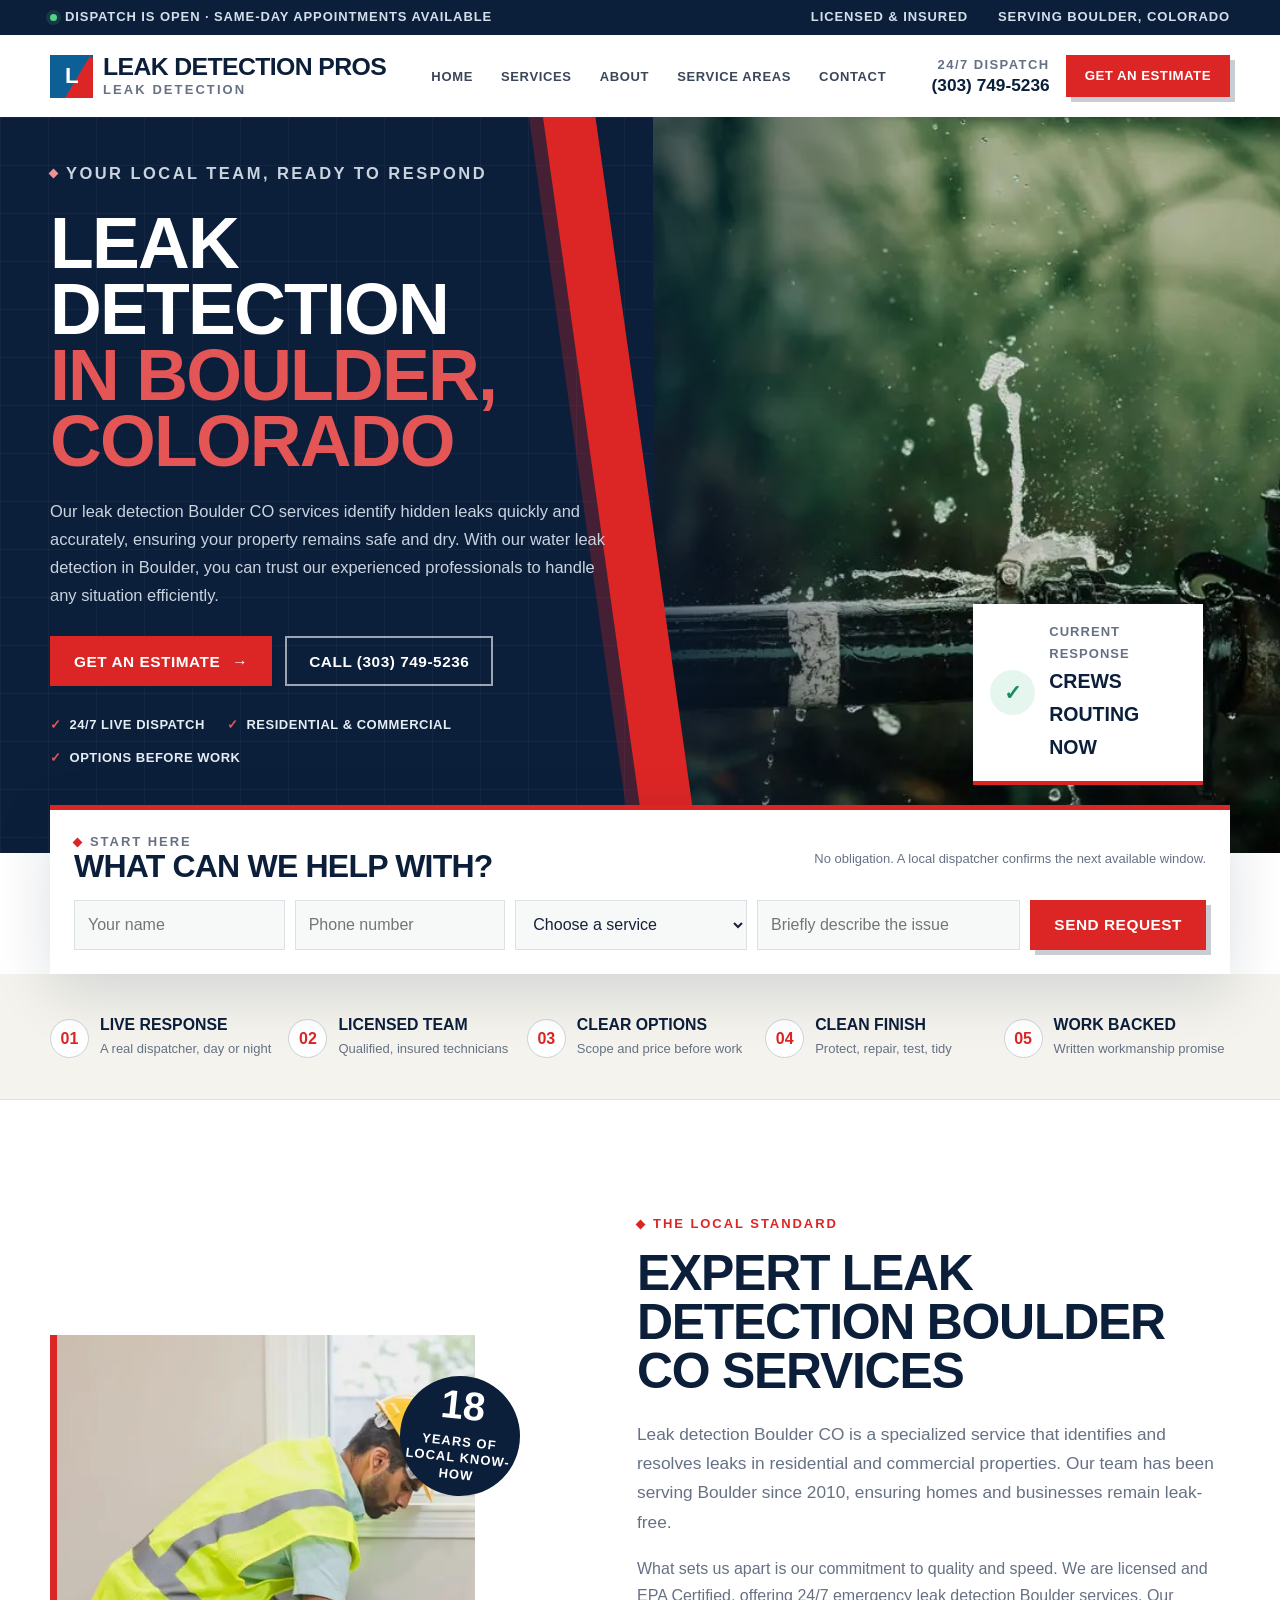
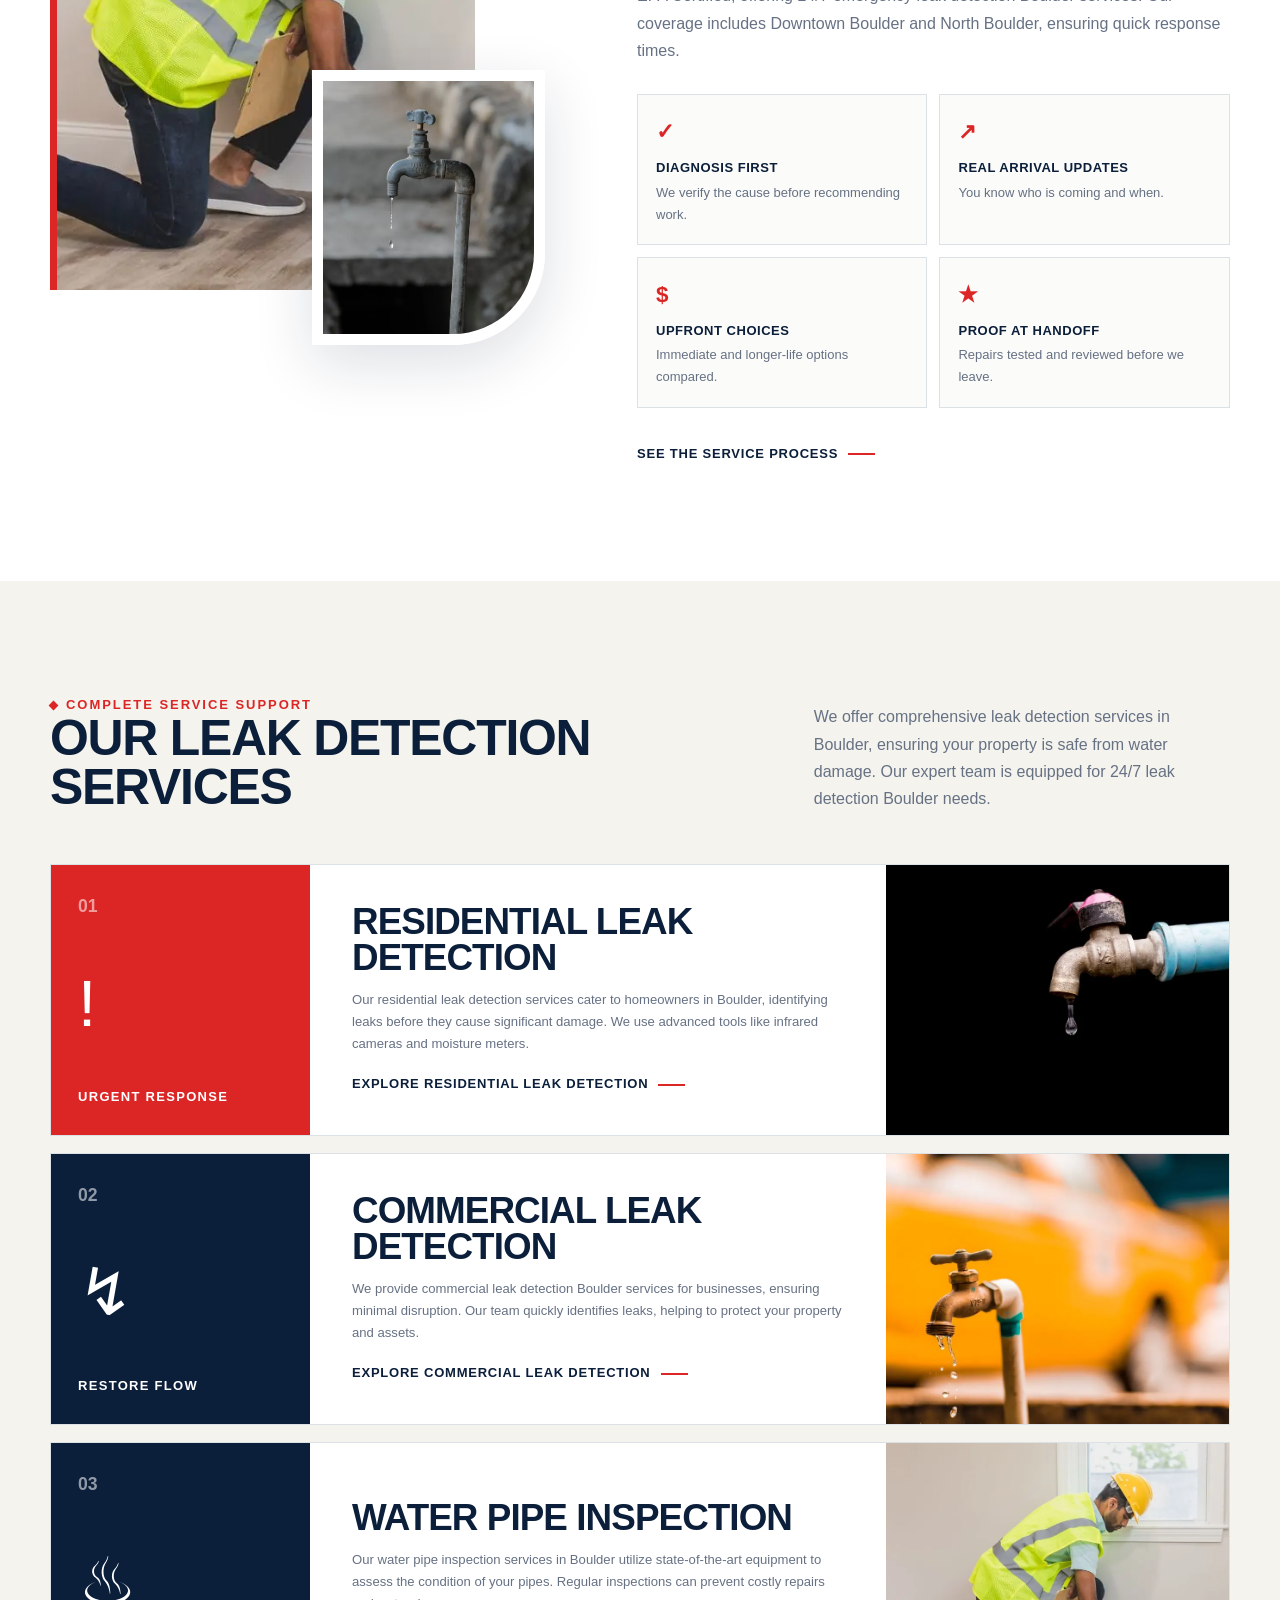
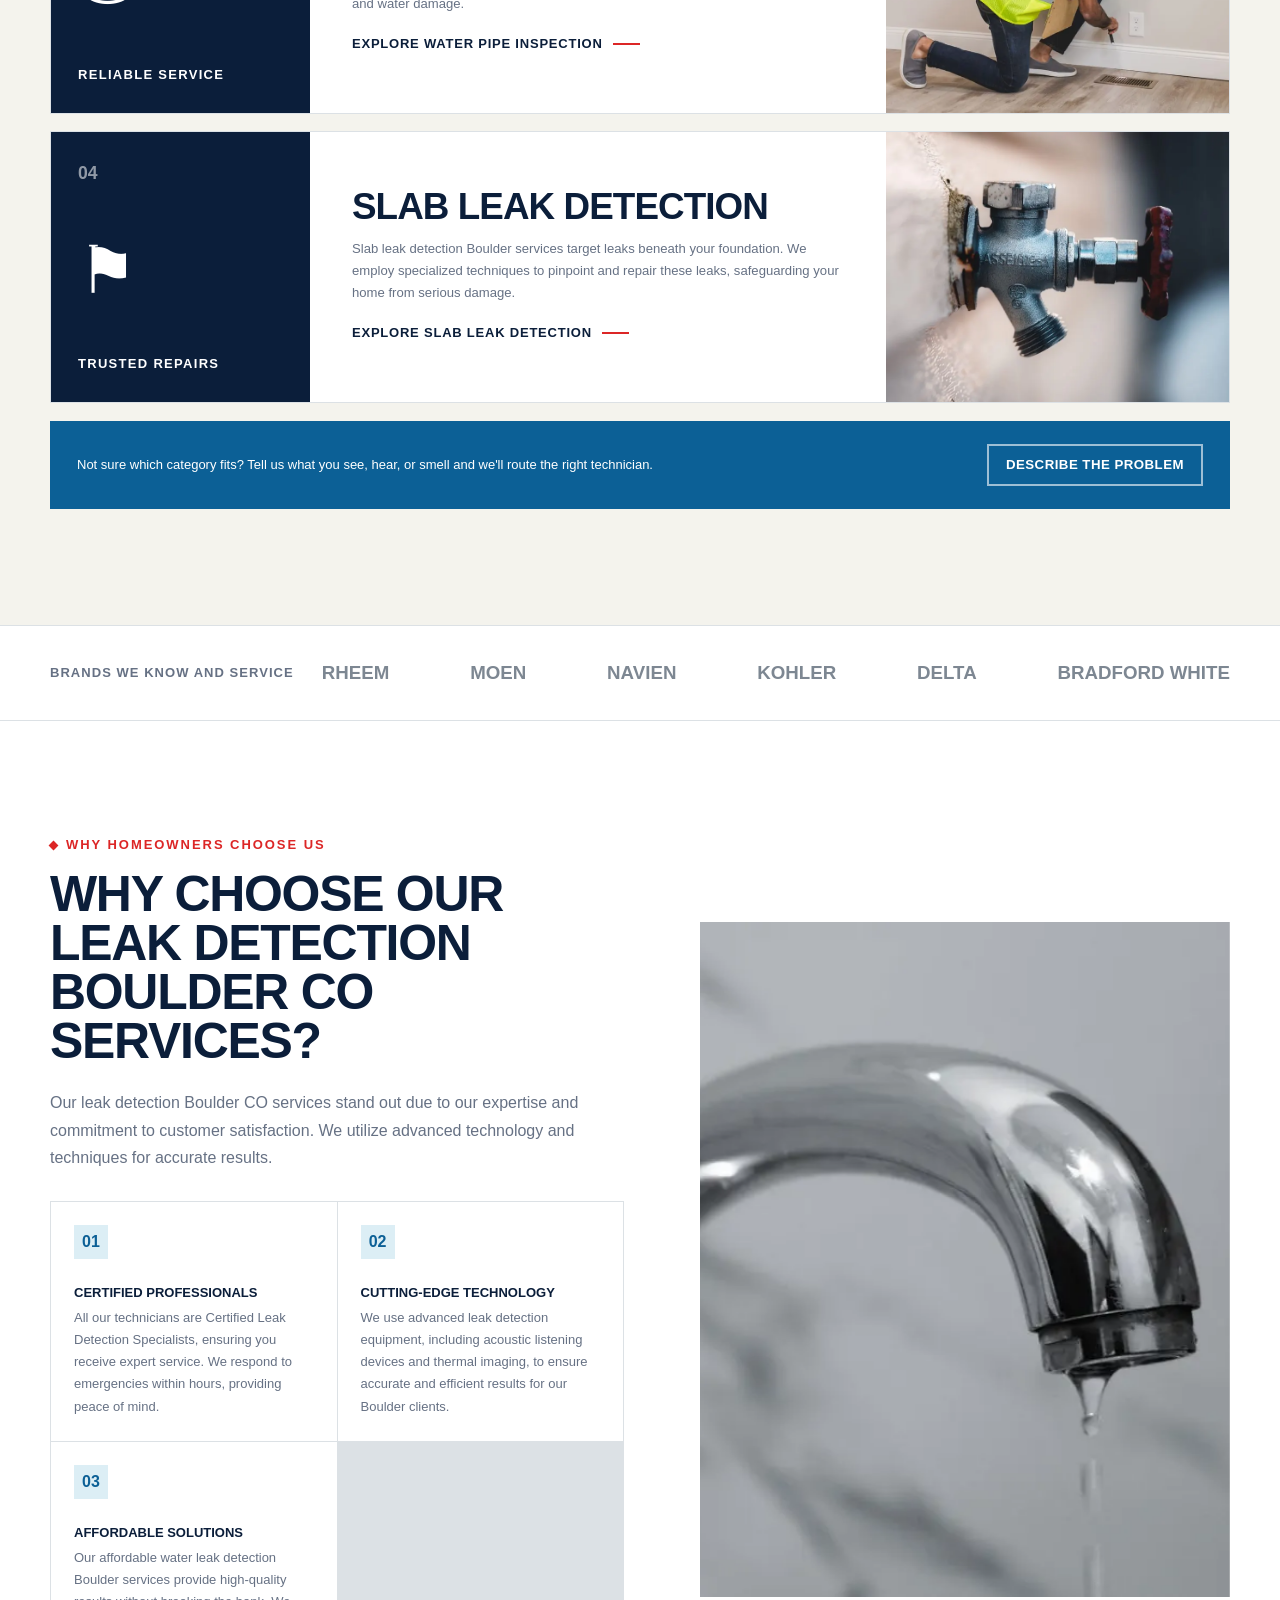
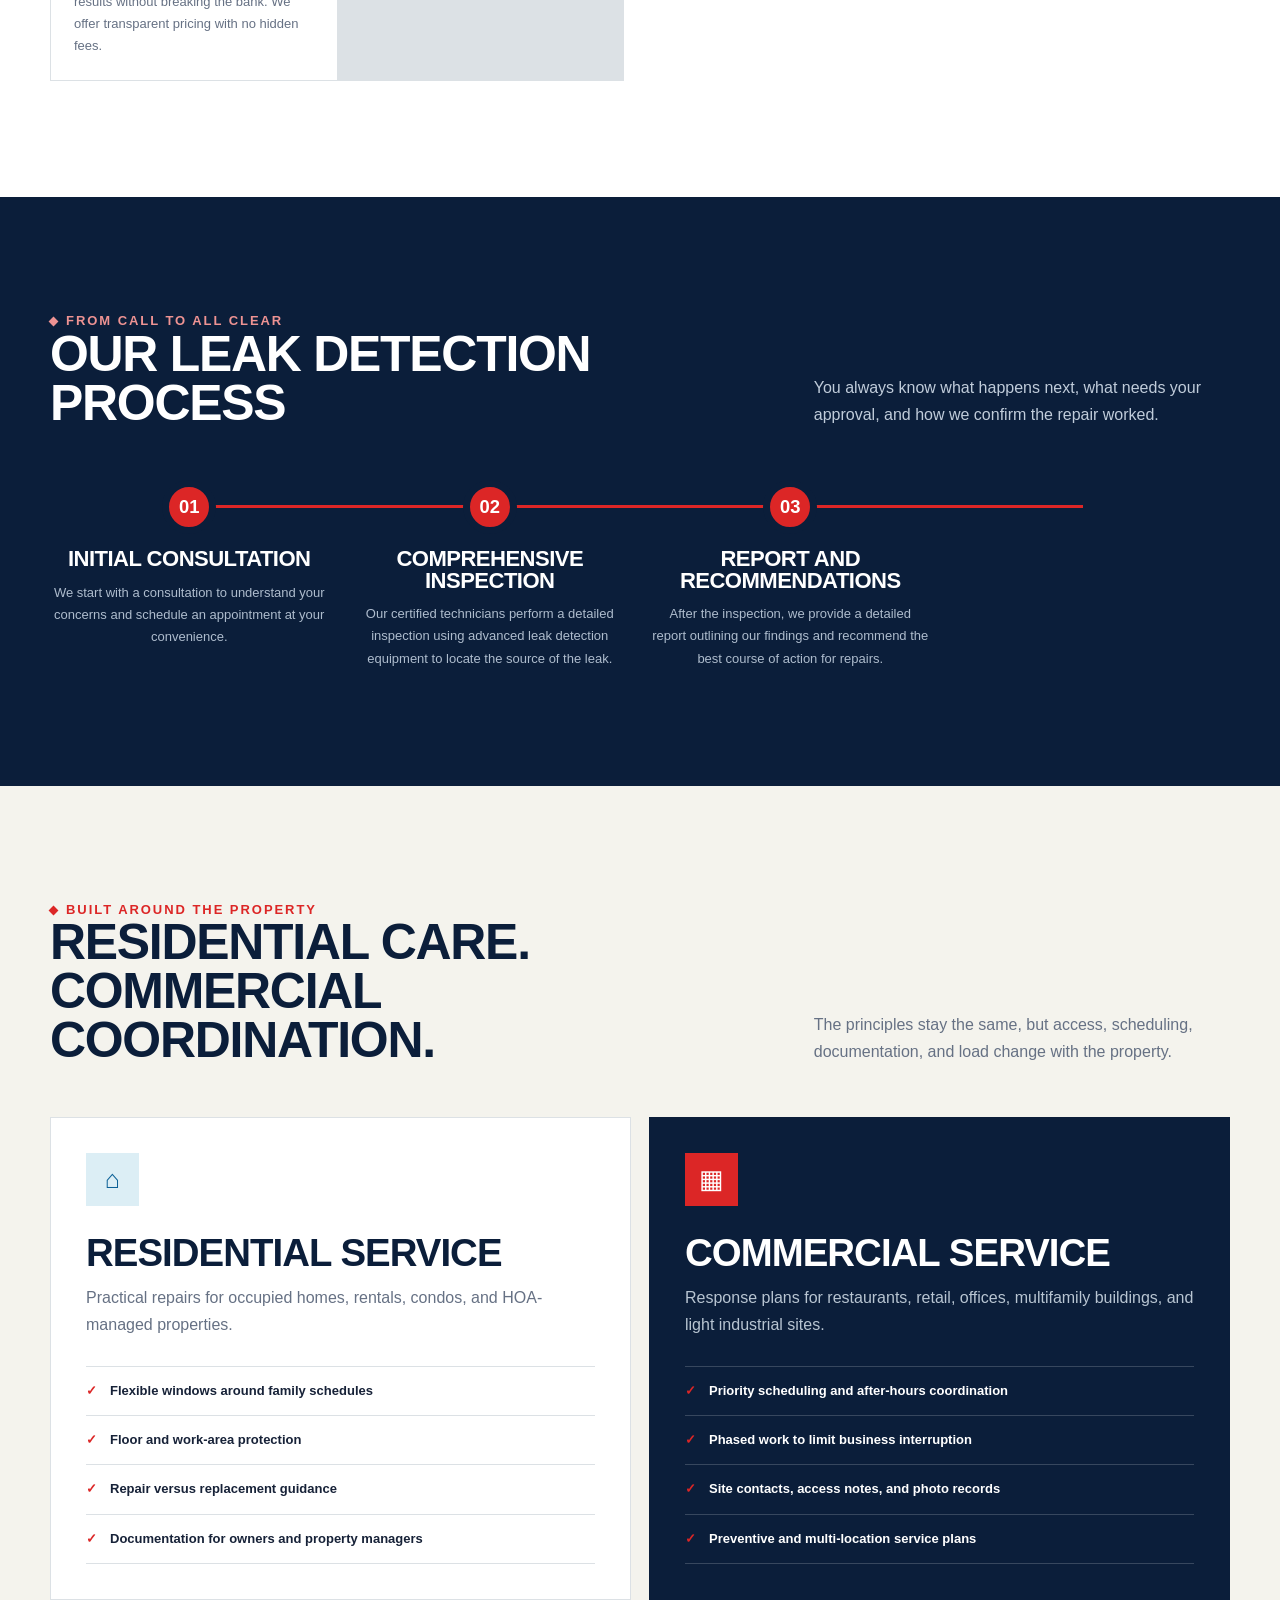
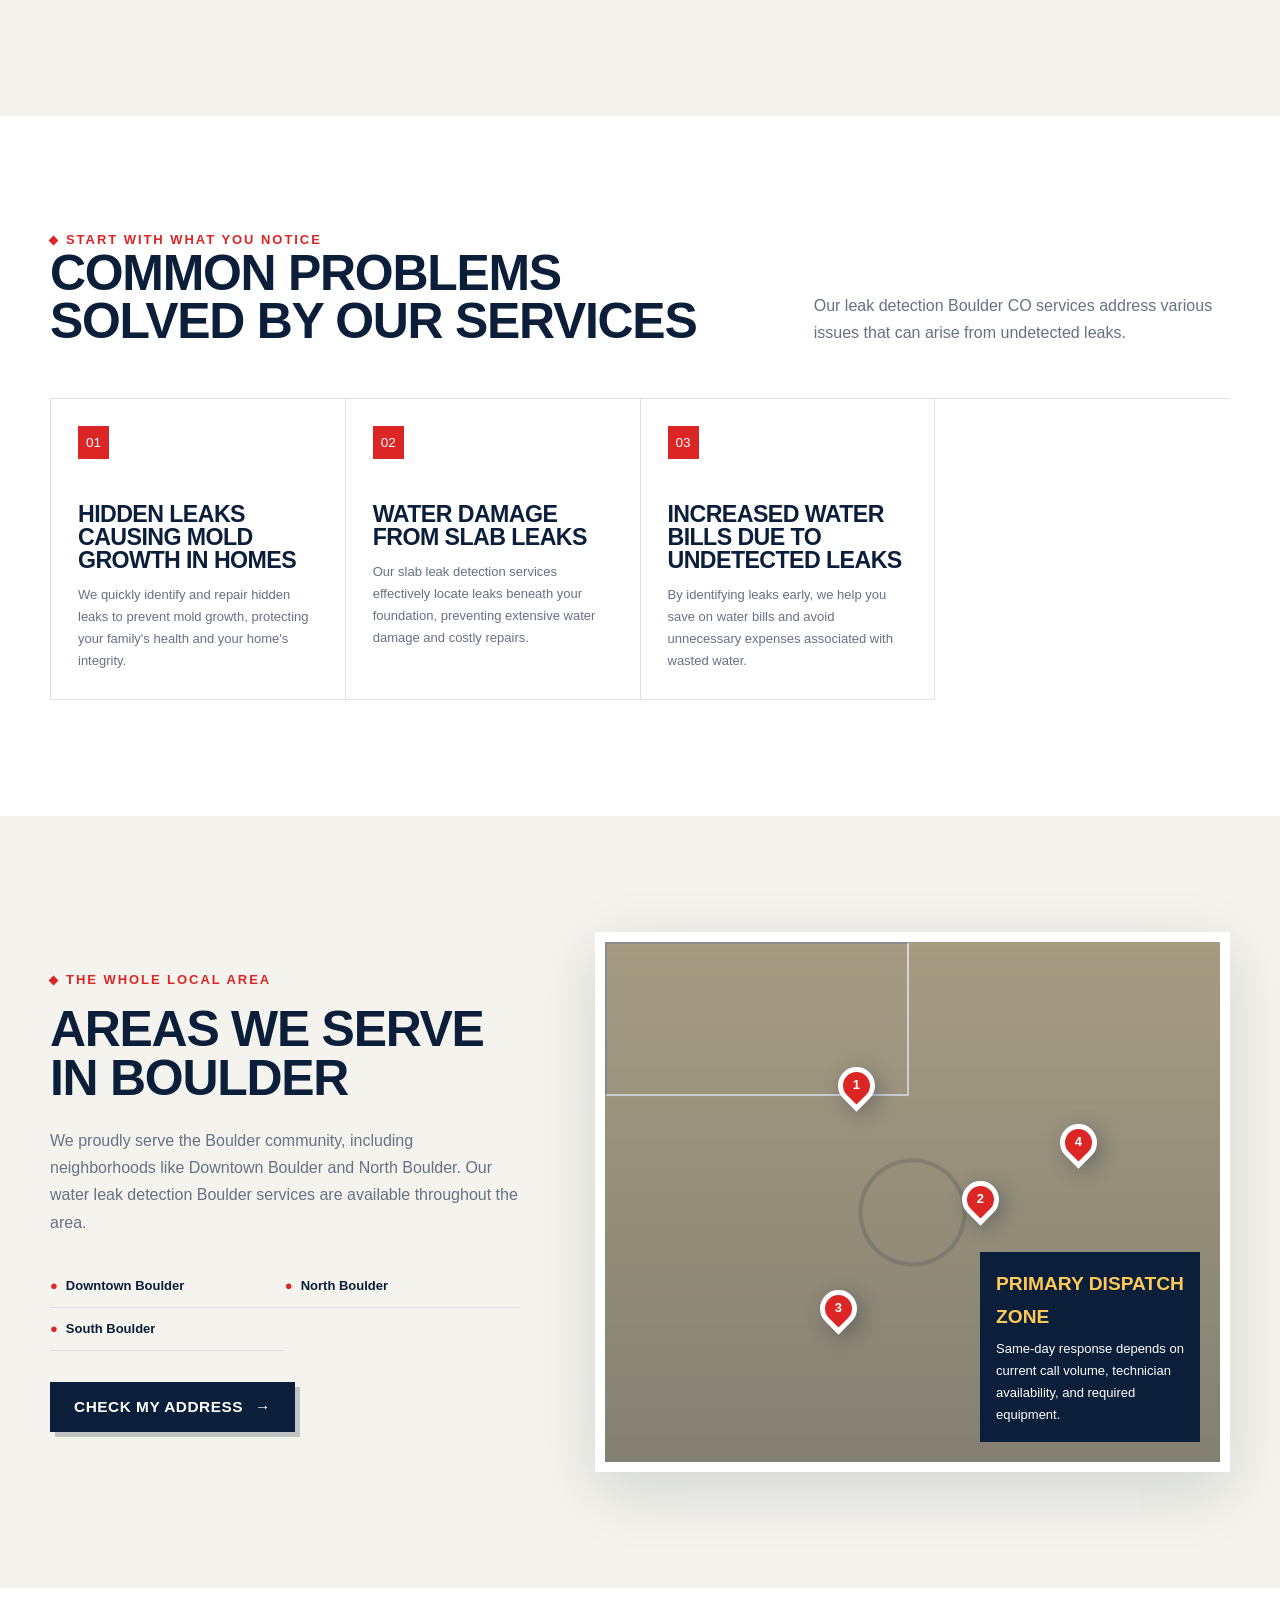
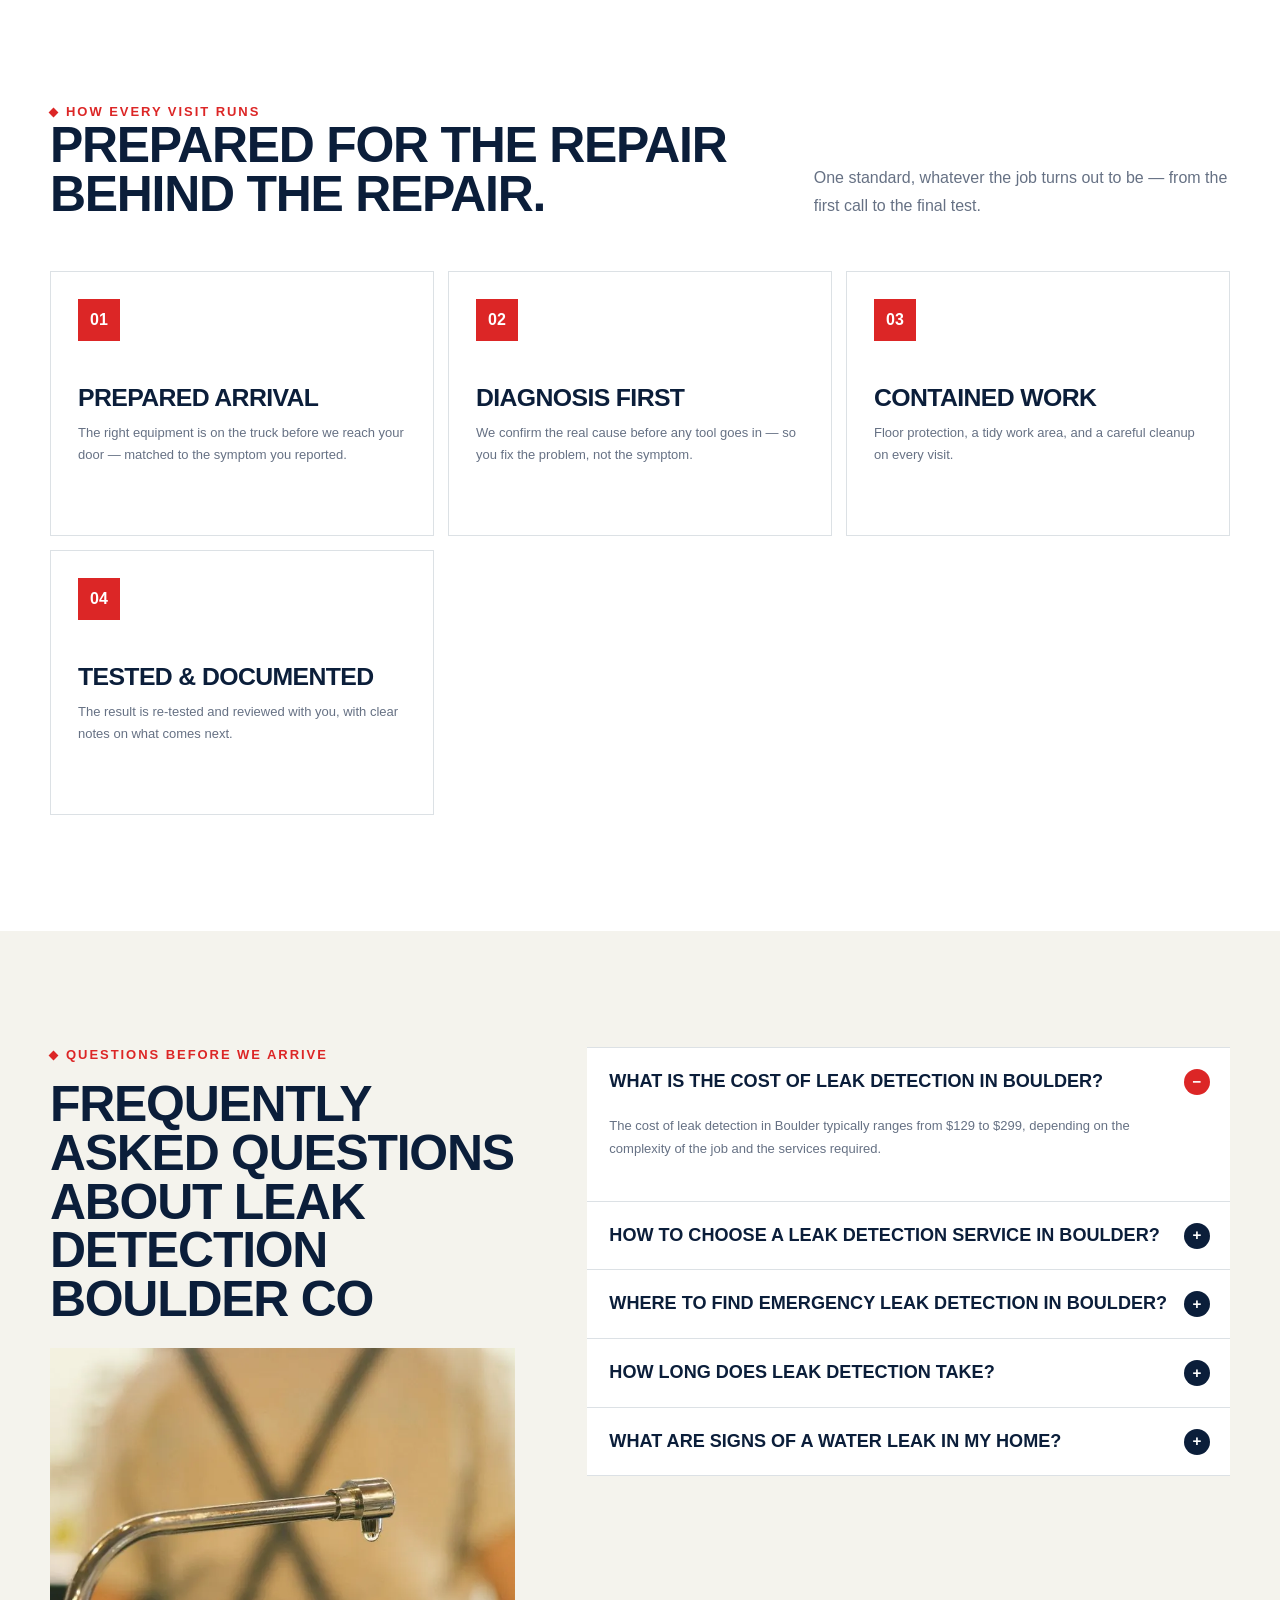
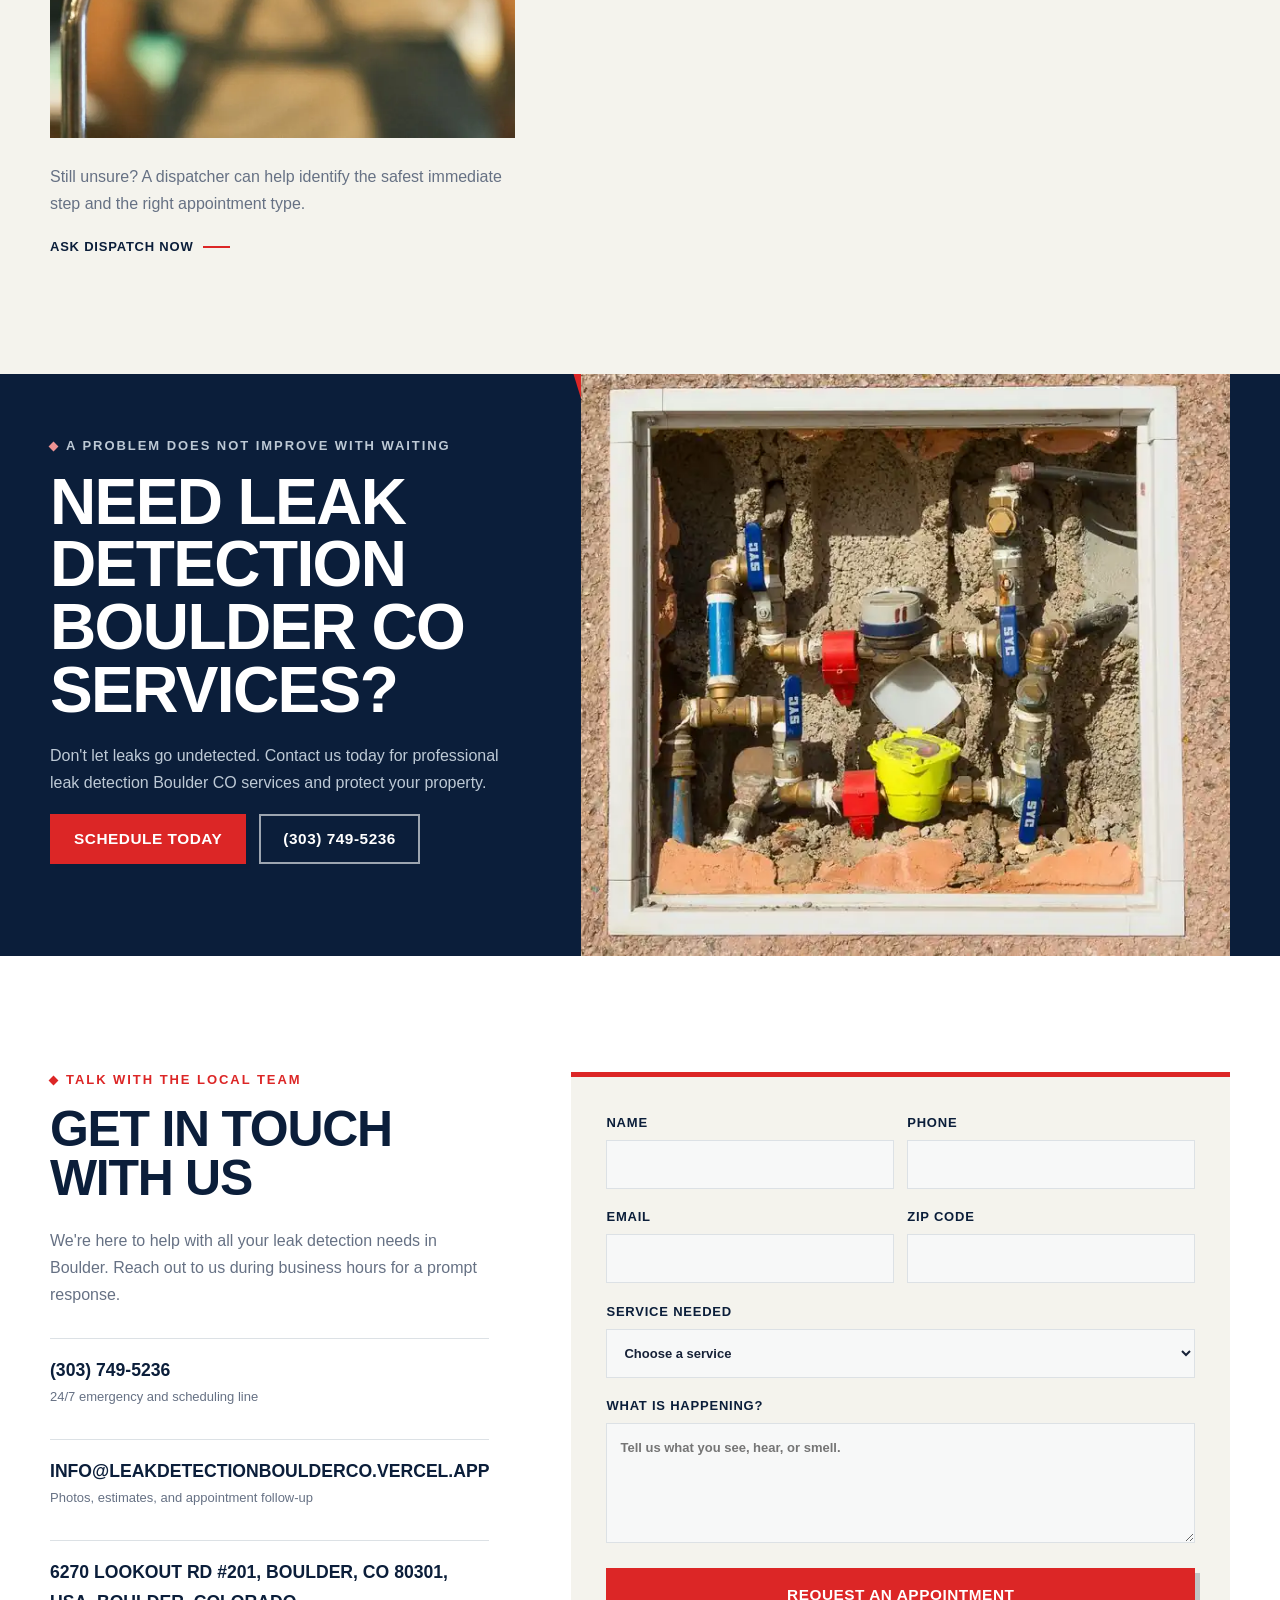
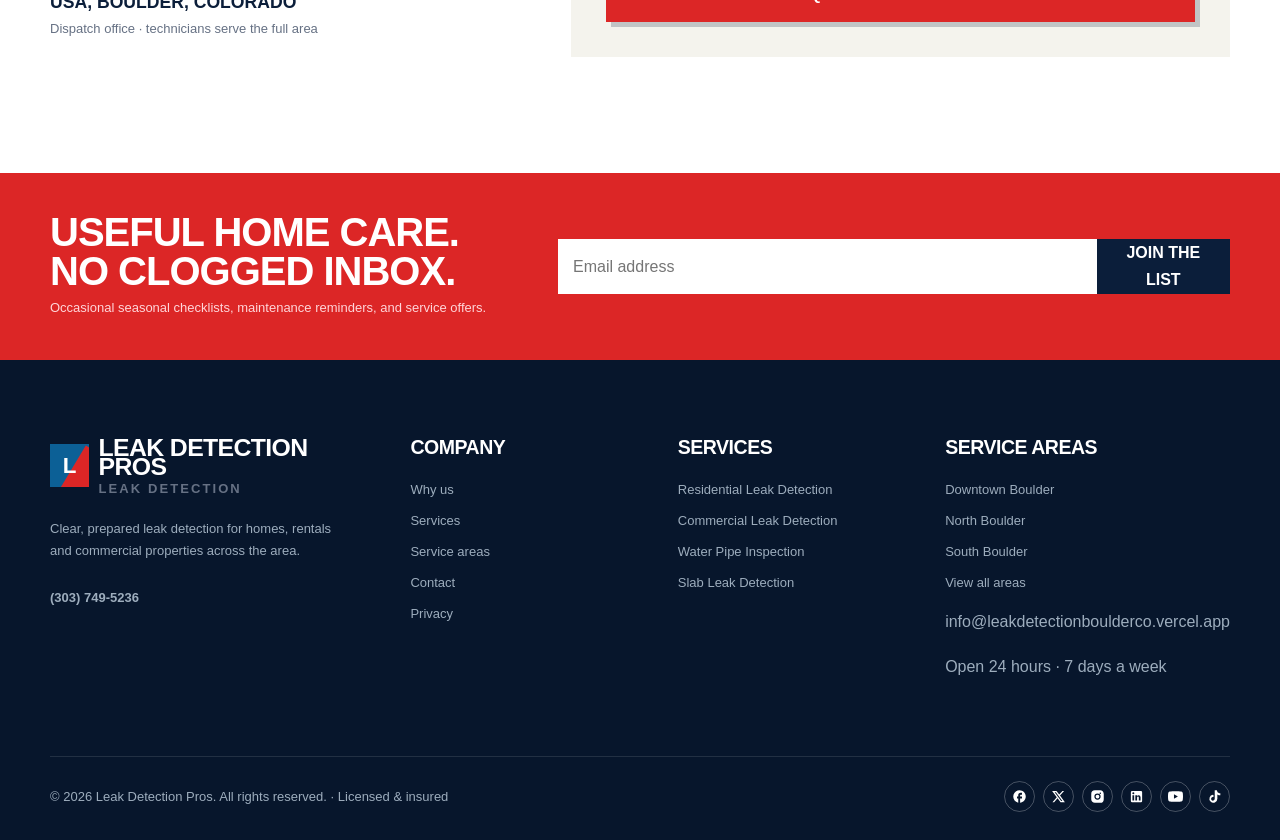
==== commit b4349c21: "Add files via upload" ====
--- a/index.html
+++ b/index.html
@@ -17,7 +17,7 @@
   "@id": "https://leakdetectionboulderco.vercel.app/#localbusiness",
   "name": "Leak Detection Pros",
   "url": "https://leakdetectionboulderco.vercel.app/",
-  "telephone": "1 303 888 888",
+  "telephone": "(303) 749-5236",
   "description": "Leak detection Boulder CO is a specialized service that identifies and resolves leaks in residential and commercial properties. Our team has been serving Boulder since 2010, ensuring homes and businesses remain leak-free.",
   "address": {
     "@type": "PostalAddress",
@@ -259,8 +259,8 @@
         <a href="contact">Contact</a>
       </nav>
       <div class="nav-actions">
-        <a class="nav-phone" href="tel:1303888888"><small>24/7 dispatch</small>1 303 888 888</a>
-        <a class="button button-small" href="tel:1303888888">Get an estimate</a>
+        <a class="nav-phone" href="tel:3037495236"><small>24/7 dispatch</small>(303) 749-5236</a>
+        <a class="button button-small" href="tel:3037495236">Get an estimate</a>
       </div>
     </div>
   </header>
@@ -278,8 +278,8 @@
         <h1>leak detection<br /><span>in Boulder, Colorado</span></h1>
         <p>Our leak detection Boulder CO services identify hidden leaks quickly and accurately, ensuring your property remains safe and dry. With our water leak detection in Boulder, you can trust our experienced professionals to handle any situation efficiently.</p>
         <div class="hero-actions">
-          <a class="button" href="tel:1303888888">Get an Estimate <span>&#8594;</span></a>
-          <a class="button button-outline" href="tel:1303888888">Call 1 303 888 888</a>
+          <a class="button" href="tel:3037495236">Get an Estimate <span>&#8594;</span></a>
+          <a class="button button-outline" href="tel:3037495236">Call (303) 749-5236</a>
         </div>
         <ul class="hero-points"><li>24/7 live dispatch</li><li>Residential &amp; commercial</li><li>Options before work</li></ul>
       </div>
@@ -391,7 +391,7 @@
           <div class="service-row-media" data-media-slot="service-slab-leak-detection"><img src="assets/images/gen/slab-leak-detection-7db8baf1.webp" alt="Slab Leak Detection" loading="lazy" /></div>
         </a>
       </div>
-      <div class="service-more"><p>Not sure which category fits? Tell us what you see, hear, or smell and we'll route the right technician.</p><a class="button button-outline button-small" href="tel:1303888888">Describe the problem</a></div>
+      <div class="service-more"><p>Not sure which category fits? Tell us what you see, hear, or smell and we'll route the right technician.</p><a class="button button-outline button-small" href="tel:3037495236">Describe the problem</a></div>
     </div>
   </section>
 </div>
@@ -533,7 +533,7 @@
         <h2>Frequently Asked Questions About Leak Detection Boulder CO</h2>
         <div data-media-slot="faq-image"><img src="assets/images/gen/home-prepared-for-service-dd9c71e0.webp" alt="Home prepared for service" loading="lazy" /></div>
         <p>Still unsure? A dispatcher can help identify the safest immediate step and the right appointment type.</p>
-        <a class="text-link" href="tel:1303888888">Ask dispatch now</a>
+        <a class="text-link" href="tel:3037495236">Ask dispatch now</a>
       </div>
       <div class="faq-list">
         <details open><summary>What is the cost of leak detection in Boulder?</summary><p>The cost of leak detection in Boulder typically ranges from $129 to $299, depending on the complexity of the job and the services required.</p></details><details><summary>How to choose a leak detection service in Boulder?</summary><p>To choose a leak detection service in Boulder, look for certified professionals with certified experience, advanced technology, and transparent pricing.</p></details><details><summary>Where to find emergency leak detection in Boulder?</summary><p>Emergency leak detection services in Boulder can be found through local listings or by contacting us directly for immediate assistance.</p></details><details><summary>How long does leak detection take?</summary><p>Most leak detection jobs in Boulder take between one to three hours, depending on the size of the property and the complexity of the leak.</p></details><details><summary>What are signs of a water leak in my home?</summary><p>Signs of a water leak include unexplained water bills, damp spots on walls or ceilings, and the sound of running water when no taps are on.</p></details>
@@ -549,7 +549,7 @@
         <p class="eyebrow eyebrow-light">A problem does not improve with waiting</p>
         <h2>Need Leak Detection Boulder CO Services?</h2>
         <p>Don't let leaks go undetected. Contact us today for professional leak detection Boulder CO services and protect your property.</p>
-        <div class="hero-actions"><a class="button" href="tel:1303888888">Schedule Today</a><a class="button button-outline" href="tel:1303888888">1 303 888 888</a></div>
+        <div class="hero-actions"><a class="button" href="tel:3037495236">Schedule Today</a><a class="button button-outline" href="tel:3037495236">(303) 749-5236</a></div>
       </div>
       <div class="cta-photo" data-media-slot="cta-image"><img src="assets/images/gen/well-maintained-local-home-298039f4.webp" alt="Well-maintained local home" loading="lazy" /></div>
     </div>
@@ -564,7 +564,7 @@
         <h2>Get in Touch with Us</h2>
         <p>We're here to help with all your leak detection needs in Boulder. Reach out to us during business hours for a prompt response.</p>
         <div class="contact-details">
-          <article><strong><a href="tel:1303888888" style="color:inherit;">1 303 888 888</a></strong><span>24/7 emergency and scheduling line</span></article>
+          <article><strong><a href="tel:3037495236" style="color:inherit;">(303) 749-5236</a></strong><span>24/7 emergency and scheduling line</span></article>
           <article><strong><a href="mailto:info@leakdetectionboulderco.vercel.app" style="color:inherit;">info@leakdetectionboulderco.vercel.app</a></strong><span>Photos, estimates, and appointment follow-up</span></article>
           <article><strong>6270 Lookout Rd #201, Boulder, CO 80301, USA, Boulder, Colorado</strong><span>Dispatch office &middot; technicians serve the full area</span></article>
         </div>
@@ -600,7 +600,7 @@
         <div class="footer-brand">
           <a class="brand" href="/"><span class="brand-mark"><b>L</b></span><span>Leak Detection Pros<small>LEAK DETECTION</small></span></a>
           <p>Clear, prepared leak detection for homes, rentals and commercial properties across the area.</p>
-          <p><a href="tel:1303888888" style="color:inherit;font-weight:700;">1 303 888 888</a></p>
+          <p><a href="tel:3037495236" style="color:inherit;font-weight:700;">(303) 749-5236</a></p>
         </div>
         <div>
           <h3>Company</h3>
@@ -636,7 +636,7 @@
 </div>
     
 <div id="sticky-call-button-container">
-  <a class="sticky-call" href="tel:1303888888" aria-label="Call us 1 303 888 888"><span><svg viewBox="0 0 24 24" width="17" height="17" fill="currentColor"><path d="M6.6 10.8a15.1 15.1 0 0 0 6.6 6.6l2.2-2.2a1 1 0 0 1 1-.24 11.4 11.4 0 0 0 3.6.58 1 1 0 0 1 1 1V20a1 1 0 0 1-1 1A17 17 0 0 1 3 4a1 1 0 0 1 1-1h3.5a1 1 0 0 1 1 1 11.4 11.4 0 0 0 .58 3.6 1 1 0 0 1-.25 1z"/></svg></span> Call dispatch</a>
+  <a class="sticky-call" href="tel:3037495236" aria-label="Call us (303) 749-5236"><span><svg viewBox="0 0 24 24" width="17" height="17" fill="currentColor"><path d="M6.6 10.8a15.1 15.1 0 0 0 6.6 6.6l2.2-2.2a1 1 0 0 1 1-.24 11.4 11.4 0 0 0 3.6.58 1 1 0 0 1 1 1V20a1 1 0 0 1-1 1A17 17 0 0 1 3 4a1 1 0 0 1 1-1h3.5a1 1 0 0 1 1 1 11.4 11.4 0 0 0 .58 3.6 1 1 0 0 1-.25 1z"/></svg></span> Call dispatch</a>
 </div>
     <script src="assets/js/main.js"></script>
   </body>
